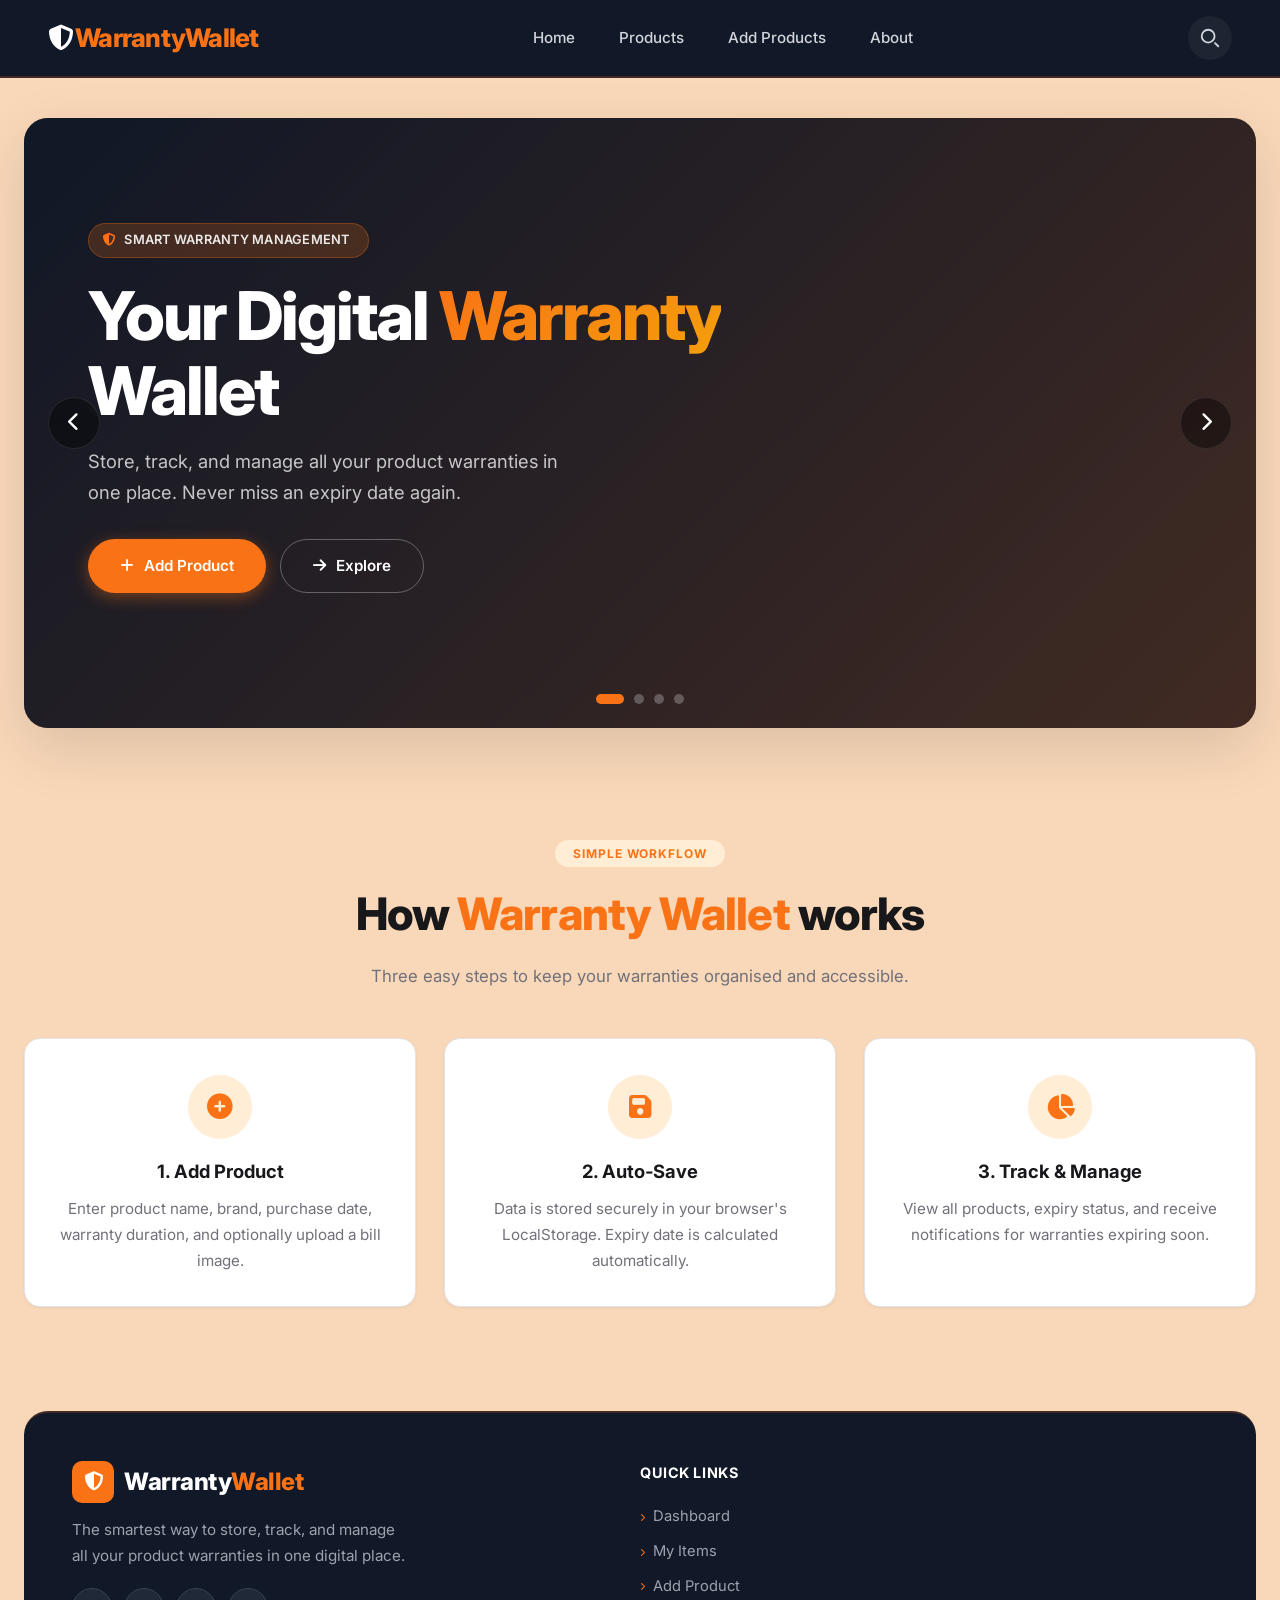
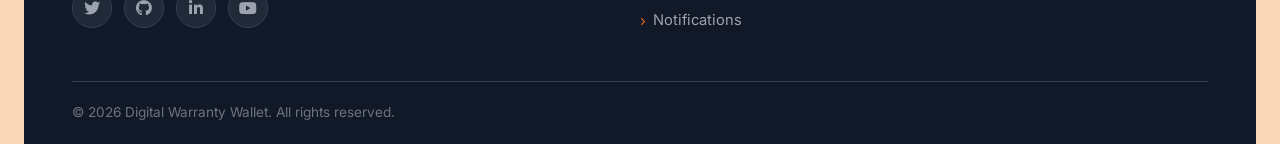
==== index.html @ 1e2ec0bd "Day1: Created Homepage UI and Finalized Workflow" ====
<!DOCTYPE html>
<html lang="en">
<head>
    <meta charset="UTF-8" />
    <meta name="viewport" content="width=device-width, initial-scale=1.0" />
    <title>WarrantyWallet — Digital Warranty Manager</title>

    <!-- ===== Google Fonts ===== -->
    <link rel="preconnect" href="https://fonts.googleapis.com" />
    <link rel="preconnect" href="https://fonts.gstatic.com" crossorigin />
    <link href="https://fonts.googleapis.com/css2?family=Inter:opsz,wght@14..32,400;14..32,500;14..32,600;14..32,700;14..32,800&display=swap" rel="stylesheet" />

    <!-- ===== Font Awesome Icons ===== -->
    <link rel="stylesheet" href="https://cdnjs.cloudflare.com/ajax/libs/font-awesome/6.5.0/css/all.min.css" />

    <link rel="stylesheet" href="styles.css" />
</head>
<body>

  
<header>
  
    <div class="logo-text">
        <div class="logo-icon"><i class="fas fa-shield-alt"></i></div>
        <span>Warranty<span>Wallet</span></span>
    </div>
    <ul class="menu">
        <li><a href="index.html">Home</a></li>
        <li><a href="products.html">Products</a></li>
        <li><a href="add.html">Add Products</a></li>
        <li><a href="about.html">About</a></li>
    </ul>
    <div class="search">
        <svg aria-hidden="true" xmlns="http://www.w3.org/2000/svg" width="24" height="24" fill="none" viewBox="0 0 24 24">
            <path stroke="currentColor" stroke-linecap="round" stroke-width="2" d="m21 21-3.5-3.5M17 10a7 7 0 1 1-14 0 7 7 0 0 1 14 0Z" />
        </svg>
    </div>
</header>


    <main class="main-content">

        <!-- ===== HERO / SLIDER ===== -->
        <section class="hero-section">

            <!-- Slides -->
            <div class="hero-slides">
                <div class="hero-slide hero-slide-1 active"></div>
                <div class="hero-slide hero-slide-2"></div>
                <div class="hero-slide hero-slide-3"></div>
                <div class="hero-slide hero-slide-4"></div>
            </div>

            <!-- Content overlay -->
            <div class="hero-content">
                <div class="hero-content-inner">
                    <span class="tag">
                        <i class="fas fa-shield-alt"></i> Smart Warranty Management
                    </span>
                    <h1>Your Digital <span>Warranty</span> Wallet</h1>
                    <p>Store, track, and manage all your product warranties in one place. Never miss an expiry date again.</p>
                    <div class="hero-buttons">
                        <a href="#" class="btn btn-primary"><i class="fas fa-plus"></i> Add Product</a>
                        <a href="#" class="btn btn-outline"><i class="fas fa-arrow-right"></i> Explore</a>
                    </div>
                </div>
            </div>

            <!-- Slider controls -->
            <div class="slider-arrows">
                <button id="prevSlide" aria-label="Previous slide"><i class="fas fa-chevron-left"></i></button>
                <button id="nextSlide" aria-label="Next slide"><i class="fas fa-chevron-right"></i></button>
            </div>
            <div class="slider-dots">
                <button class="dot active" data-index="0" aria-label="Slide 1"></button>
                <button class="dot" data-index="1" aria-label="Slide 2"></button>
                <button class="dot" data-index="2" aria-label="Slide 3"></button>
                <button class="dot" data-index="3" aria-label="Slide 4"></button>
            </div>
        </section>

        <!-- ===== HOW IT WORKS ===== -->
        <section class="section how-it-works">
            <div class="section-header">
                <span class="subtitle">Simple workflow</span>
                <h2>How <span>Warranty Wallet</span> works</h2>
                <p>Three easy steps to keep your warranties organised and accessible.</p>
            </div>
            <div class="steps-grid">
                <!-- Step 1 -->
                <div class="step-card">
                    <div class="step-icon"><i class="fas fa-plus-circle"></i></div>
                    <h3>1. Add Product</h3>
                    <p>Enter product name, brand, purchase date, warranty duration, and optionally upload a bill image.</p>
                </div>
                <!-- Step 2 -->
                <div class="step-card">
                    <div class="step-icon"><i class="fas fa-save"></i></div>
                    <h3>2. Auto‑Save</h3>
                    <p>Data is stored securely in your browser's LocalStorage. Expiry date is calculated automatically.</p>
                </div>
                <!-- Step 3 -->
                <div class="step-card">
                    <div class="step-icon"><i class="fas fa-chart-pie"></i></div>
                    <h3>3. Track &amp; Manage</h3>
                    <p>View all products, expiry status, and receive notifications for warranties expiring soon.</p>
                </div>
            </div>
        </section>

        <!-- ===== FOOTER ===== -->
        <footer class="main-footer">
            <div class="footer-container">

                <!-- Brand column -->
                <div class="footer-col brand-col">
                    <div class="footer-logo">
                        <div class="logo-icon"><i class="fas fa-shield-alt"></i></div>
                        <span>Warranty<span>Wallet</span></span>
                    </div>
                    <p class="footer-desc">The smartest way to store, track, and manage all your product warranties in one digital place.</p>
                    <div class="footer-social">
                        <a href="#" aria-label="Twitter"><i class="fab fa-twitter"></i></a>
                        <a href="https://github.com/kanishka-wani" aria-label="GitHub"><i class="fab fa-github"></i></a>
                        <a href="https://www.linkedin.com/in/kanishka-wani-2520a5288?utm_source=share&utm_campaign=share_via&utm_content=profile&utm_medium=android_app" aria-label="LinkedIn"><i class="fab fa-linkedin-in"></i></a>
                        <a href="#" aria-label="YouTube"><i class="fab fa-youtube"></i></a>
                    </div>
                </div>

                <!-- Quick links -->
                <div class="footer-col">
                    <h4>Quick Links</h4>
                    <ul class="footer-links">
                        <li><a href="#"><i class="fas fa-chevron-right"></i> Dashboard</a></li>
                        <li><a href="#"><i class="fas fa-chevron-right"></i> My Items</a></li>
                        <li><a href="#"><i class="fas fa-chevron-right"></i> Add Product</a></li>
                        <li><a href="#"><i class="fas fa-chevron-right"></i> Notifications</a></li>
                    </ul>
                </div>
            </div>

            <!-- Bottom bar -->
            <div class="footer-bottom">
                <div class="footer-bottom-container">
                    <p>&copy; 2026 Digital Warranty Wallet. All rights reserved.</p>
                </div>
            </div>
        </footer>

    </main>

  

</body>
</html>
---- styles.css ----
/* ----- 1. RESET & BASE ----- */
*,
*::before,
*::after {
    margin: 0;
    padding: 0;
    box-sizing: border-box;
}

:root {
    /* Primary: Vibrant Orange */
    --primary: #f97316;
    --primary-dark: #ea580c;
    --primary-light: #ffedd5;

    /* Secondary: Teal for balance */
    --secondary: #14b8a6;
    --secondary-light: #ccfbf1;

    /* Accent: Amber */
    --accent: #f59e0b;

    /* Neutrals */
    --text-dark: #18181b;
    --text-muted: #71717a;
    --text-light: #a1a1aa;
    --bg-white: #ffffff;
    --bg-gray: #f4f4f5;
    --bg-card: #ffffff;
    --border-light: #e4e4e7;
    --dark-bg: #111827;

    /* Shadows */
    --shadow-sm: 0 1px 3px rgba(0, 0, 0, 0.06);
    --shadow-md: 0 10px 40px rgba(0, 0, 0, 0.08);
    --shadow-lg: 0 20px 60px rgba(0, 0, 0, 0.12);
    --shadow-xl: 0 30px 80px rgba(0, 0, 0, 0.15);

    /* Borders & Radius */
    --radius: 16px;
    --radius-sm: 10px;
    --radius-full: 9999px;

    /* Transitions */
    --transition: 0.3s cubic-bezier(0.4, 0, 0.2, 1);

    /* Font */
    --font: 'Inter', -apple-system, BlinkMacSystemFont, 'Segoe UI', Roboto, sans-serif;
}

html {
    scroll-behavior: smooth;
}

body {
    font-family: var(--font);
    background: rgb(249, 216, 185);
    color: var(--text-dark);
    line-height: 1.6;
    -webkit-font-smoothing: antialiased;
    -moz-osx-font-smoothing: grayscale;
}

a {
    text-decoration: none;
    color: inherit;
}

ul {
    list-style: none;
}

img {
    max-width: 100%;
    display: block;
}

.main-content {
    max-width: 1280px;
    margin: 0 auto;
    padding: 0 24px;
}


/* ----- 2. HEADER ----- */
header {
    display: flex;
    align-items: center;
    justify-content: space-between;
    padding: 16px 48px;
    background: var(--dark-bg);
    border-bottom: 2px solid rgba(249, 115, 22, 0.2);
    margin-bottom: 40px;
    flex-wrap: wrap;
    gap: 12px 24px;
}

.logo-text {
    font-size: 1.6rem;
    font-weight: 800;
    letter-spacing: -0.03em;
    color: #ffffff;
    display: flex;
    align-items: center;
    gap: 2px;
}
.logo-text span {
    color: var(--primary);
}

.menu {
    display: flex;
    align-items: center;
    gap: 8px;
    flex-wrap: wrap;
}
.menu li a {
    padding: 8px 18px;
    font-weight: 500;
    font-size: 0.95rem;
    color: #d1d5db;
    border-radius: var(--radius-full);
    transition: var(--transition);
}
.menu li a:hover {
    color: var(--primary);
    background: rgba(249, 115, 22, 0.15);
}
.menu li a:active {
    transform: scale(0.96);
}

.search {
    display: flex;
    align-items: center;
    justify-content: center;
    width: 44px;
    height: 44px;
    border-radius: var(--radius-full);
    background: rgba(255, 255, 255, 0.05);
    color: #d1d5db;
    cursor: pointer;
    transition: var(--transition);
}
.search:hover {
    background: rgba(249, 115, 22, 0.15);
    color: var(--primary);
}
.search svg {
    width: 22px;
    height: 22px;
}


/* ----- 3. HERO / SLIDER  ----- */
.hero-section {
    position: relative;
    border-radius: 24px;
    overflow: hidden;
    margin-bottom: 64px;
    background: var(--dark-bg);
    min-height: 610px;
   
    box-shadow: var(--shadow-lg);
}

.hero-slides {
    position: absolute;
    inset: 0;
    z-index: 0;
}

.hero-slide {
    position: absolute;
    inset: 0;
    background-size: cover;
    background-position: center;
    opacity: 0;
    transition: opacity 1s ease-in-out;
    will-change: opacity;
    background-repeat: no-repeat;
}
.hero-slide.active {
    opacity: 0.7;
}
.hero-slide-1 {
    background:
        linear-gradient(135deg, rgba(17, 24, 39, 0.90) 0%, rgba(249, 115, 22, 0.30) 100%),
        url('https://images.unsplash.com/photo-1669060475309-33f02dc5404a?q=80&w=1332&auto=format&fit=crop&ixlib=rb-4.1.0&ixid=M3wxMjA3fDB8MHxwaG90by1wYWdlfHx8fGVufDB8fHx8fA%3D%3D') ;
}
.hero-slide-2 {
    background:
        linear-gradient(135deg, rgba(17, 24, 39, 0.90) 0%, rgba(20, 184, 166, 0.30) 100%),
        url('https://images.unsplash.com/photo-1556742111-a301076d9d18?q=80&w=1170&auto=format&fit=crop&ixlib=rb-4.1.0&ixid=M3wxMjA3fDB8MHxwaG90by1wYWdlfHx8fGVufDB8fHx8fA%3D%3D');
}
.hero-slide-3 {
    background:
        linear-gradient(135deg, rgba(17, 24, 39, 0.90) 0%, rgba(249, 115, 22, 0.40) 100%),
        url('https://images.unsplash.com/photo-1483478550801-ceba5fe50e8e?q=80&w=1170&auto=format&fit=crop&ixlib=rb-4.1.0&ixid=M3wxMjA3fDB8MHxwaG90by1wYWdlfHx8fGVufDB8fHx8fA%3D%3D');
}
.hero-slide-4 {
    background:
        linear-gradient(135deg, rgba(17, 24, 39, 0.90) 0%, rgba(20, 184, 166, 0.25) 100%),
        url('https://plus.unsplash.com/premium_photo-1661774914180-08cc5695c539?q=80&w=1170&auto=format&fit=crop&ixlib=rb-4.1.0&ixid=M3wxMjA3fDB8MHxwaG90by1wYWdlfHx8fGVufDB8fHx8fA%3D%3D');
}

.hero-content {
    position: relative;
    z-index: 2;
    display: flex;
    align-items: center;
    min-height: 580px;
    padding: 48px 64px;
}

.hero-content-inner {
    max-width: 640px;
    color: #fff;
}

.hero-content-inner .tag {
    display: inline-flex;
    align-items: center;
    gap: 8px;
    background: rgba(249, 115, 22, 0.20);
    backdrop-filter: blur(4px);
    padding: 6px 18px 6px 14px;
    border-radius: var(--radius-full);
    font-size: 0.8rem;
    font-weight: 600;
    letter-spacing: 0.02em;
    text-transform: uppercase;
    color: rgba(255, 255, 255, 0.9);
    border: 1px solid rgba(249, 115, 22, 0.30);
    margin-bottom: 20px;
}
.hero-content-inner .tag i {
    color: var(--primary);
}

.hero-content-inner h1 {
    font-size: clamp(2.6rem, 5.5vw, 4.2rem);
    font-weight: 800;
    letter-spacing: -0.03em;
    line-height: 1.12;
    margin-bottom: 18px;
}
.hero-content-inner h1 span {
    background: linear-gradient(135deg, var(--primary), var(--accent));
    -webkit-background-clip: text;
    -webkit-text-fill-color: transparent;
    background-clip: text;
}

.hero-content-inner p {
    font-size: 1.15rem;
    color: rgba(255, 255, 255, 0.75);
    max-width: 480px;
    margin-bottom: 30px;
    line-height: 1.7;
}

.hero-buttons {
    display: flex;
    flex-wrap: wrap;
    gap: 14px;
}

.btn {
    display: inline-flex;
    align-items: center;
    gap: 10px;
    padding: 14px 32px;
    border-radius: var(--radius-full);
    font-weight: 600;
    font-size: 0.95rem;
    transition: var(--transition);
    border: none;
    cursor: pointer;
}
.btn-primary {
    background: var(--primary);
    color: #fff;
    box-shadow: 0 4px 16px rgba(249, 115, 22, 0.40);
}
.btn-primary:hover {
    background: var(--primary-dark);
    transform: translateY(-2px);
    box-shadow: 0 8px 28px rgba(249, 115, 22, 0.50);
}
.btn-outline {
    background: transparent;
    color: #fff;
    border: 1.5px solid rgba(255, 255, 255, 0.30);
}
.btn-outline:hover {
    background: rgba(255, 255, 255, 0.08);
    border-color: rgba(255, 255, 255, 0.50);
    transform: translateY(-2px);
}

/* Slider Arrows - Modern Glass Effect */
.slider-arrows {
    position: absolute;
    z-index: 5;
    top: 50%;
    left: 0;
    right: 0;
    transform: translateY(-50%);
    display: flex;
    justify-content: space-between;
    padding: 0 24px;
    pointer-events: none;
}
.slider-arrows button {
    pointer-events: auto;
    width: 52px;
    height: 52px;
    border-radius: var(--radius-full);
    border: none;
    background: rgba(0, 0, 0, 0.40);
    backdrop-filter: blur(8px);
    color: #fff;
    font-size: 1.2rem;
    cursor: pointer;
    transition: var(--transition);
    display: flex;
    align-items: center;
    justify-content: center;
    border: 1px solid rgba(255, 255, 255, 0.10);
}
.slider-arrows button:hover {
    background: var(--primary);
    transform: scale(1.05);
}

/* Slider Dots */
.slider-dots {
    position: absolute;
    z-index: 5;
    bottom: 24px;
    left: 50%;
    transform: translateX(-50%);
    display: flex;
    gap: 10px;
}
.slider-dots .dot {
    width: 10px;
    height: 10px;
    border-radius: var(--radius-full);
    border: none;
    background: rgba(255, 255, 255, 0.25);
    cursor: pointer;
    transition: var(--transition);
    padding: 0;
}
.slider-dots .dot.active {
    background: var(--primary);
    width: 28px;
}
.slider-dots .dot:hover {
    background: rgba(255, 255, 255, 0.50);
}


/* ----- 4. HOW IT WORKS ----- */
.section {
    padding: 48px 0 64px;
}

.section-header {
    text-align: center;
    max-width: 640px;
    margin: 0 auto 48px;
}
.section-header .subtitle {
    display: inline-block;
    font-size: 0.75rem;
    font-weight: 700;
    text-transform: uppercase;
    letter-spacing: 0.08em;
    color: var(--primary);
    background: var(--primary-light);
    padding: 4px 18px;
    border-radius: var(--radius-full);
    margin-bottom: 12px;
}
.section-header h2 {
    font-size: clamp(2rem, 3.6vw, 2.8rem);
    font-weight: 800;
    letter-spacing: -0.02em;
    margin-bottom: 12px;
}
.section-header h2 span {
    color: var(--primary);
}
.section-header p {
    color: var(--text-muted);
    font-size: 1.05rem;
}

.steps-grid {
    display: grid;
    grid-template-columns: repeat(auto-fit, minmax(240px, 1fr));
    gap: 28px;
}

.step-card {
    background: var(--bg-card);
    padding: 36px 28px 32px;
    border-radius: var(--radius);
    border: 1px solid var(--border-light);
    box-shadow: var(--shadow-sm);
    transition: var(--transition);
    text-align: center;
}
.step-card:hover {
    transform: translateY(-6px);
    box-shadow: var(--shadow-md);
    border-color: var(--primary-light);
}

.step-icon {
    width: 64px;
    height: 64px;
    border-radius: var(--radius-full);
    background: var(--primary-light);
    color: var(--primary);
    font-size: 1.6rem;
    display: flex;
    align-items: center;
    justify-content: center;
    margin: 0 auto 18px;
    transition: var(--transition);
}
.step-card:hover .step-icon {
    background: var(--primary);
    color: #fff;
    transform: scale(1.05) rotate(-2deg);
}

.step-card h3 {
    font-size: 1.15rem;
    font-weight: 700;
    margin-bottom: 10px;
}
.step-card p {
    color: var(--text-muted);
    font-size: 0.95rem;
    line-height: 1.7;
}


/* ----- 5. FOOTER  ----- */
.main-footer {
    margin-top: 40px;
    background: var(--dark-bg);
    border-top: 2px solid rgba(249, 115, 22, 0.2);
    border-radius: 24px 24px 0 0;
    padding: 48px 48px 0;
    color: #d1d5db;
}

.footer-container {
    display: grid;
    grid-template-columns: 2fr 1fr 1fr;
    gap: 48px;
    padding: 0 0 40px;
    border-bottom: 1px solid #374151;
}

/* Brand Column */
.brand-col .footer-logo {
    display: flex;
    align-items: center;
    gap: 10px;
    margin-bottom: 14px;
}
.footer-logo .logo-icon {
    width: 42px;
    height: 42px;
    border-radius: var(--radius-sm);
    background: var(--primary);
    color: #fff;
    display: flex;
    align-items: center;
    justify-content: center;
    font-size: 1.2rem;
}
.footer-logo span {
    font-size: 1.5rem;
    font-weight: 800;
    letter-spacing: -0.02em;
    color: #fff;
}
.footer-logo span span {
    color: var(--primary);
}

.footer-desc {
    color: #9ca3af;
    font-size: 0.95rem;
    line-height: 1.7;
    max-width: 340px;
    margin-bottom: 20px;
}

.footer-social {
    display: flex;
    gap: 12px;
}
.footer-social a {
    width: 40px;
    height: 40px;
    border-radius: var(--radius-full);
    background: #1f2937;
    border: 1px solid #374151;
    color: #9ca3af;
    display: flex;
    align-items: center;
    justify-content: center;
    transition: var(--transition);
    font-size: 1rem;
}
.footer-social a:hover {
    background: var(--primary);
    color: #fff;
    border-color: var(--primary);
    transform: translateY(-3px);
    box-shadow: 0 6px 20px rgba(249, 115, 22, 0.30);
}

.footer-col h4 {
    font-size: 0.9rem;
    font-weight: 700;
    text-transform: uppercase;
    letter-spacing: 0.04em;
    color: #fff;
    margin-bottom: 18px;
}

.footer-links li {
    margin-bottom: 8px;
}
.footer-links a {
    color: #9ca3af;
    font-size: 0.92rem;
    display: inline-flex;
    align-items: center;
    gap: 8px;
    transition: var(--transition);
}
.footer-links a i {
    font-size: 0.5rem;
    color: var(--primary);
    transition: var(--transition);
}
.footer-links a:hover {
    color: var(--primary);
}
.footer-links a:hover i {
    transform: translateX(4px);
}

/* Newsletter Input (Added to fill the 3rd column nicely) */
.newsletter-form {
    display: flex;
    flex-direction: column;
    gap: 12px;
    margin-top: 4px;
}
.newsletter-form input {
    padding: 12px 16px;
    border-radius: var(--radius-full);
    border: 1px solid #374151;
    background: #1f2937;
    color: #fff;
    font-size: 0.9rem;
    transition: var(--transition);
}
.newsletter-form input:focus {
    outline: none;
    border-color: var(--primary);
    box-shadow: 0 0 0 3px rgba(249, 115, 22, 0.2);
}
.newsletter-form input::placeholder {
    color: #6b7280;
}
.newsletter-form .btn-subscribe {
    padding: 12px 24px;
    border-radius: var(--radius-full);
    border: none;
    background: var(--primary);
    color: #fff;
    font-weight: 600;
    cursor: pointer;
    transition: var(--transition);
}
.newsletter-form .btn-subscribe:hover {
    background: var(--primary-dark);
    transform: translateY(-2px);
    box-shadow: 0 4px 16px rgba(249, 115, 22, 0.40);
}

/* Footer Bottom */
.footer-bottom {
    padding: 20px 0;
}
.footer-bottom-container {
    display: flex;
    justify-content: space-between;
    align-items: center;
    flex-wrap: wrap;
    gap: 12px;
    font-size: 0.85rem;
    color: #6b7280;
}


/* ----- 6. RESPONSIVE ADJUSTMENTS ----- */
@media (max-width: 1024px) {
    .footer-container {
        grid-template-columns: 1fr 1fr;
        gap: 32px;
    }
    .footer-col:last-child {
        grid-column: span 2;
    }
}

@media (max-width: 820px) {
    header {
        padding: 16px 24px;
    }

    .hero-content {
        padding: 36px 32px;
        min-height: 460px;
    }
    .hero-section {
        min-height: 460px;
    }
    .hero-content-inner h1 {
        font-size: 2.4rem;
    }
    .hero-content-inner p {
        font-size: 1rem;
    }
    .slider-arrows {
        display: none;
    }
}

@media (max-width: 640px) {
    .main-content {
        padding: 0 16px;
    }

    header {
        flex-direction: column;
        align-items: stretch;
        gap: 12px;
        padding: 16px;
    }
    .logo-text {
        justify-content: center;
    }
    .menu {
        justify-content: center;
    }
    .menu li a {
        padding: 6px 14px;
        font-size: 0.85rem;
    }
    .search {
        align-self: center;
    }

    .hero-content {
        padding: 28px 20px;
        min-height: 400px;
    }
    .hero-section {
        min-height: 400px;
        border-radius: 16px;
    }
    .hero-content-inner h1 {
        font-size: 1.9rem;
    }
    .hero-content-inner p {
        font-size: 0.95rem;
    }
    .hero-buttons .btn {
        padding: 12px 22px;
        font-size: 0.85rem;
    }
    .slider-dots {
        bottom: 16px;
    }

    .section {
        padding: 32px 0 40px;
    }
    .section-header h2 {
        font-size: 1.8rem;
    }

    .steps-grid {
        grid-template-columns: 1fr;
        gap: 20px;
    }

    .main-footer {
        padding: 32px 20px 0;
        border-radius: 16px 16px 0 0;
    }
    .footer-container {
        grid-template-columns: 1fr;
        gap: 28px;
        padding-bottom: 28px;
    }
    .footer-col:last-child {
        grid-column: span 1;
    }
    .footer-bottom-container {
        flex-direction: column;
        text-align: center;
    }
    .footer-desc {
        max-width: 100%;
    }
}

@media (max-width: 420px) {
    .hero-content-inner h1 {
        font-size: 1.6rem;
    }
    .hero-content-inner .tag {
        font-size: 0.65rem;
        padding: 4px 14px;
    }
    .hero-buttons {
        flex-direction: column;
        width: 100%;
    }
    .hero-buttons .btn {
        justify-content: center;
    }
    .slider-dots .dot {
        width: 8px;
        height: 8px;
    }
    .slider-dots .dot.active {
        width: 22px;
    }
}
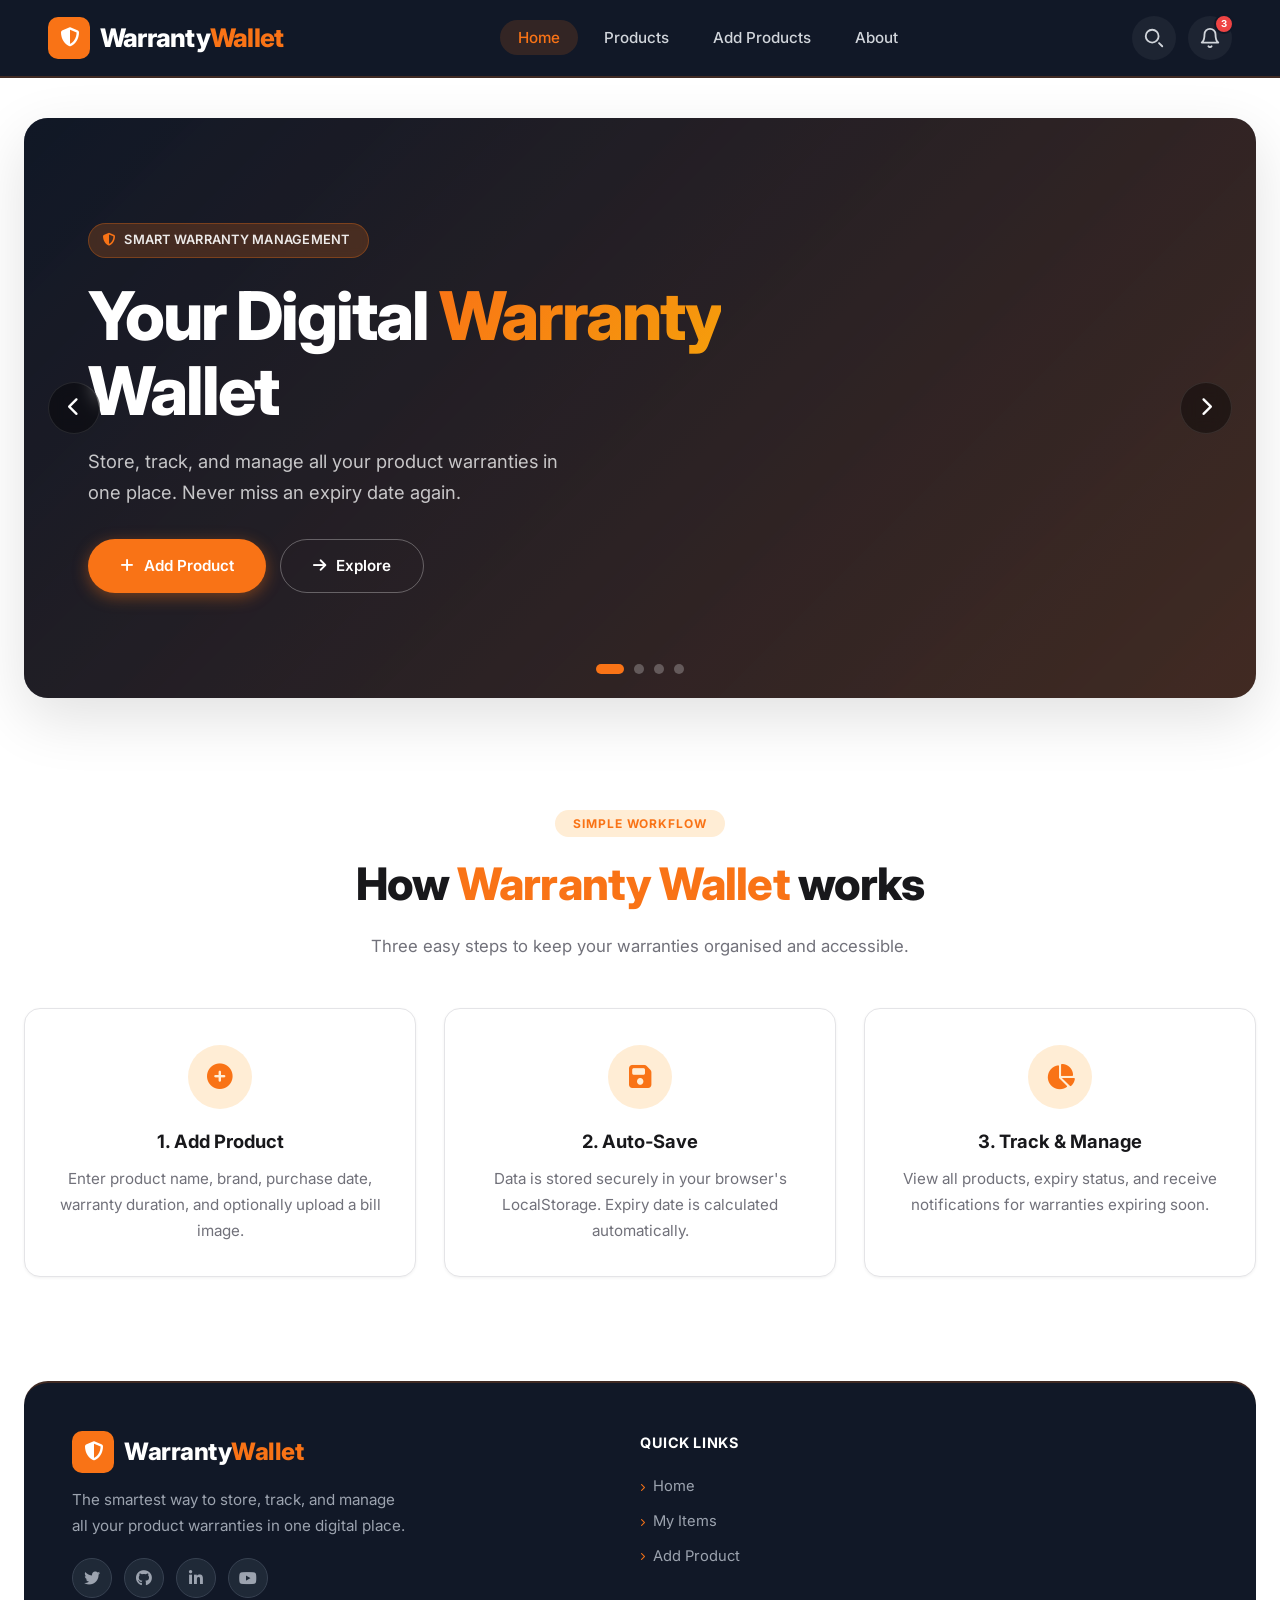
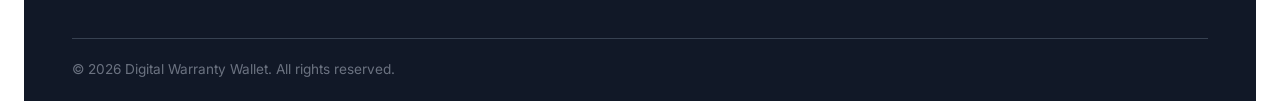
==== commit dfae1261: "Day-2: Created Add Product Form" ====
--- a/index.html
+++ b/index.html
@@ -5,151 +5,162 @@
     <meta name="viewport" content="width=device-width, initial-scale=1.0" />
     <title>WarrantyWallet — Digital Warranty Manager</title>
 
-    <!-- ===== Google Fonts ===== -->
     <link rel="preconnect" href="https://fonts.googleapis.com" />
     <link rel="preconnect" href="https://fonts.gstatic.com" crossorigin />
     <link href="https://fonts.googleapis.com/css2?family=Inter:opsz,wght@14..32,400;14..32,500;14..32,600;14..32,700;14..32,800&display=swap" rel="stylesheet" />
 
-    <!-- ===== Font Awesome Icons ===== -->
     <link rel="stylesheet" href="https://cdnjs.cloudflare.com/ajax/libs/font-awesome/6.5.0/css/all.min.css" />
 
     <link rel="stylesheet" href="styles.css" />
 </head>
 <body>
 
-  
 <header>
-  
     <div class="logo-text">
         <div class="logo-icon"><i class="fas fa-shield-alt"></i></div>
         <span>Warranty<span>Wallet</span></span>
     </div>
     <ul class="menu">
-        <li><a href="index.html">Home</a></li>
+        <li><a href="index.html" class="active">Home</a></li>
         <li><a href="products.html">Products</a></li>
-        <li><a href="add.html">Add Products</a></li>
+        <li><a href="add_product.html">Add Products</a></li>
         <li><a href="about.html">About</a></li>
     </ul>
-    <div class="search">
-        <svg aria-hidden="true" xmlns="http://www.w3.org/2000/svg" width="24" height="24" fill="none" viewBox="0 0 24 24">
-            <path stroke="currentColor" stroke-linecap="round" stroke-width="2" d="m21 21-3.5-3.5M17 10a7 7 0 1 1-14 0 7 7 0 0 1 14 0Z" />
-        </svg>
+    <div class="header-actions">
+        <div class="search" id="searchToggle">
+            <svg aria-hidden="true" xmlns="http://www.w3.org/2000/svg" width="24" height="24" fill="none" viewBox="0 0 24 24">
+                <path stroke="currentColor" stroke-linecap="round" stroke-width="2" d="m21 21-3.5-3.5M17 10a7 7 0 1 1-14 0 7 7 0 0 1 14 0Z" />
+            </svg>
+        </div>
+        <div class="search-overlay" id="searchOverlay">
+            <input type="text" placeholder="Search for products..." />
+        </div>
+        <div class="notification-wrapper" id="notificationToggle">
+            <svg xmlns="http://www.w3.org/2000/svg" width="24" height="24" viewBox="0 0 24 24" fill="none" stroke="currentColor" stroke-width="2" stroke-linecap="round" stroke-linejoin="round">
+                <path d="M18 8A6 6 0 0 0 6 8c0 7-3 9-3 9h18s-3-2-3-9" />
+                <path d="M13.73 21a2 2 0 0 1-3.46 0" />
+            </svg>
+            <span class="notification-badge" id="notifBadge">3</span>
+        </div>
+        <div class="notification-dropdown" id="notifDropdown">
+            <div class="notif-item" data-id="1">
+                <div class="notif-icon"><i class="fas fa-check-circle"></i></div>
+                <div class="notif-text">Your warranty for <strong>Smartphone X</strong> expires in 5 days.</div>
+                <div class="notif-time">2 min ago</div>
+            </div>
+            <div class="notif-item" data-id="2">
+                <div class="notif-icon"><i class="fas fa-exclamation-triangle"></i></div>
+                <div class="notif-text"><strong>Laptop Pro</strong> warranty is about to expire!</div>
+                <div class="notif-time">1 hour ago</div>
+            </div>
+            <div class="notif-item" data-id="3">
+                <div class="notif-icon"><i class="fas fa-clock"></i></div>
+                <div class="notif-text">Reminder: You have 3 products with expiring warranties.</div>
+                <div class="notif-time">Yesterday</div>
+            </div>
+        </div>
     </div>
 </header>
 
+<main class="main-content">
 
-    <main class="main-content">
+    <!-- ===== HERO / SLIDER ===== -->
+    <section class="hero-section">
+        <div class="hero-slides">
+            <div class="hero-slide hero-slide-1 active"></div>
+            <div class="hero-slide hero-slide-2"></div>
+            <div class="hero-slide hero-slide-3"></div>
+            <div class="hero-slide hero-slide-4"></div>
+        </div>
 
-        <!-- ===== HERO / SLIDER ===== -->
-        <section class="hero-section">
-
-            <!-- Slides -->
-            <div class="hero-slides">
-                <div class="hero-slide hero-slide-1 active"></div>
-                <div class="hero-slide hero-slide-2"></div>
-                <div class="hero-slide hero-slide-3"></div>
-                <div class="hero-slide hero-slide-4"></div>
-            </div>
-
-            <!-- Content overlay -->
-            <div class="hero-content">
-                <div class="hero-content-inner">
-                    <span class="tag">
-                        <i class="fas fa-shield-alt"></i> Smart Warranty Management
-                    </span>
-                    <h1>Your Digital <span>Warranty</span> Wallet</h1>
-                    <p>Store, track, and manage all your product warranties in one place. Never miss an expiry date again.</p>
-                    <div class="hero-buttons">
-                        <a href="#" class="btn btn-primary"><i class="fas fa-plus"></i> Add Product</a>
-                        <a href="#" class="btn btn-outline"><i class="fas fa-arrow-right"></i> Explore</a>
-                    </div>
+        <div class="hero-content">
+            <div class="hero-content-inner">
+                <span class="tag">
+                    <i class="fas fa-shield-alt"></i> Smart Warranty Management
+                </span>
+                <h1>Your Digital <span>Warranty</span> Wallet</h1>
+                <p>Store, track, and manage all your product warranties in one place. Never miss an expiry date again.</p>
+                <div class="hero-buttons">
+                    <a href="add_product.html" class="btn btn-primary"><i class="fas fa-plus"></i> Add Product</a>
+                    <a href="products.html" class="btn btn-outline"><i class="fas fa-arrow-right"></i> Explore</a>
                 </div>
             </div>
+        </div>
 
-            <!-- Slider controls -->
-            <div class="slider-arrows">
-                <button id="prevSlide" aria-label="Previous slide"><i class="fas fa-chevron-left"></i></button>
-                <button id="nextSlide" aria-label="Next slide"><i class="fas fa-chevron-right"></i></button>
+        <div class="slider-arrows">
+            <button id="prevSlide" aria-label="Previous slide"><i class="fas fa-chevron-left"></i></button>
+            <button id="nextSlide" aria-label="Next slide"><i class="fas fa-chevron-right"></i></button>
+        </div>
+        <div class="slider-dots">
+            <button class="dot active" data-index="0" aria-label="Slide 1"></button>
+            <button class="dot" data-index="1" aria-label="Slide 2"></button>
+            <button class="dot" data-index="2" aria-label="Slide 3"></button>
+            <button class="dot" data-index="3" aria-label="Slide 4"></button>
+        </div>
+    </section>
+
+    <!-- ===== HOW IT WORKS ===== -->
+    <section class="section how-it-works">
+        <div class="section-header">
+            <span class="subtitle">Simple workflow</span>
+            <h2>How <span>Warranty Wallet</span> works</h2>
+            <p>Three easy steps to keep your warranties organised and accessible.</p>
+        </div>
+        <div class="steps-grid">
+            <div class="step-card">
+                <div class="step-icon"><i class="fas fa-plus-circle"></i></div>
+                <h3>1. Add Product</h3>
+                <p>Enter product name, brand, purchase date, warranty duration, and optionally upload a bill image.</p>
             </div>
-            <div class="slider-dots">
-                <button class="dot active" data-index="0" aria-label="Slide 1"></button>
-                <button class="dot" data-index="1" aria-label="Slide 2"></button>
-                <button class="dot" data-index="2" aria-label="Slide 3"></button>
-                <button class="dot" data-index="3" aria-label="Slide 4"></button>
+            <div class="step-card">
+                <div class="step-icon"><i class="fas fa-save"></i></div>
+                <h3>2. Auto‑Save</h3>
+                <p>Data is stored securely in your browser's LocalStorage. Expiry date is calculated automatically.</p>
             </div>
-        </section>
+            <div class="step-card">
+                <div class="step-icon"><i class="fas fa-chart-pie"></i></div>
+                <h3>3. Track &amp; Manage</h3>
+                <p>View all products, expiry status, and receive notifications for warranties expiring soon.</p>
+            </div>
+        </div>
+    </section>
 
-        <!-- ===== HOW IT WORKS ===== -->
-        <section class="section how-it-works">
-            <div class="section-header">
-                <span class="subtitle">Simple workflow</span>
-                <h2>How <span>Warranty Wallet</span> works</h2>
-                <p>Three easy steps to keep your warranties organised and accessible.</p>
-            </div>
-            <div class="steps-grid">
-                <!-- Step 1 -->
-                <div class="step-card">
-                    <div class="step-icon"><i class="fas fa-plus-circle"></i></div>
-                    <h3>1. Add Product</h3>
-                    <p>Enter product name, brand, purchase date, warranty duration, and optionally upload a bill image.</p>
+    <!-- ===== FOOTER ===== -->
+    <footer class="main-footer">
+        <div class="footer-container">
+            <div class="footer-col brand-col">
+                <div class="footer-logo">
+                    <div class="logo-icon"><i class="fas fa-shield-alt"></i></div>
+                    <span>Warranty<span>Wallet</span></span>
                 </div>
-                <!-- Step 2 -->
-                <div class="step-card">
-                    <div class="step-icon"><i class="fas fa-save"></i></div>
-                    <h3>2. Auto‑Save</h3>
-                    <p>Data is stored securely in your browser's LocalStorage. Expiry date is calculated automatically.</p>
-                </div>
-                <!-- Step 3 -->
-                <div class="step-card">
-                    <div class="step-icon"><i class="fas fa-chart-pie"></i></div>
-                    <h3>3. Track &amp; Manage</h3>
-                    <p>View all products, expiry status, and receive notifications for warranties expiring soon.</p>
+                <p class="footer-desc">The smartest way to store, track, and manage all your product warranties in one digital place.</p>
+                <div class="footer-social">
+                    <a href="#" aria-label="Twitter"><i class="fab fa-twitter"></i></a>
+                    <a href="https://github.com/kanishka-wani" aria-label="GitHub"><i class="fab fa-github"></i></a>
+                    <a href="https://www.linkedin.com/in/kanishka-wani-2520a5288" aria-label="LinkedIn"><i class="fab fa-linkedin-in"></i></a>
+                    <a href="#" aria-label="YouTube"><i class="fab fa-youtube"></i></a>
                 </div>
             </div>
-        </section>
+            <div class="footer-col">
+                <h4>Quick Links</h4>
+                <ul class="footer-links">
+                    <li><a href="index.html"><i class="fas fa-chevron-right"></i> Home</a></li>
+                    <li><a href="products.html"><i class="fas fa-chevron-right"></i> My Items</a></li>
+                    <li><a href="add_product.html"><i class="fas fa-chevron-right"></i> Add Product</a></li>
+                </ul>
+            </div>
+        </div>
+        <div class="footer-bottom">
+            <div class="footer-bottom-container">
+                <p>&copy; 2026 Digital Warranty Wallet. All rights reserved.</p>
+            </div>
+        </div>
+    </footer>
 
-        <!-- ===== FOOTER ===== -->
-        <footer class="main-footer">
-            <div class="footer-container">
+</main>
 
-                <!-- Brand column -->
-                <div class="footer-col brand-col">
-                    <div class="footer-logo">
-                        <div class="logo-icon"><i class="fas fa-shield-alt"></i></div>
-                        <span>Warranty<span>Wallet</span></span>
-                    </div>
-                    <p class="footer-desc">The smartest way to store, track, and manage all your product warranties in one digital place.</p>
-                    <div class="footer-social">
-                        <a href="#" aria-label="Twitter"><i class="fab fa-twitter"></i></a>
-                        <a href="https://github.com/kanishka-wani" aria-label="GitHub"><i class="fab fa-github"></i></a>
-                        <a href="https://www.linkedin.com/in/kanishka-wani-2520a5288?utm_source=share&utm_campaign=share_via&utm_content=profile&utm_medium=android_app" aria-label="LinkedIn"><i class="fab fa-linkedin-in"></i></a>
-                        <a href="#" aria-label="YouTube"><i class="fab fa-youtube"></i></a>
-                    </div>
-                </div>
-
-                <!-- Quick links -->
-                <div class="footer-col">
-                    <h4>Quick Links</h4>
-                    <ul class="footer-links">
-                        <li><a href="#"><i class="fas fa-chevron-right"></i> Dashboard</a></li>
-                        <li><a href="#"><i class="fas fa-chevron-right"></i> My Items</a></li>
-                        <li><a href="#"><i class="fas fa-chevron-right"></i> Add Product</a></li>
-                        <li><a href="#"><i class="fas fa-chevron-right"></i> Notifications</a></li>
-                    </ul>
-                </div>
-            </div>
-
-            <!-- Bottom bar -->
-            <div class="footer-bottom">
-                <div class="footer-bottom-container">
-                    <p>&copy; 2026 Digital Warranty Wallet. All rights reserved.</p>
-                </div>
-            </div>
-        </footer>
-
-    </main>
-
-  
+<!-- ===== External Script ===== -->
+<script src="script.js"></script>
 
 </body>
 </html>
--- a/styles.css
+++ b/styles.css
@@ -1,4 +1,6 @@
-
+/* ============================================================
+   styles.css — WarrantyWallet | Full Brand Styles
+   ============================================================ */
 
 /* ----- 1. RESET & BASE ----- */
 *,
@@ -10,19 +12,12 @@
 }
 
 :root {
-    /* Primary: Vibrant Orange */
     --primary: #f97316;
     --primary-dark: #ea580c;
     --primary-light: #ffedd5;
-
-    /* Secondary: Teal for balance */
     --secondary: #14b8a6;
     --secondary-light: #ccfbf1;
-
-    /* Accent: Amber */
     --accent: #f59e0b;
-
-    /* Neutrals */
     --text-dark: #18181b;
     --text-muted: #71717a;
     --text-light: #a1a1aa;
@@ -31,22 +26,14 @@
     --bg-card: #ffffff;
     --border-light: #e4e4e7;
     --dark-bg: #111827;
-
-    /* Shadows */
     --shadow-sm: 0 1px 3px rgba(0, 0, 0, 0.06);
     --shadow-md: 0 10px 40px rgba(0, 0, 0, 0.08);
     --shadow-lg: 0 20px 60px rgba(0, 0, 0, 0.12);
     --shadow-xl: 0 30px 80px rgba(0, 0, 0, 0.15);
-
-    /* Borders & Radius */
     --radius: 16px;
     --radius-sm: 10px;
     --radius-full: 9999px;
-
-    /* Transitions */
     --transition: 0.3s cubic-bezier(0.4, 0, 0.2, 1);
-
-    /* Font */
     --font: 'Inter', -apple-system, BlinkMacSystemFont, 'Segoe UI', Roboto, sans-serif;
 }
 
@@ -56,7 +43,7 @@
 
 body {
     font-family: var(--font);
-    background: rgb(249, 216, 185);
+    background: var(--bg-white);
     color: var(--text-dark);
     line-height: 1.6;
     -webkit-font-smoothing: antialiased;
@@ -83,8 +70,7 @@
     padding: 0 24px;
 }
 
-
-/* ----- 2. HEADER ----- */
+/* ----- 2. HEADER (Dark Background with Icons) ----- */
 header {
     display: flex;
     align-items: center;
@@ -95,18 +81,30 @@
     margin-bottom: 40px;
     flex-wrap: wrap;
     gap: 12px 24px;
+    position: relative;
 }
 
 .logo-text {
+    display: flex;
+    align-items: center;
+    gap: 10px;
     font-size: 1.6rem;
     font-weight: 800;
     letter-spacing: -0.03em;
     color: #ffffff;
-    display: flex;
-    align-items: center;
-    gap: 2px;
-}
-.logo-text span {
+}
+.logo-text .logo-icon {
+    width: 42px;
+    height: 42px;
+    border-radius: var(--radius-sm);
+    background: var(--primary);
+    color: #fff;
+    display: flex;
+    align-items: center;
+    justify-content: center;
+    font-size: 1.2rem;
+}
+.logo-text span span {
     color: var(--primary);
 }
 
@@ -124,7 +122,8 @@
     border-radius: var(--radius-full);
     transition: var(--transition);
 }
-.menu li a:hover {
+.menu li a:hover,
+.menu li a.active {
     color: var(--primary);
     background: rgba(249, 115, 22, 0.15);
 }
@@ -132,7 +131,15 @@
     transform: scale(0.96);
 }
 
-.search {
+/* Header Actions (Search + Notification) */
+.header-actions {
+    display: flex;
+    align-items: center;
+    gap: 12px;
+}
+
+.search,
+.notification-wrapper {
     display: flex;
     align-items: center;
     justify-content: center;
@@ -143,26 +150,136 @@
     color: #d1d5db;
     cursor: pointer;
     transition: var(--transition);
-}
-.search:hover {
+    position: relative;
+}
+.search:hover,
+.notification-wrapper:hover {
     background: rgba(249, 115, 22, 0.15);
     color: var(--primary);
 }
-.search svg {
+.search svg,
+.notification-wrapper svg {
     width: 22px;
     height: 22px;
 }
 
-
-/* ----- 3. HERO / SLIDER  ----- */
+.notification-badge {
+    position: absolute;
+    top: -2px;
+    right: -2px;
+    background: #ef4444;
+    color: #fff;
+    font-size: 0.6rem;
+    font-weight: 700;
+    width: 20px;
+    height: 20px;
+    border-radius: 50%;
+    display: flex;
+    align-items: center;
+    justify-content: center;
+    border: 2px solid var(--dark-bg);
+    animation: pulse-badge 2s infinite;
+}
+
+@keyframes pulse-badge {
+    0% { transform: scale(1); }
+    50% { transform: scale(1.1); }
+    100% { transform: scale(1); }
+}
+
+/* Search Overlay */
+.search-overlay {
+    display: none;
+    position: absolute;
+    top: 100%;
+    right: 0;
+    margin-top: 8px;
+    background: #1f2937;
+    border-radius: var(--radius-sm);
+    padding: 8px 12px;
+    box-shadow: var(--shadow-lg);
+    border: 1px solid #374151;
+    z-index: 10;
+    width: 260px;
+}
+.search-overlay.active {
+    display: block;
+}
+.search-overlay input {
+    width: 100%;
+    padding: 10px 14px;
+    border-radius: var(--radius-full);
+    border: 1px solid #374151;
+    background: #111827;
+    color: #fff;
+    font-size: 0.9rem;
+    outline: none;
+}
+.search-overlay input:focus {
+    border-color: var(--primary);
+    box-shadow: 0 0 0 3px rgba(249, 115, 22, 0.2);
+}
+.search-overlay input::placeholder {
+    color: #6b7280;
+}
+
+/* Notification Dropdown */
+.notification-dropdown {
+    display: none;
+    position: absolute;
+    top: 100%;
+    right: 0;
+    margin-top: 8px;
+    background: #1f2937;
+    border-radius: var(--radius-sm);
+    box-shadow: var(--shadow-lg);
+    border: 1px solid #374151;
+    z-index: 10;
+    width: 320px;
+    max-height: 360px;
+    overflow-y: auto;
+    padding: 8px 0;
+}
+.notification-dropdown.active {
+    display: block;
+}
+.notification-dropdown .notif-item {
+    display: flex;
+    align-items: center;
+    gap: 12px;
+    padding: 12px 16px;
+    color: #d1d5db;
+    border-bottom: 1px solid #374151;
+    transition: var(--transition);
+    cursor: pointer;
+}
+.notification-dropdown .notif-item:hover {
+    background: #374151;
+}
+.notification-dropdown .notif-item:last-child {
+    border-bottom: none;
+}
+.notification-dropdown .notif-item .notif-icon {
+    color: var(--primary);
+    font-size: 1.1rem;
+}
+.notification-dropdown .notif-item .notif-text {
+    flex: 1;
+    font-size: 0.9rem;
+}
+.notification-dropdown .notif-item .notif-time {
+    font-size: 0.7rem;
+    color: #6b7280;
+}
+
+/* ----- 3. HERO / SLIDER ----- */
 .hero-section {
     position: relative;
     border-radius: 24px;
     overflow: hidden;
     margin-bottom: 64px;
     background: var(--dark-bg);
-    min-height: 610px;
-   
+    min-height: 580px;
     box-shadow: var(--shadow-lg);
 }
 
@@ -177,33 +294,34 @@
     inset: 0;
     background-size: cover;
     background-position: center;
+    background-repeat: no-repeat;
     opacity: 0;
     transition: opacity 1s ease-in-out;
     will-change: opacity;
-    background-repeat: no-repeat;
 }
 .hero-slide.active {
     opacity: 0.7;
 }
+
 .hero-slide-1 {
-    background:
+    background-image:
         linear-gradient(135deg, rgba(17, 24, 39, 0.90) 0%, rgba(249, 115, 22, 0.30) 100%),
-        url('https://images.unsplash.com/photo-1669060475309-33f02dc5404a?q=80&w=1332&auto=format&fit=crop&ixlib=rb-4.1.0&ixid=M3wxMjA3fDB8MHxwaG90by1wYWdlfHx8fGVufDB8fHx8fA%3D%3D') ;
+        url('https://images.unsplash.com/photo-1599050751795-6cdaafbc2319?w=1600&auto=format&fit=crop&q=80');
 }
 .hero-slide-2 {
-    background:
+    background-image:
         linear-gradient(135deg, rgba(17, 24, 39, 0.90) 0%, rgba(20, 184, 166, 0.30) 100%),
-        url('https://images.unsplash.com/photo-1556742111-a301076d9d18?q=80&w=1170&auto=format&fit=crop&ixlib=rb-4.1.0&ixid=M3wxMjA3fDB8MHxwaG90by1wYWdlfHx8fGVufDB8fHx8fA%3D%3D');
+        url('https://images.unsplash.com/photo-1556742049-0cfed4f6a45d?w=1600&auto=format&fit=crop&q=80');
 }
 .hero-slide-3 {
-    background:
+    background-image:
         linear-gradient(135deg, rgba(17, 24, 39, 0.90) 0%, rgba(249, 115, 22, 0.40) 100%),
-        url('https://images.unsplash.com/photo-1483478550801-ceba5fe50e8e?q=80&w=1170&auto=format&fit=crop&ixlib=rb-4.1.0&ixid=M3wxMjA3fDB8MHxwaG90by1wYWdlfHx8fGVufDB8fHx8fA%3D%3D');
+        url('https://images.unsplash.com/photo-1573152958734-1922c188f4d3?w=1600&auto=format&fit=crop&q=80');
 }
 .hero-slide-4 {
-    background:
+    background-image:
         linear-gradient(135deg, rgba(17, 24, 39, 0.90) 0%, rgba(20, 184, 166, 0.25) 100%),
-        url('https://plus.unsplash.com/premium_photo-1661774914180-08cc5695c539?q=80&w=1170&auto=format&fit=crop&ixlib=rb-4.1.0&ixid=M3wxMjA3fDB8MHxwaG90by1wYWdlfHx8fGVufDB8fHx8fA%3D%3D');
+        url('https://images.unsplash.com/photo-1556741533-6e6a62bd8b49?w=1600&auto=format&fit=crop&q=80');
 }
 
 .hero-content {
@@ -290,6 +408,14 @@
     transform: translateY(-2px);
     box-shadow: 0 8px 28px rgba(249, 115, 22, 0.50);
 }
+.btn-secondary {
+    background: #374151;
+    color: #fff;
+}
+.btn-secondary:hover {
+    background: #4b5563;
+    transform: translateY(-2px);
+}
 .btn-outline {
     background: transparent;
     color: #fff;
@@ -301,7 +427,6 @@
     transform: translateY(-2px);
 }
 
-/* Slider Arrows - Modern Glass Effect */
 .slider-arrows {
     position: absolute;
     z-index: 5;
@@ -336,7 +461,6 @@
     transform: scale(1.05);
 }
 
-/* Slider Dots */
 .slider-dots {
     position: absolute;
     z-index: 5;
@@ -364,8 +488,7 @@
     background: rgba(255, 255, 255, 0.50);
 }
 
-
-/* ----- 4. HOW IT WORKS ----- */
+/* ----- 4. HOW IT WORKS (Landing) ----- */
 .section {
     padding: 48px 0 64px;
 }
@@ -452,8 +575,236 @@
     line-height: 1.7;
 }
 
-
-/* ----- 5. FOOTER  ----- */
+/* ----- 5. ADD PRODUCT FORM ----- */
+.add-product-section {
+    padding: 16px 0 48px;
+}
+
+.add-product-form {
+    max-width: 820px;
+    margin: 0 auto;
+    background: var(--bg-card);
+    background-color: #fff4d5;
+    padding: 40px 48px;
+    border-radius: var(--radius);
+    border: 1px solid var(--border-light);
+    box-shadow: var(--shadow-sm);
+}
+
+.form-row {
+    display: grid;
+    grid-template-columns: 1fr 1fr;
+    gap: 24px;
+    margin-bottom: 20px;
+}
+
+.form-group {
+    display: flex;
+    flex-direction: column;
+    gap: 6px;
+    margin-bottom: 16px;
+}
+.form-group-full {
+    grid-column: 1 / -1;
+}
+
+.form-label {
+    font-weight: 600;
+    font-size: 0.9rem;
+    color: var(--text-dark);
+    display: flex;
+    align-items: center;
+    gap: 8px;
+}
+.form-label .required {
+    color: #ef4444;
+}
+.form-label .file-count {
+    margin-left: auto;
+    font-weight: 400;
+    font-size: 0.8rem;
+    color: var(--text-muted);
+}
+
+.form-input {
+    padding: 12px 16px;
+    border-radius: var(--radius-sm);
+    border: 1.5px solid var(--border-light);
+    background: var(--bg-white);
+    font-size: 0.95rem;
+    transition: var(--transition);
+    width: 100%;
+    color: var(--text-dark);
+}
+.form-input:focus {
+    outline: none;
+    border-color: var(--primary);
+    box-shadow: 0 0 0 3px rgba(249, 115, 22, 0.15);
+}
+.form-input.is-valid {
+    border-color: var(--secondary);
+    background-image: url("data:image/svg+xml,%3Csvg xmlns='http://www.w3.org/2000/svg' width='20' height='20' viewBox='0 0 24 24' fill='none' stroke='%2314b8a6' stroke-width='3' stroke-linecap='round' stroke-linejoin='round'%3E%3Cpath d='M20 6L9 17l-5-5'/%3E%3C/svg%3E");
+    background-repeat: no-repeat;
+    background-position: right 12px center;
+    background-size: 18px;
+    padding-right: 40px;
+}
+.form-input.is-invalid {
+    border-color: #ef4444;
+    background-image: url("data:image/svg+xml,%3Csvg xmlns='http://www.w3.org/2000/svg' width='20' height='20' viewBox='0 0 24 24' fill='none' stroke='%23ef4444' stroke-width='3' stroke-linecap='round' stroke-linejoin='round'%3E%3Ccircle cx='12' cy='12' r='10'/%3E%3Cline x1='15' y1='9' x2='9' y2='15'/%3E%3Cline x1='9' y1='9' x2='15' y2='15'/%3E%3C/svg%3E");
+    background-repeat: no-repeat;
+    background-position: right 12px center;
+    background-size: 18px;
+    padding-right: 40px;
+}
+
+.invalid-feedback {
+    font-size: 0.8rem;
+    color: #ef4444;
+    display: none;
+    margin-top: 2px;
+}
+.form-input.is-invalid ~ .invalid-feedback {
+    display: block;
+}
+
+.form-select {
+    appearance: none;
+    background-image: url("data:image/svg+xml,%3Csvg xmlns='http://www.w3.org/2000/svg' width='12' height='12' viewBox='0 0 12 12'%3E%3Cpath fill='%236b7280' d='M6 8L1 3h10z'/%3E%3C/svg%3E");
+    background-repeat: no-repeat;
+    background-position: right 16px center;
+    padding-right: 40px;
+    cursor: pointer;
+}
+
+.warranty-input-group {
+    display: flex;
+    gap: 12px;
+}
+.warranty-input-group .warranty-period-input {
+    flex: 1;
+    min-width: 80px;
+}
+.warranty-input-group .form-select {
+    width: 140px;
+    flex-shrink: 0;
+}
+
+/* ----- File Upload Areas ----- */
+.file-upload-area {
+    border: 2px dashed var(--border-light);
+    border-radius: var(--radius-sm);
+    padding: 32px 20px;
+    text-align: center;
+    cursor: pointer;
+    transition: var(--transition);
+    background: var(--bg-gray);
+    position: relative;
+}
+.file-upload-area:hover {
+    border-color: var(--primary);
+    background: var(--primary-light);
+}
+.file-upload-area.drag-over {
+    border-color: var(--primary);
+    background: var(--primary-light);
+    transform: scale(1.01);
+}
+
+.file-upload-content i {
+    font-size: 2.4rem;
+    color: var(--primary);
+    margin-bottom: 8px;
+}
+.file-upload-content p {
+    font-weight: 500;
+    color: var(--text-dark);
+}
+.file-upload-content p span {
+    color: var(--primary);
+    text-decoration: underline;
+}
+.file-upload-content small {
+    color: var(--text-muted);
+    font-size: 0.8rem;
+}
+
+.file-upload-single .file-upload-content i {
+    font-size: 2rem;
+}
+
+.image-preview-grid {
+    display: flex;
+    flex-wrap: wrap;
+    gap: 12px;
+    margin-top: 12px;
+}
+.preview-item {
+    position: relative;
+    width: 80px;
+    height: 80px;
+    border-radius: var(--radius-sm);
+    overflow: hidden;
+    border: 1px solid var(--border-light);
+    flex-shrink: 0;
+}
+.preview-item img {
+    width: 100%;
+    height: 100%;
+    object-fit: cover;
+}
+.preview-remove {
+    position: absolute;
+    top: 4px;
+    right: 4px;
+    width: 24px;
+    height: 24px;
+    border-radius: 50%;
+    border: none;
+    background: rgba(0, 0, 0, 0.6);
+    color: #fff;
+    display: flex;
+    align-items: center;
+    justify-content: center;
+    cursor: pointer;
+    transition: var(--transition);
+    font-size: 0.7rem;
+}
+.preview-remove:hover {
+    background: #ef4444;
+    transform: scale(1.1);
+}
+
+.btn-clear-images {
+    margin-top: 10px;
+    padding: 6px 16px;
+    border: none;
+    background: #fee2e2;
+    color: #dc2626;
+    border-radius: var(--radius-full);
+    font-size: 0.8rem;
+    font-weight: 600;
+    cursor: pointer;
+    transition: var(--transition);
+    display: none;
+    align-items: center;
+    gap: 6px;
+}
+.btn-clear-images:hover {
+    background: #fecaca;
+}
+
+/* Form Actions */
+.form-actions {
+    display: flex;
+    justify-content: flex-end;
+    gap: 16px;
+    margin-top: 12px;
+    padding-top: 20px;
+    border-top: 1px solid var(--border-light);
+}
+
+/* ----- 6. FOOTER ----- */
 .main-footer {
     margin-top: 40px;
     background: var(--dark-bg);
@@ -471,7 +822,6 @@
     border-bottom: 1px solid #374151;
 }
 
-/* Brand Column */
 .brand-col .footer-logo {
     display: flex;
     align-items: center;
@@ -564,47 +914,6 @@
     transform: translateX(4px);
 }
 
-/* Newsletter Input (Added to fill the 3rd column nicely) */
-.newsletter-form {
-    display: flex;
-    flex-direction: column;
-    gap: 12px;
-    margin-top: 4px;
-}
-.newsletter-form input {
-    padding: 12px 16px;
-    border-radius: var(--radius-full);
-    border: 1px solid #374151;
-    background: #1f2937;
-    color: #fff;
-    font-size: 0.9rem;
-    transition: var(--transition);
-}
-.newsletter-form input:focus {
-    outline: none;
-    border-color: var(--primary);
-    box-shadow: 0 0 0 3px rgba(249, 115, 22, 0.2);
-}
-.newsletter-form input::placeholder {
-    color: #6b7280;
-}
-.newsletter-form .btn-subscribe {
-    padding: 12px 24px;
-    border-radius: var(--radius-full);
-    border: none;
-    background: var(--primary);
-    color: #fff;
-    font-weight: 600;
-    cursor: pointer;
-    transition: var(--transition);
-}
-.newsletter-form .btn-subscribe:hover {
-    background: var(--primary-dark);
-    transform: translateY(-2px);
-    box-shadow: 0 4px 16px rgba(249, 115, 22, 0.40);
-}
-
-/* Footer Bottom */
 .footer-bottom {
     padding: 20px 0;
 }
@@ -618,8 +927,7 @@
     color: #6b7280;
 }
 
-
-/* ----- 6. RESPONSIVE ADJUSTMENTS ----- */
+/* ----- 7. RESPONSIVE ----- */
 @media (max-width: 1024px) {
     .footer-container {
         grid-template-columns: 1fr 1fr;
@@ -634,7 +942,6 @@
     header {
         padding: 16px 24px;
     }
-
     .hero-content {
         padding: 36px 32px;
         min-height: 460px;
@@ -650,6 +957,9 @@
     }
     .slider-arrows {
         display: none;
+    }
+    .add-product-form {
+        padding: 24px 20px;
     }
 }
 
@@ -674,8 +984,8 @@
         padding: 6px 14px;
         font-size: 0.85rem;
     }
-    .search {
-        align-self: center;
+    .header-actions {
+        justify-content: center;
     }
 
     .hero-content {
@@ -706,7 +1016,6 @@
     .section-header h2 {
         font-size: 1.8rem;
     }
-
     .steps-grid {
         grid-template-columns: 1fr;
         gap: 20px;
@@ -731,6 +1040,36 @@
     .footer-desc {
         max-width: 100%;
     }
+
+    .search-overlay,
+    .notification-dropdown {
+        width: 100%;
+        right: auto;
+        left: 0;
+    }
+
+    .add-product-form {
+        padding: 20px 16px;
+    }
+    .form-row {
+        grid-template-columns: 1fr;
+        gap: 0;
+    }
+    .warranty-input-group {
+        flex-direction: column;
+    }
+    .warranty-input-group .form-select {
+        width: 100%;
+    }
+    .form-actions {
+        flex-direction: column;
+    }
+    .form-actions .btn {
+        justify-content: center;
+    }
+    .image-preview-grid {
+        justify-content: center;
+    }
 }
 
 @media (max-width: 420px) {
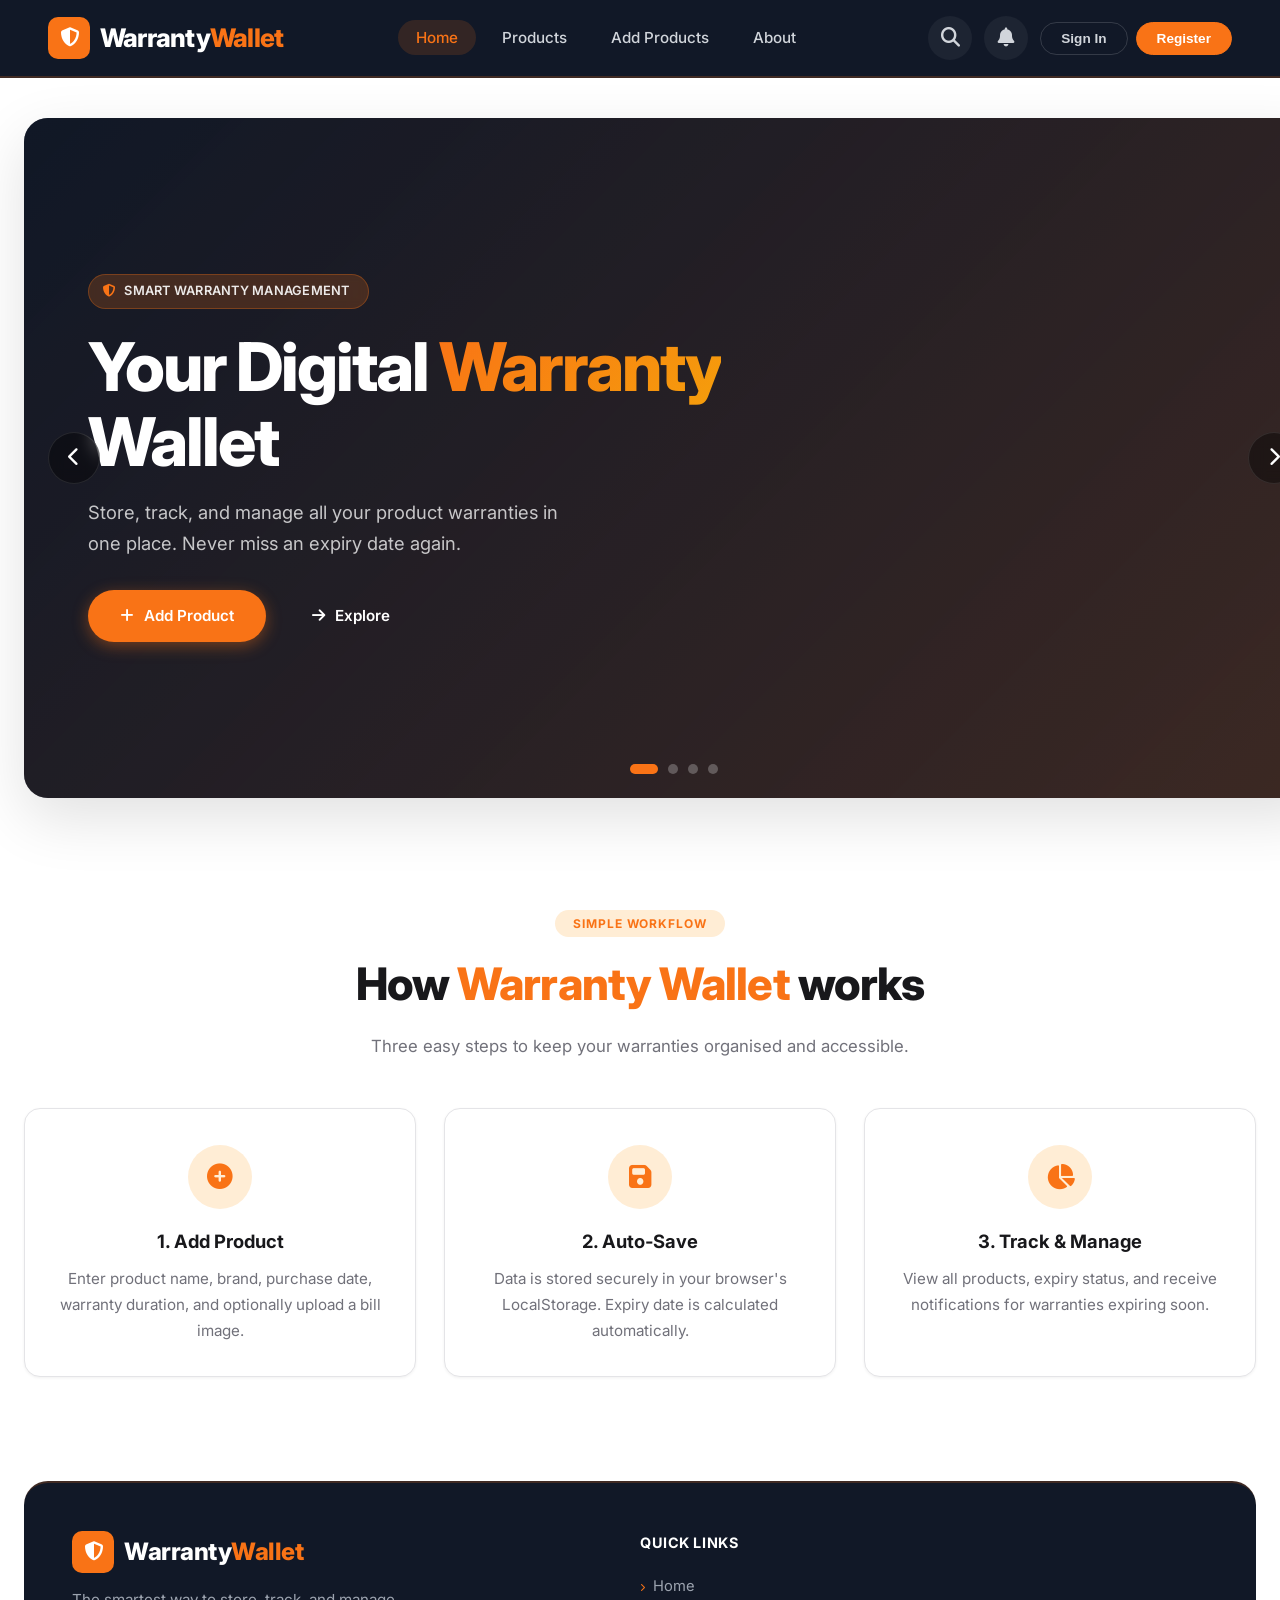
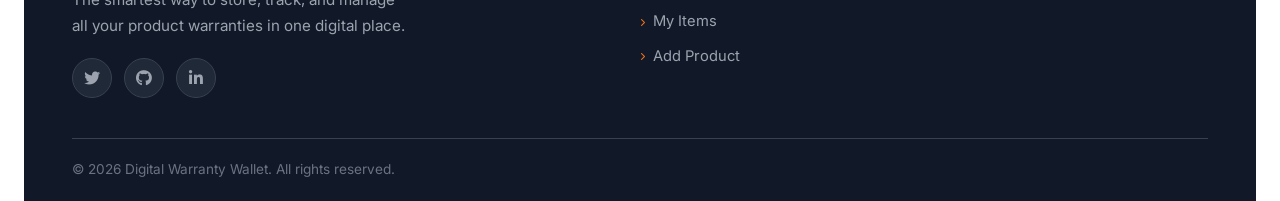
==== commit 9ece75fa: "added sign in and register functions" ====
--- a/index.html
+++ b/index.html
@@ -16,53 +16,70 @@
 <body>
 
 <header>
-    <div class="logo-text">
-        <div class="logo-icon"><i class="fas fa-shield-alt"></i></div>
+    <!-- Logo -->
+    <div class="brand-logo">
+        <div class="brand-icon-wrapper"><i class="fas fa-shield-alt"></i></div>
         <span>Warranty<span>Wallet</span></span>
     </div>
-    <ul class="menu">
-        <li><a href="index.html" class="active">Home</a></li>
-        <li><a href="products.html">Products</a></li>
-        <li><a href="add_product.html">Add Products</a></li>
-        <li><a href="about.html">About</a></li>
-    </ul>
-    <div class="header-actions">
-        <div class="search" id="searchToggle">
-            <svg aria-hidden="true" xmlns="http://www.w3.org/2000/svg" width="24" height="24" fill="none" viewBox="0 0 24 24">
-                <path stroke="currentColor" stroke-linecap="round" stroke-width="2" d="m21 21-3.5-3.5M17 10a7 7 0 1 1-14 0 7 7 0 0 1 14 0Z" />
-            </svg>
+
+    <!-- Navigation -->
+    <nav class="primary-nav">
+        <ul>
+            <li><a href="index.html" class="active">Home</a></li>
+            <li><a href="products.html">Products</a></li>
+            <li><a href="add.html">Add Products</a></li>
+            <li><a href="about.html">About</a></li>
+        </ul>
+    </nav>
+
+    <!-- Header Tools + Auth -->
+    <div class="header-tools">
+        <!-- Search -->
+        <div class="search-trigger" id="searchToggle">
+            <i class="fas fa-search"></i>
         </div>
         <div class="search-overlay" id="searchOverlay">
             <input type="text" placeholder="Search for products..." />
         </div>
-        <div class="notification-wrapper" id="notificationToggle">
-            <svg xmlns="http://www.w3.org/2000/svg" width="24" height="24" viewBox="0 0 24 24" fill="none" stroke="currentColor" stroke-width="2" stroke-linecap="round" stroke-linejoin="round">
-                <path d="M18 8A6 6 0 0 0 6 8c0 7-3 9-3 9h18s-3-2-3-9" />
-                <path d="M13.73 21a2 2 0 0 1-3.46 0" />
-            </svg>
-            <span class="notification-badge" id="notifBadge">3</span>
-        </div>
-        <div class="notification-dropdown" id="notifDropdown">
-            <div class="notif-item" data-id="1">
-                <div class="notif-icon"><i class="fas fa-check-circle"></i></div>
-                <div class="notif-text">Your warranty for <strong>Smartphone X</strong> expires in 5 days.</div>
-                <div class="notif-time">2 min ago</div>
-            </div>
-            <div class="notif-item" data-id="2">
-                <div class="notif-icon"><i class="fas fa-exclamation-triangle"></i></div>
-                <div class="notif-text"><strong>Laptop Pro</strong> warranty is about to expire!</div>
-                <div class="notif-time">1 hour ago</div>
-            </div>
-            <div class="notif-item" data-id="3">
-                <div class="notif-icon"><i class="fas fa-clock"></i></div>
-                <div class="notif-text">Reminder: You have 3 products with expiring warranties.</div>
-                <div class="notif-time">Yesterday</div>
+
+        <!-- Notifications -->
+        <div class="notification-trigger" id="notificationToggle">
+            <i class="fas fa-bell"></i>
+            <span class="notification-badge" id="notifBadge">0</span>
+        </div>
+        <div class="notification-panel" id="notifDropdown">
+            <div id="notificationList"></div>
+            <div class="notification-empty" id="notificationEmpty" style="display:none;">
+                <i class="fas fa-check-circle"></i>
+                <p>All caught up!</p>
+            </div>
+        </div>
+
+        <!-- ===== AUTH BUTTONS / PROFILE ===== -->
+        <div id="authContainer">
+            <div id="authButtons" style="display:flex; gap:8px; align-items:center;">
+                <button class="btn btn-auth" id="signinBtn">Sign In</button>
+                <button class="btn btn-auth btn-register" id="registerBtn">Register</button>
+            </div>
+            <div id="profileContainer" style="display:none; position:relative;">
+                <div class="profile-avatar" id="profileAvatar">
+                    <span id="profileInitials">KW</span>
+                </div>
+                <div class="profile-dropdown" id="profileDropdown">
+                    <div class="profile-info">
+                        <div class="profile-name" id="profileName">User Name</div>
+                        <div class="profile-email" id="profileEmail">user@email.com</div>
+                    </div>
+                    <hr />
+                    <button class="profile-logout" id="logoutBtn"><i class="fas fa-sign-out-alt"></i> Sign Out</button>
+                </div>
             </div>
         </div>
     </div>
 </header>
 
-<main class="main-content">
+<!-- ===== PAGE CONTENT WRAPPER ===== -->
+<main class="main-content" id="appContent">
 
     <!-- ===== HERO / SLIDER ===== -->
     <section class="hero-section">
@@ -81,7 +98,7 @@
                 <h1>Your Digital <span>Warranty</span> Wallet</h1>
                 <p>Store, track, and manage all your product warranties in one place. Never miss an expiry date again.</p>
                 <div class="hero-buttons">
-                    <a href="add_product.html" class="btn btn-primary"><i class="fas fa-plus"></i> Add Product</a>
+                    <a href="add.html" class="btn btn-primary"><i class="fas fa-plus"></i> Add Product</a>
                     <a href="products.html" class="btn btn-outline"><i class="fas fa-arrow-right"></i> Explore</a>
                 </div>
             </div>
@@ -138,7 +155,6 @@
                     <a href="#" aria-label="Twitter"><i class="fab fa-twitter"></i></a>
                     <a href="https://github.com/kanishka-wani" aria-label="GitHub"><i class="fab fa-github"></i></a>
                     <a href="https://www.linkedin.com/in/kanishka-wani-2520a5288" aria-label="LinkedIn"><i class="fab fa-linkedin-in"></i></a>
-                    <a href="#" aria-label="YouTube"><i class="fab fa-youtube"></i></a>
                 </div>
             </div>
             <div class="footer-col">
@@ -146,7 +162,7 @@
                 <ul class="footer-links">
                     <li><a href="index.html"><i class="fas fa-chevron-right"></i> Home</a></li>
                     <li><a href="products.html"><i class="fas fa-chevron-right"></i> My Items</a></li>
-                    <li><a href="add_product.html"><i class="fas fa-chevron-right"></i> Add Product</a></li>
+                    <li><a href="add.html"><i class="fas fa-chevron-right"></i> Add Product</a></li>
                 </ul>
             </div>
         </div>
@@ -159,7 +175,64 @@
 
 </main>
 
-<!-- ===== External Script ===== -->
+
+
+<!-- SIGN IN MODAL -->
+<div class="auth-modal" id="signinModal">
+    <div class="auth-modal-content">
+        <div class="auth-modal-header">
+            <h2><i class="fas fa-sign-in-alt"></i> Sign In</h2>
+            <button class="auth-modal-close" id="closeSignin">&times;</button>
+        </div>
+        <form id="signinForm" novalidate>
+            <div class="auth-form-group">
+                <label>Email Address</label>
+                <input type="email" id="signinEmail" placeholder="you@email.com" required />
+            </div>
+            <div class="auth-form-group">
+                <label>Password</label>
+                <input type="password" id="signinPassword" placeholder="••••••••" required />
+            </div>
+            <button type="submit" class="btn btn-primary btn-auth-submit">Sign In</button>
+            <p class="auth-switch">Don't have an account? <a href="#" id="switchToRegister">Register</a></p>
+        </form>
+    </div>
+</div>
+
+<!-- REGISTER MODAL -->
+<div class="auth-modal" id="registerModal">
+    <div class="auth-modal-content">
+        <div class="auth-modal-header">
+            <h2><i class="fas fa-user-plus"></i> Register</h2>
+            <button class="auth-modal-close" id="closeRegister">&times;</button>
+        </div>
+        <form id="registerForm" novalidate>
+            <div class="auth-form-group">
+                <label>Full Name</label>
+                <input type="text" id="registerName" placeholder="John Doe" required />
+            </div>
+            <div class="auth-form-group">
+                <label>Email Address</label>
+                <input type="email" id="registerEmail" placeholder="you@email.com" required />
+            </div>
+            <div class="auth-form-group">
+                <label>Password</label>
+                <input type="password" id="registerPassword" placeholder="Min 6 characters" minlength="6" required />
+            </div>
+            <div class="auth-form-group">
+                <label>Confirm Password</label>
+                <input type="password" id="registerConfirm" placeholder="Confirm password" required />
+            </div>
+            <button type="submit" class="btn btn-primary btn-auth-submit">Create Account</button>
+            <p class="auth-switch">Already have an account? <a href="#" id="switchToSignin">Sign In</a></p>
+        </form>
+    </div>
+</div>
+
+<!-- Overlay -->
+<div class="auth-overlay" id="authOverlay"></div>
+
+
 <script src="script.js"></script>
 
 </body>
--- a/styles.css
+++ b/styles.css
@@ -1,8 +1,4 @@
-/* ============================================================
-   styles.css — WarrantyWallet | Full Brand Styles
-   ============================================================ */
-
-/* ----- 1. RESET & BASE ----- */
+
 *,
 *::before,
 *::after {
@@ -70,7 +66,7 @@
     padding: 0 24px;
 }
 
-/* ----- 2. HEADER (Dark Background with Icons) ----- */
+/* ----- 2. HEADER  ----- */
 header {
     display: flex;
     align-items: center;
@@ -137,6 +133,8 @@
     align-items: center;
     gap: 12px;
 }
+
+
 
 .search,
 .notification-wrapper {
@@ -223,27 +221,83 @@
     color: #6b7280;
 }
 
-/* Notification Dropdown */
-.notification-dropdown {
-    display: none;
+/* ============================================================
+   NOTIFICATION SYSTEM — Modern Dark Theme
+   ============================================================ */
+
+/* ---- Bell Icon Trigger ---- */
+.notification-trigger {
+    display: flex;
+    align-items: center;
+    justify-content: center;
+    width: 44px;
+    height: 44px;
+    border-radius: var(--radius-full);
+    background: rgba(255, 255, 255, 0.05);
+    color: #d1d5db;
+    cursor: pointer;
+    transition: var(--transition);
+    position: relative;
+}
+.notification-trigger:hover {
+    background: rgba(249, 115, 22, 0.15);
+    color: var(--primary);
+}
+.notification-trigger i {
+    font-size: 1.2rem;
+}
+
+/* ---- Badge ---- */
+.notification-badge {
     position: absolute;
-    top: 100%;
+    top: -2px;
+    right: -2px;
+    background: #ef4444;
+    color: #fff;
+    font-size: 0.6rem;
+    font-weight: 700;
+    width: 20px;
+    height: 20px;
+    border-radius: 50%;
+    display: flex;
+    align-items: center;
+    justify-content: center;
+    border: 2px solid var(--dark-bg);
+    animation: pulse-badge 2s infinite;
+}
+
+@keyframes pulse-badge {
+    0% { transform: scale(1); }
+    50% { transform: scale(1.1); }
+    100% { transform: scale(1); }
+}
+
+/* ---- Notification Panel (Dropdown) ----
+     HIDDEN by default – shown via .active
+     ===================================== */
+.notification-panel {
+    display: none;                    /* 👈 Hidden initially */
+    position: absolute;
+    top: calc(100% + 8px);
     right: 0;
-    margin-top: 8px;
     background: #1f2937;
     border-radius: var(--radius-sm);
     box-shadow: var(--shadow-lg);
     border: 1px solid #374151;
     z-index: 10;
-    width: 320px;
-    max-height: 360px;
+    width: 340px;
+    max-height: 380px;
     overflow-y: auto;
     padding: 8px 0;
 }
-.notification-dropdown.active {
+
+/* Show when .active class is toggled by JavaScript */
+.notification-panel.active {
     display: block;
 }
-.notification-dropdown .notif-item {
+
+/* ---- Individual Notification Items ---- */
+.notification-item {
     display: flex;
     align-items: center;
     gap: 12px;
@@ -253,33 +307,63 @@
     transition: var(--transition);
     cursor: pointer;
 }
-.notification-dropdown .notif-item:hover {
+.notification-item:hover {
     background: #374151;
 }
-.notification-dropdown .notif-item:last-child {
+.notification-item:last-child {
     border-bottom: none;
 }
-.notification-dropdown .notif-item .notif-icon {
-    color: var(--primary);
+.notification-icon {
     font-size: 1.1rem;
-}
-.notification-dropdown .notif-item .notif-text {
+    flex-shrink: 0;
+}
+.notification-text {
     flex: 1;
     font-size: 0.9rem;
 }
-.notification-dropdown .notif-item .notif-time {
+.notification-text strong {
+    color: #fff;
+}
+.notification-time {
     font-size: 0.7rem;
     color: #6b7280;
+    white-space: nowrap;
+}
+
+/* ---- Empty State ---- */
+.notification-empty {
+    padding: 24px 16px;
+    text-align: center;
+    color: #6b7280;
+}
+.notification-empty i {
+    font-size: 2.4rem;
+    color: var(--primary);
+    opacity: 0.5;
+    margin-bottom: 8px;
+}
+.notification-empty p {
+    font-size: 0.9rem;
+}
+
+/* ---- Ensure header-actions has relative positioning ---- */
+.header-actions {
+    display: flex;
+    align-items: center;
+    gap: 12px;
+    position: relative;   /* Important for absolute positioning of dropdowns */
 }
 
 /* ----- 3. HERO / SLIDER ----- */
 .hero-section {
+    align-content:center;
     position: relative;
     border-radius: 24px;
     overflow: hidden;
     margin-bottom: 64px;
     background: var(--dark-bg);
-    min-height: 580px;
+    height: 680px;
+    width: 1300px;
     box-shadow: var(--shadow-lg);
 }
 
@@ -287,6 +371,7 @@
     position: absolute;
     inset: 0;
     z-index: 0;
+    height: 900px;
 }
 
 .hero-slide {
@@ -794,6 +879,8 @@
     background: #fecaca;
 }
 
+
+
 /* Form Actions */
 .form-actions {
     display: flex;
@@ -1094,4 +1181,1485 @@
     .slider-dots .dot.active {
         width: 22px;
     }
+}
+/* ============================================================
+   SEARCH RESULTS — Real-time search dropdown
+   ============================================================ */
+
+/* ---- Search Overlay Container ---- */
+.search-overlay {
+    display: none;
+    position: absolute;
+    top: calc(100% + 8px);
+    right: 0;
+    background: #1f2937;
+    border-radius: var(--radius-sm);
+    padding: 8px 12px;
+    box-shadow: var(--shadow-lg);
+    border: 1px solid #374151;
+    z-index: 10;
+    width: 360px;
+}
+.search-overlay.active {
+    display: block;
+}
+.search-overlay input {
+    width: 100%;
+    padding: 10px 14px;
+    border-radius: var(--radius-full);
+    border: 1px solid #374151;
+    background: #111827;
+    color: #fff;
+    font-size: 0.9rem;
+    outline: none;
+}
+.search-overlay input:focus {
+    border-color: var(--primary);
+    box-shadow: 0 0 0 3px rgba(249, 115, 22, 0.2);
+}
+.search-overlay input::placeholder {
+    color: #6b7280;
+}
+
+/* ---- Search Results Container ---- */
+.search-results {
+    margin-top: 8px;
+    max-height: 300px;
+    overflow-y: auto;
+    border-top: 1px solid #374151;
+    padding-top: 8px;
+}
+
+/* ---- Individual Search Result ---- */
+.search-result-item {
+    display: flex;
+    align-items: center;
+    gap: 12px;
+    padding: 10px 12px;
+    border-radius: var(--radius-sm);
+    transition: var(--transition);
+    cursor: pointer;
+    background: transparent;
+}
+.search-result-item:hover {
+    background: #374151;
+}
+.search-result-icon {
+    width: 36px;
+    height: 36px;
+    border-radius: var(--radius-full);
+    background: rgba(249, 115, 22, 0.15);
+    color: var(--primary);
+    display: flex;
+    align-items: center;
+    justify-content: center;
+    flex-shrink: 0;
+}
+.search-result-info {
+    flex: 1;
+}
+.search-result-name {
+    font-size: 0.9rem;
+    font-weight: 600;
+    color: #fff;
+}
+.search-result-brand {
+    font-size: 0.75rem;
+    color: #9ca3af;
+}
+.search-result-status {
+    font-size: 0.75rem;
+    font-weight: 600;
+    flex-shrink: 0;
+}
+
+/* ---- No Results ---- */
+.search-no-results {
+    text-align: center;
+    padding: 24px 12px;
+    color: #6b7280;
+}
+.search-no-results i {
+    font-size: 2rem;
+    color: #374151;
+    display: block;
+    margin-bottom: 8px;
+}
+.search-no-results p {
+    font-size: 0.9rem;
+}
+.search-no-results strong {
+    color: #d1d5db;
+}
+
+/* ---- Scrollbar styling ---- */
+.search-results::-webkit-scrollbar {
+    width: 4px;
+}
+.search-results::-webkit-scrollbar-track {
+    background: transparent;
+}
+.search-results::-webkit-scrollbar-thumb {
+    background: #4b5563;
+    border-radius: var(--radius-full);
+}
+
+/* ============================================================
+   PRODUCTS DASHBOARD
+   ============================================================ */
+
+/* ---- Dashboard Header ---- */
+.dashboard-header {
+    display: flex;
+    justify-content: space-between;
+    align-items: center;
+    padding: 24px 0 32px;
+    flex-wrap: wrap;
+    gap: 16px;
+}
+.dashboard-title h1 {
+    font-size: clamp(1.8rem, 3vw, 2.6rem);
+    font-weight: 800;
+    letter-spacing: -0.02em;
+}
+.dashboard-title h1 span {
+    color: var(--primary);
+}
+.dashboard-title p {
+    color: var(--text-muted);
+    font-size: 1rem;
+    margin-top: 4px;
+}
+.dashboard-actions .btn {
+    padding: 12px 24px;
+}
+
+/* ---- Stats Cards ---- */
+.dashboard-stats {
+    display: grid;
+    grid-template-columns: repeat(auto-fit, minmax(200px, 1fr));
+    gap: 20px;
+    margin-bottom: 36px;
+}
+.stat-card {
+    background: rgb(245, 247, 188);
+    border-radius: var(--radius);
+    padding: 20px 24px;
+    border: 1px solid var(--border-light);
+    display: flex;
+    align-items: center;
+    gap: 16px;
+    box-shadow: var(--shadow-sm);
+    transition: var(--transition);
+    color: #111827;
+}
+.stat-card:hover {
+    transform: translateY(-2px);
+    box-shadow: var(--shadow-md);
+}
+.stat-icon {
+    width: 48px;
+    height: 48px;
+    border-radius: var(--radius-full);
+    display: flex;
+    align-items: center;
+    justify-content: center;
+    font-size: 1.2rem;
+    flex-shrink: 0;
+}
+.stat-total .stat-icon {
+    background: var(--primary-light);
+    color: var(--primary);
+}
+.stat-active .stat-icon {
+    background: #ccfbf1;
+    color: #14b8a6;
+}
+.stat-expiring .stat-icon {
+    background: #fef3c7;
+    color: #f59e0b;
+}
+.stat-expired .stat-icon {
+    background: #fee2e2;
+    color: #dc2626;
+}
+.stat-info {
+    display: flex;
+    flex-direction: column;
+}
+.stat-number {
+    font-size: 1.8rem;
+    font-weight: 800;
+    color: var(--text-dark);
+    line-height: 1.2;
+}
+.stat-label {
+    font-size: 0.8rem;
+    color: var(--text-muted);
+    font-weight: 500;
+}
+
+/* ---- Products Toolbar ---- */
+.products-toolbar {
+    display: flex;
+    justify-content: space-between;
+    align-items: center;
+    flex-wrap: wrap;
+    gap: 16px;
+    margin-bottom: 24px;
+}
+.products-filter {
+    display: flex;
+    gap: 8px;
+    flex-wrap: wrap;
+}
+.filter-btn {
+    padding: 6px 18px;
+    border-radius: var(--radius-full);
+    border: 1px solid var(--border-light);
+    background: transparent;
+    font-size: 0.85rem;
+    font-weight: 500;
+    color: var(--text-muted);
+    cursor: pointer;
+    transition: var(--transition);
+}
+.filter-btn:hover {
+    border-color: var(--primary);
+    color: var(--primary);
+}
+.filter-btn.active {
+    background: var(--primary);
+    color: #fff;
+    border-color: var(--primary);
+}
+.products-sort .form-select {
+    width: 180px;
+    padding: 8px 16px;
+    font-size: 0.85rem;
+}
+
+/* ---- Products Grid ---- */
+.products-grid {
+    display: grid;
+    grid-template-columns: repeat(auto-fill, minmax(280px, 1fr));
+    gap: 24px;
+    margin-bottom: 32px;
+}
+
+/* ---- Product Card ---- */
+.product-card {
+    background: rgb(251, 230, 219);
+    border-radius: var(--radius);
+    border: 2px zigzag rgb(238, 184, 168);
+    padding: 20px 24px 24px;
+    box-shadow: var(--shadow-sm);
+    box-shadow: #6b7280;
+    transition: var(--transition);
+    display: flex;
+    flex-direction: column;
+}
+.product-card:hover {
+    transform: translateY(-4px);
+    box-shadow: var(--shadow-md);
+    border-color: var(--primary-light);
+}
+.product-card-header {
+    display: flex;
+    justify-content: space-between;
+    align-items: flex-start;
+    margin-bottom: 12px;
+}
+.product-card-icon {
+    width: 44px;
+    height: 44px;
+    border-radius: var(--radius-full);
+    background: var(--primary-light);
+    color: var(--primary);
+    display: flex;
+    align-items: center;
+    justify-content: center;
+    font-size: 1.1rem;
+    flex-shrink: 0;
+}
+.product-status-badge {
+    font-size: 0.7rem;
+    font-weight: 600;
+    padding: 3px 12px;
+    border-radius: var(--radius-full);
+    text-transform: uppercase;
+    letter-spacing: 0.03em;
+}
+.product-status-badge.active {
+    background: #ccfbf1;
+    color: #0d9488;
+}
+.product-status-badge.expiring {
+    background: #fef3c7;
+    color: #d97706;
+}
+.product-status-badge.expired {
+    background: #fee2e2;
+    color: #dc2626;
+}
+.product-card-name {
+    font-size: 1.1rem;
+    font-weight: 700;
+    margin-bottom: 2px;
+}
+.product-card-brand {
+    font-size: 0.85rem;
+    color: var(--text-muted);
+    margin-bottom: 12px;
+}
+.product-card-details {
+    display: grid;
+    grid-template-columns: 1fr 1fr;
+    gap: 8px 16px;
+    margin-bottom: 16px;
+    flex: 1;
+}
+.product-card-details .detail-item {
+    font-size: 0.8rem;
+}
+.product-card-details .detail-item .detail-label {
+    color: var(--text-muted);
+    font-weight: 500;
+}
+.product-card-details .detail-item .detail-value {
+    color: var(--text-dark);
+    font-weight: 600;
+}
+.product-card-actions {
+    display: flex;
+    gap: 8px;
+    margin-top: 4px;
+}
+.product-card-actions .btn-small {
+    padding: 6px 14px;
+    font-size: 0.8rem;
+    border-radius: var(--radius-full);
+    border: none;
+    cursor: pointer;
+    transition: var(--transition);
+    font-weight: 600;
+}
+.product-card-actions .btn-view {
+    background: var(--primary-light);
+    color: var(--primary);
+}
+.product-card-actions .btn-view:hover {
+    background: var(--primary);
+    color: #fff;
+}
+.product-card-actions .btn-delete {
+    background: #fee2e2;
+    color: #dc2626;
+}
+.product-card-actions .btn-delete:hover {
+    background: #dc2626;
+    color: #fff;
+}
+
+/* ---- Empty State ---- */
+.products-empty {
+    text-align: center;
+    padding: 60px 20px;
+    background: var(--bg-gray);
+    border-radius: var(--radius);
+    border: 2px dashed var(--border-light);
+}
+.products-empty i {
+    font-size: 3.6rem;
+    color: var(--text-light);
+    margin-bottom: 16px;
+}
+.products-empty h3 {
+    font-size: 1.4rem;
+    font-weight: 700;
+    margin-bottom: 8px;
+}
+.products-empty p {
+    color: var(--text-muted);
+    margin-bottom: 20px;
+}
+
+/* ---- Responsive ---- */
+@media (max-width: 640px) {
+    .dashboard-header {
+        flex-direction: column;
+        align-items: flex-start;
+    }
+    .dashboard-stats {
+        grid-template-columns: 1fr 1fr;
+    }
+    .stat-card {
+        padding: 16px;
+    }
+    .stat-number {
+        font-size: 1.4rem;
+    }
+    .products-toolbar {
+        flex-direction: column;
+        align-items: stretch;
+    }
+    .products-filter {
+        justify-content: center;
+    }
+    .products-sort .form-select {
+        width: 100%;
+    }
+    .products-grid {
+        grid-template-columns: 1fr;
+    }
+    .product-card-details {
+        grid-template-columns: 1fr 1fr;
+    }
+}
+
+@media (max-width: 420px) {
+    .dashboard-stats {
+        grid-template-columns: 1fr;
+    }
+}
+
+/* ============================================================
+   styles.css — WarrantyWallet | Full Brand Styles
+   ============================================================ */
+
+/* ----- 1. RESET & BASE ----- */
+*,
+*::before,
+*::after {
+    margin: 0;
+    padding: 0;
+    box-sizing: border-box;
+}
+
+:root {
+    --primary: #f97316;
+    --primary-dark: #ea580c;
+    --primary-light: #ffedd5;
+    --secondary: #14b8a6;
+    --secondary-light: #ccfbf1;
+    --accent: #f59e0b;
+    --text-dark: #18181b;
+    --text-muted: #71717a;
+    --text-light: #a1a1aa;
+    --bg-white: #ffffff;
+    --bg-gray: #f4f4f5;
+    --bg-card: #ffffff;
+    --border-light: #e4e4e7;
+    --dark-bg: #111827;
+    --shadow-sm: 0 1px 3px rgba(0, 0, 0, 0.06);
+    --shadow-md: 0 10px 40px rgba(0, 0, 0, 0.08);
+    --shadow-lg: 0 20px 60px rgba(0, 0, 0, 0.12);
+    --radius: 16px;
+    --radius-sm: 10px;
+    --radius-full: 9999px;
+    --transition: 0.3s cubic-bezier(0.4, 0, 0.2, 1);
+    --font: 'Inter', -apple-system, BlinkMacSystemFont, 'Segoe UI', Roboto, sans-serif;
+}
+
+html {
+    scroll-behavior: smooth;
+}
+
+body {
+    font-family: var(--font);
+    background: var(--bg-white);
+    color: var(--text-dark);
+    line-height: 1.6;
+    -webkit-font-smoothing: antialiased;
+    -moz-osx-font-smoothing: grayscale;
+}
+
+a {
+    text-decoration: none;
+    color: inherit;
+}
+
+ul {
+    list-style: none;
+}
+
+img {
+    max-width: 100%;
+    display: block;
+}
+
+.main-content {
+    max-width: 1280px;
+    margin: 0 auto;
+    padding: 0 24px;
+}
+
+/* ----- 2. HEADER (Dark Background) ----- */
+header {
+    display: flex;
+    align-items: center;
+    justify-content: space-between;
+    padding: 16px 48px;
+    background: var(--dark-bg);
+    border-bottom: 2px solid rgba(249, 115, 22, 0.2);
+    margin-bottom: 40px;
+    flex-wrap: wrap;
+    gap: 12px 24px;
+    position: relative;
+}
+
+/* Logo */
+.brand-logo {
+    display: flex;
+    align-items: center;
+    gap: 10px;
+    font-size: 1.6rem;
+    font-weight: 800;
+    letter-spacing: -0.03em;
+    color: #ffffff;
+}
+.brand-logo .brand-icon-wrapper {
+    width: 42px;
+    height: 42px;
+    border-radius: var(--radius-sm);
+    background: var(--primary);
+    color: #fff;
+    display: flex;
+    align-items: center;
+    justify-content: center;
+    font-size: 1.2rem;
+}
+.brand-logo span span {
+    color: var(--primary);
+}
+
+/* Navigation */
+.primary-nav ul {
+    display: flex;
+    align-items: center;
+    gap: 8px;
+    flex-wrap: wrap;
+}
+.primary-nav ul li a {
+    padding: 8px 18px;
+    font-weight: 500;
+    font-size: 0.95rem;
+    color: #d1d5db;
+    border-radius: var(--radius-full);
+    transition: var(--transition);
+}
+.primary-nav ul li a:hover,
+.primary-nav ul li a.active {
+    color: var(--primary);
+    background: rgba(249, 115, 22, 0.15);
+}
+.primary-nav ul li a:active {
+    transform: scale(0.96);
+}
+
+/* Header Tools (Search + Notifications) */
+.header-tools {
+    display: flex;
+    align-items: center;
+    gap: 12px;
+    position: relative;
+}
+
+.search-trigger,
+.notification-trigger {
+    display: flex;
+    align-items: center;
+    justify-content: center;
+    width: 44px;
+    height: 44px;
+    border-radius: var(--radius-full);
+    background: rgba(255, 255, 255, 0.05);
+    color: #d1d5db;
+    cursor: pointer;
+    transition: var(--transition);
+    position: relative;
+}
+.search-trigger:hover,
+.notification-trigger:hover {
+    background: rgba(249, 115, 22, 0.15);
+    color: var(--primary);
+}
+.search-trigger i,
+.notification-trigger i {
+    font-size: 1.2rem;
+}
+
+/* Notification Badge */
+.notification-badge {
+    position: absolute;
+    top: -2px;
+    right: -2px;
+    background: #ef4444;
+    color: #fff;
+    font-size: 0.6rem;
+    font-weight: 700;
+    width: 20px;
+    height: 20px;
+    border-radius: 50%;
+    display: flex;
+    align-items: center;
+    justify-content: center;
+    border: 2px solid var(--dark-bg);
+    animation: pulse-badge 2s infinite;
+}
+@keyframes pulse-badge {
+    0% { transform: scale(1); }
+    50% { transform: scale(1.1); }
+    100% { transform: scale(1); }
+}
+
+/* Search Overlay */
+.search-overlay {
+    display: none;
+    position: absolute;
+    top: calc(100% + 8px);
+    right: 0;
+    background: #1f2937;
+    border-radius: var(--radius-sm);
+    padding: 8px 12px;
+    box-shadow: var(--shadow-lg);
+    border: 1px solid #374151;
+    z-index: 10;
+    width: 320px;
+}
+.search-overlay.active {
+    display: block;
+}
+.search-overlay input {
+    width: 100%;
+    padding: 10px 14px;
+    border-radius: var(--radius-full);
+    border: 1px solid #374151;
+    background: #111827;
+    color: #fff;
+    font-size: 0.9rem;
+    outline: none;
+}
+.search-overlay input:focus {
+    border-color: var(--primary);
+    box-shadow: 0 0 0 3px rgba(249, 115, 22, 0.2);
+}
+.search-overlay input::placeholder {
+    color: #6b7280;
+}
+
+/* Notification Panel */
+.notification-panel {
+    display: none;
+    position: absolute;
+    top: calc(100% + 8px);
+    right: 0;
+    background: #1f2937;
+    border-radius: var(--radius-sm);
+    box-shadow: var(--shadow-lg);
+    border: 1px solid #374151;
+    z-index: 10;
+    width: 340px;
+    max-height: 380px;
+    overflow-y: auto;
+    padding: 8px 0;
+}
+.notification-panel.active {
+    display: block;
+}
+
+.notification-item {
+    display: flex;
+    align-items: center;
+    gap: 12px;
+    padding: 12px 16px;
+    color: #d1d5db;
+    border-bottom: 1px solid #374151;
+    transition: var(--transition);
+    cursor: pointer;
+}
+.notification-item:hover {
+    background: #374151;
+}
+.notification-item:last-child {
+    border-bottom: none;
+}
+.notification-icon {
+    font-size: 1.1rem;
+    flex-shrink: 0;
+}
+.notification-text {
+    flex: 1;
+    font-size: 0.9rem;
+}
+.notification-text strong {
+    color: #fff;
+}
+.notification-time {
+    font-size: 0.7rem;
+    color: #6b7280;
+    white-space: nowrap;
+}
+
+.notification-empty {
+    padding: 24px 16px;
+    text-align: center;
+    color: #6b7280;
+}
+.notification-empty i {
+    font-size: 2.4rem;
+    color: var(--primary);
+    opacity: 0.5;
+    margin-bottom: 8px;
+}
+.notification-empty p {
+    font-size: 0.9rem;
+}
+
+/* ----- 3. ABOUT PAGE ----- */
+
+/* About Hero */
+.about-hero {
+    background: linear-gradient(135deg, var(--dark-bg) 0%, #1e293b 100%);
+    border-radius: 24px;
+    padding: 64px 48px;
+    margin-bottom: 48px;
+    text-align: center;
+    border: 1px solid rgba(249, 115, 22, 0.15);
+}
+.about-hero-content {
+    max-width: 720px;
+    margin: 0 auto;
+    color: #fff;
+}
+.section-badge {
+    display: inline-block;
+    font-size: 0.75rem;
+    font-weight: 700;
+    text-transform: uppercase;
+    letter-spacing: 0.08em;
+    color: var(--primary);
+    background: rgba(249, 115, 22, 0.15);
+    padding: 4px 18px;
+    border-radius: var(--radius-full);
+    margin-bottom: 16px;
+}
+.about-hero-content h1 {
+    font-size: clamp(2.2rem, 4vw, 3.4rem);
+    font-weight: 800;
+    letter-spacing: -0.02em;
+    margin-bottom: 16px;
+}
+.about-hero-content h1 span {
+    color: var(--primary);
+}
+.about-hero-content p {
+    font-size: 1.1rem;
+    color: rgba(255, 255, 255, 0.7);
+    max-width: 560px;
+    margin: 0 auto;
+    line-height: 1.7;
+}
+
+/* ---- Story Full Width ---- */
+.story-text-full {
+    max-width: 720px;
+    margin: 0 auto;
+    text-align: center;
+}
+.story-text-full h2 {
+    font-size: clamp(1.8rem, 3vw, 2.6rem);
+    font-weight: 800;
+    letter-spacing: -0.02em;
+    margin-bottom: 16px;
+}
+.story-text-full h2 span {
+    color: var(--primary);
+}
+.story-text-full p {
+    color: var(--text-muted);
+    font-size: 1rem;
+    line-height: 1.8;
+    margin-bottom: 16px;
+}
+/* Story */
+.about-story {
+    padding: 16px 0 32px;
+}
+.story-grid {
+    display: grid;
+    grid-template-columns: 1fr 1fr;
+    gap: 48px;
+    align-items: center;
+}
+.story-text h2 {
+    font-size: clamp(1.8rem, 3vw, 2.6rem);
+    font-weight: 800;
+    letter-spacing: -0.02em;
+    margin-bottom: 16px;
+}
+.story-text h2 span {
+    color: var(--primary);
+}
+.story-text p {
+    color: var(--text-muted);
+    font-size: 1rem;
+    line-height: 1.8;
+    margin-bottom: 16px;
+}
+.story-visual .illustration-box {
+    background: linear-gradient(135deg, var(--primary-light), #fff);
+    border-radius: var(--radius);
+    padding: 48px;
+    text-align: center;
+    min-height: 300px;
+    display: flex;
+    align-items: center;
+    justify-content: center;
+    position: relative;
+    border: 2px dashed var(--border-light);
+}
+.illustration-main-icon {
+    font-size: 5rem;
+    color: var(--primary);
+    opacity: 0.3;
+}
+.floating-icons {
+    position: absolute;
+    width: 100%;
+    height: 100%;
+    top: 0;
+    left: 0;
+    pointer-events: none;
+}
+.floating-icons i {
+    position: absolute;
+    font-size: 1.8rem;
+    color: var(--primary);
+    opacity: 0.15;
+}
+.floating-icons i:nth-child(1) { top: 10%; left: 10%; }
+.floating-icons i:nth-child(2) { top: 15%; right: 15%; }
+.floating-icons i:nth-child(3) { bottom: 20%; left: 20%; }
+.floating-icons i:nth-child(4) { bottom: 25%; right: 25%; }
+
+/* Features */
+.about-features {
+    padding: 16px 0 32px;
+}
+.section-header {
+    text-align: center;
+    max-width: 640px;
+    margin: 0 auto 48px;
+}
+.section-header h2 {
+    font-size: clamp(2rem, 3.6vw, 2.8rem);
+    font-weight: 800;
+    letter-spacing: -0.02em;
+    margin-bottom: 12px;
+}
+.section-header h2 span {
+    color: var(--primary);
+}
+.section-header p {
+    color: var(--text-muted);
+    font-size: 1.05rem;
+}
+.features-grid {
+    display: grid;
+    grid-template-columns: repeat(auto-fit, minmax(220px, 1fr));
+    gap: 28px;
+}
+.feature-card {
+    background: var(--bg-card);
+    padding: 32px 24px;
+    border-radius: var(--radius);
+    border: 1px solid var(--border-light);
+    text-align: center;
+    transition: var(--transition);
+    box-shadow: var(--shadow-sm);
+}
+.feature-card:hover {
+    transform: translateY(-4px);
+    box-shadow: var(--shadow-md);
+    border-color: var(--primary-light);
+}
+.feature-icon-wrapper {
+    width: 56px;
+    height: 56px;
+    border-radius: var(--radius-full);
+    background: var(--primary-light);
+    color: var(--primary);
+    font-size: 1.4rem;
+    display: flex;
+    align-items: center;
+    justify-content: center;
+    margin: 0 auto 16px;
+    transition: var(--transition);
+}
+.feature-card:hover .feature-icon-wrapper {
+    background: var(--primary);
+    color: #fff;
+    transform: scale(1.05);
+}
+.feature-card h3 {
+    font-size: 1.05rem;
+    font-weight: 700;
+    margin-bottom: 8px;
+}
+.feature-card p {
+    color: var(--text-muted);
+    font-size: 0.9rem;
+    line-height: 1.6;
+}
+
+/* Team */
+.about-team {
+    padding: 16px 0 32px;
+}
+.team-grid {
+    display: flex;
+    justify-content: center;
+    gap: 32px;
+    flex-wrap: wrap;
+}
+.team-member {
+    background: var(--bg-card);
+    padding: 32px 28px;
+    border-radius: var(--radius);
+    border: 1px solid var(--border-light);
+    text-align: center;
+    min-width: 220px;
+    max-width: 280px;
+    box-shadow: var(--shadow-sm);
+    transition: var(--transition);
+}
+.team-member:hover {
+    transform: translateY(-4px);
+    box-shadow: var(--shadow-md);
+}
+.team-avatar {
+    font-size: 4rem;
+    color: var(--primary);
+    margin-bottom: 12px;
+}
+.team-member h3 {
+    font-size: 1.1rem;
+    font-weight: 700;
+}
+.team-role {
+    font-size: 0.85rem;
+    color: var(--primary);
+    font-weight: 600;
+    margin-bottom: 8px;
+}
+.team-bio {
+    font-size: 0.9rem;
+    color: var(--text-muted);
+    line-height: 1.6;
+    margin-bottom: 12px;
+}
+.team-social-links {
+    display: flex;
+    justify-content: center;
+    gap: 10px;
+}
+.team-social-links a {
+    width: 36px;
+    height: 36px;
+    border-radius: var(--radius-full);
+    border: 1px solid var(--border-light);
+    color: var(--text-muted);
+    display: flex;
+    align-items: center;
+    justify-content: center;
+    transition: var(--transition);
+}
+.team-social-links a:hover {
+    background: var(--primary);
+    color: #fff;
+    border-color: var(--primary);
+}
+
+/* Call to Action */
+.about-cta-section {
+    padding: 16px 0 32px;
+}
+.cta-box {
+    max-width: 600px;
+    margin: 0 auto;
+    background: linear-gradient(135deg, var(--dark-bg) 0%, #1e293b 100%);
+    border-radius: 24px;
+    padding: 56px 40px;
+    text-align: center;
+    border: 1px solid rgba(249, 115, 22, 0.15);
+    color: #fff;
+}
+.cta-box h2 {
+    font-size: clamp(1.8rem, 3vw, 2.6rem);
+    font-weight: 800;
+    letter-spacing: -0.02em;
+    margin-bottom: 12px;
+}
+.cta-box h2 span {
+    color: var(--primary);
+}
+.cta-box p {
+    color: rgba(255, 255, 255, 0.7);
+    font-size: 1.05rem;
+    margin-bottom: 24px;
+}
+.btn {
+    display: inline-flex;
+    align-items: center;
+    gap: 10px;
+    padding: 14px 32px;
+    border-radius: var(--radius-full);
+    font-weight: 600;
+    font-size: 0.95rem;
+    transition: var(--transition);
+    border: none;
+    cursor: pointer;
+}
+.btn-primary {
+    background: var(--primary);
+    color: #fff;
+    box-shadow: 0 4px 16px rgba(249, 115, 22, 0.40);
+}
+
+
+/* ----- 4. FOOTER ----- */
+.main-footer {
+    margin-top: 40px;
+    background: var(--dark-bg);
+    border-top: 2px solid rgba(249, 115, 22, 0.2);
+    border-radius: 24px 24px 0 0;
+    padding: 48px 48px 0;
+    color: #d1d5db;
+}
+.footer-grid {
+    display: grid;
+    grid-template-columns: 2fr 1fr 1fr;
+    gap: 48px;
+    padding: 0 0 40px;
+    border-bottom: 1px solid #374151;
+}
+.footer-brand-column .footer-brand-logo {
+    display: flex;
+    align-items: center;
+    gap: 10px;
+    margin-bottom: 14px;
+}
+.footer-brand-logo .brand-icon-wrapper {
+    width: 42px;
+    height: 42px;
+    border-radius: var(--radius-sm);
+    background: var(--primary);
+    color: #fff;
+    display: flex;
+    align-items: center;
+    justify-content: center;
+    font-size: 1.2rem;
+}
+.footer-brand-logo span {
+    font-size: 1.5rem;
+    font-weight: 800;
+    letter-spacing: -0.02em;
+    color: #fff;
+}
+.footer-brand-logo span span {
+    color: var(--primary);
+}
+.footer-description {
+    color: #9ca3af;
+    font-size: 0.95rem;
+    line-height: 1.7;
+    max-width: 340px;
+    margin-bottom: 20px;
+}
+.footer-social-icons {
+    display: flex;
+    gap: 12px;
+}
+.footer-social-icons a {
+    width: 40px;
+    height: 40px;
+    border-radius: var(--radius-full);
+    background: #1f2937;
+    border: 1px solid #374151;
+    color: #9ca3af;
+    display: flex;
+    align-items: center;
+    justify-content: center;
+    transition: var(--transition);
+    font-size: 1rem;
+}
+.footer-social-icons a:hover {
+    background: var(--primary);
+    color: #fff;
+    border-color: var(--primary);
+    transform: translateY(-3px);
+    box-shadow: 0 6px 20px rgba(249, 115, 22, 0.30);
+}
+.footer-links-column h4 {
+    font-size: 0.9rem;
+    font-weight: 700;
+    text-transform: uppercase;
+    letter-spacing: 0.04em;
+    color: #fff;
+    margin-bottom: 18px;
+}
+.footer-links li {
+    margin-bottom: 8px;
+}
+.footer-links a {
+    color: #9ca3af;
+    font-size: 0.92rem;
+    display: inline-flex;
+    align-items: center;
+    gap: 8px;
+    transition: var(--transition);
+}
+.footer-links a i {
+    font-size: 0.5rem;
+    color: var(--primary);
+    transition: var(--transition);
+}
+.footer-links a:hover {
+    color: var(--primary);
+}
+.footer-links a:hover i {
+    transform: translateX(4px);
+}
+.footer-bottom-bar {
+    padding: 20px 0;
+    font-size: 0.85rem;
+    color: #6b7280;
+    text-align: center;
+}
+/* ============================================================
+   AUTH SYSTEM — Sign In / Register / Profile
+   ============================================================ */
+
+/* ---- Auth Buttons ---- */
+.btn-auth {
+    padding: 8px 20px;
+    border-radius: var(--radius-full);
+    border: 1.5px solid rgba(255, 255, 255, 0.15);
+    background: transparent;
+    color: #d1d5db;
+    font-weight: 600;
+    font-size: 0.85rem;
+    cursor: pointer;
+    transition: var(--transition);
+}
+.btn-auth:hover {
+    background: rgba(249, 115, 22, 0.15);
+    border-color: var(--primary);
+    color: var(--primary);
+}
+.btn-register {
+    background: var(--primary);
+    border-color: var(--primary);
+    color: #fff;
+}
+.btn-register:hover {
+    background: var(--primary-dark);
+    border-color: var(--primary-dark);
+    color: #fff;
+}
+
+/* ---- Profile Avatar ---- */
+.profile-avatar {
+    width: 40px;
+    height: 40px;
+    border-radius: 50%;
+    background: var(--primary);
+    color: #fff;
+    display: flex;
+    align-items: center;
+    justify-content: center;
+    font-weight: 700;
+    font-size: 0.9rem;
+    cursor: pointer;
+    transition: var(--transition);
+    text-transform: uppercase;
+    border: 2px solid transparent;
+    user-select: none;
+}
+.profile-avatar:hover {
+    transform: scale(1.05);
+    border-color: rgba(255, 255, 255, 0.3);
+}
+
+/* ---- Profile Dropdown ---- */
+.profile-dropdown {
+    display: none;
+    position: absolute;
+    top: calc(100% + 10px);
+    right: 0;
+    background: #1f2937;
+    border-radius: var(--radius-sm);
+    box-shadow: var(--shadow-lg);
+    border: 1px solid #374151;
+    z-index: 10;
+    min-width: 200px;
+    padding: 8px 0;
+}
+.profile-dropdown.active {
+    display: block;
+}
+.profile-info {
+    padding: 12px 16px;
+}
+.profile-name {
+    font-weight: 600;
+    color: #fff;
+    font-size: 0.95rem;
+}
+.profile-email {
+    font-size: 0.8rem;
+    color: #9ca3af;
+    margin-top: 2px;
+}
+.profile-dropdown hr {
+    border: none;
+    border-top: 1px solid #374151;
+    margin: 4px 0;
+}
+.profile-logout {
+    display: flex;
+    align-items: center;
+    gap: 10px;
+    padding: 10px 16px;
+    background: transparent;
+    border: none;
+    color: #d1d5db;
+    font-size: 0.9rem;
+    cursor: pointer;
+    transition: var(--transition);
+    width: 100%;
+    text-align: left;
+}
+.profile-logout:hover {
+    background: #374151;
+    color: #ef4444;
+}
+.profile-logout i {
+    font-size: 0.9rem;
+}
+
+/* ---- Auth Modals ---- */
+.auth-overlay {
+    display: none;
+    position: fixed;
+    inset: 0;
+    background: rgba(0, 0, 0, 0.6);
+    backdrop-filter: blur(4px);
+    z-index: 100;
+}
+.auth-overlay.active {
+    display: block;
+}
+
+.auth-modal {
+    display: none;
+    position: fixed;
+    top: 50%;
+    left: 50%;
+    transform: translate(-50%, -50%);
+    z-index: 101;
+    width: 100%;
+    max-width: 400px;
+    padding: 0 16px;
+}
+.auth-modal.active {
+    display: block;
+}
+
+.auth-modal-content {
+    background: #1f2937;
+    border-radius: var(--radius);
+    padding: 32px 28px;
+    box-shadow: var(--shadow-xl);
+    border: 1px solid #374151;
+}
+
+.auth-modal-header {
+    display: flex;
+    justify-content: space-between;
+    align-items: center;
+    margin-bottom: 24px;
+}
+.auth-modal-header h2 {
+    font-size: 1.3rem;
+    font-weight: 700;
+    color: #fff;
+    display: flex;
+    align-items: center;
+    gap: 10px;
+}
+.auth-modal-header h2 i {
+    color: var(--primary);
+}
+
+.auth-modal-close {
+    background: transparent;
+    border: none;
+    color: #6b7280;
+    font-size: 1.8rem;
+    cursor: pointer;
+    transition: var(--transition);
+    line-height: 1;
+    padding: 0 4px;
+}
+.auth-modal-close:hover {
+    color: #fff;
+}
+
+.auth-form-group {
+    margin-bottom: 16px;
+}
+.auth-form-group label {
+    display: block;
+    font-size: 0.85rem;
+    font-weight: 600;
+    color: #d1d5db;
+    margin-bottom: 4px;
+}
+.auth-form-group input {
+    width: 100%;
+    padding: 10px 14px;
+    border-radius: var(--radius-sm);
+    border: 1px solid #374151;
+    background: #111827;
+    color: #fff;
+    font-size: 0.9rem;
+    transition: var(--transition);
+    outline: none;
+}
+.auth-form-group input:focus {
+    border-color: var(--primary);
+    box-shadow: 0 0 0 3px rgba(249, 115, 22, 0.15);
+}
+.auth-form-group input::placeholder {
+    color: #6b7280;
+}
+
+.btn-auth-submit {
+    width: 100%;
+    justify-content: center;
+    padding: 12px;
+    margin-top: 4px;
+}
+
+.auth-switch {
+    text-align: center;
+    margin-top: 16px;
+    font-size: 0.85rem;
+    color: #9ca3af;
+}
+.auth-switch a {
+    color: var(--primary);
+    font-weight: 600;
+    cursor: pointer;
+}
+.auth-switch a:hover {
+    text-decoration: underline;
+}
+
+/* ---- Responsive Auth ---- */
+@media (max-width: 640px) {
+    .auth-modal {
+        padding: 0 12px;
+    }
+    .auth-modal-content {
+        padding: 24px 20px;
+    }
+    .btn-auth {
+        padding: 6px 14px;
+        font-size: 0.75rem;
+    }
+    .profile-avatar {
+        width: 34px;
+        height: 34px;
+        font-size: 0.75rem;
+    }
+    .profile-dropdown {
+        right: -10px;
+        min-width: 180px;
+    }
+}
+@media (max-width: 1024px) {
+    .footer-grid {
+        grid-template-columns: 1fr 1fr;
+        gap: 32px;
+    }
+}
+@media (max-width: 820px) {
+    header {
+        padding: 16px 24px;
+    }
+    .story-grid {
+        grid-template-columns: 1fr;
+        gap: 32px;
+    }
+    .floating-icons {
+        display: none;
+    }
+    .about-hero {
+        padding: 40px 24px;
+    }
+    .cta-box {
+        padding: 40px 24px;
+    }
+}
+@media (max-width: 640px) {
+    .main-content {
+        padding: 0 16px;
+    }
+    header {
+        flex-direction: column;
+        align-items: stretch;
+        gap: 12px;
+        padding: 16px;
+    }
+    .brand-logo {
+        justify-content: center;
+    }
+    .primary-nav ul {
+        justify-content: center;
+    }
+    .header-tools {
+        justify-content: center;
+    }
+    .search-overlay,
+    .notification-panel {
+        width: 100%;
+        right: auto;
+        left: 0;
+    }
+    .about-hero {
+        padding: 32px 20px;
+        border-radius: 16px;
+    }
+    .about-hero-content h1 {
+        font-size: 1.8rem;
+    }
+    .cta-box {
+        padding: 32px 20px;
+        border-radius: 16px;
+    }
+    .footer-grid {
+        grid-template-columns: 1fr;
+        gap: 28px;
+        padding-bottom: 28px;
+    }
+    .main-footer {
+        padding: 32px 20px 0;
+        border-radius: 16px 16px 0 0;
+    }
+    .footer-description {
+        max-width: 100%;
+    }
 }
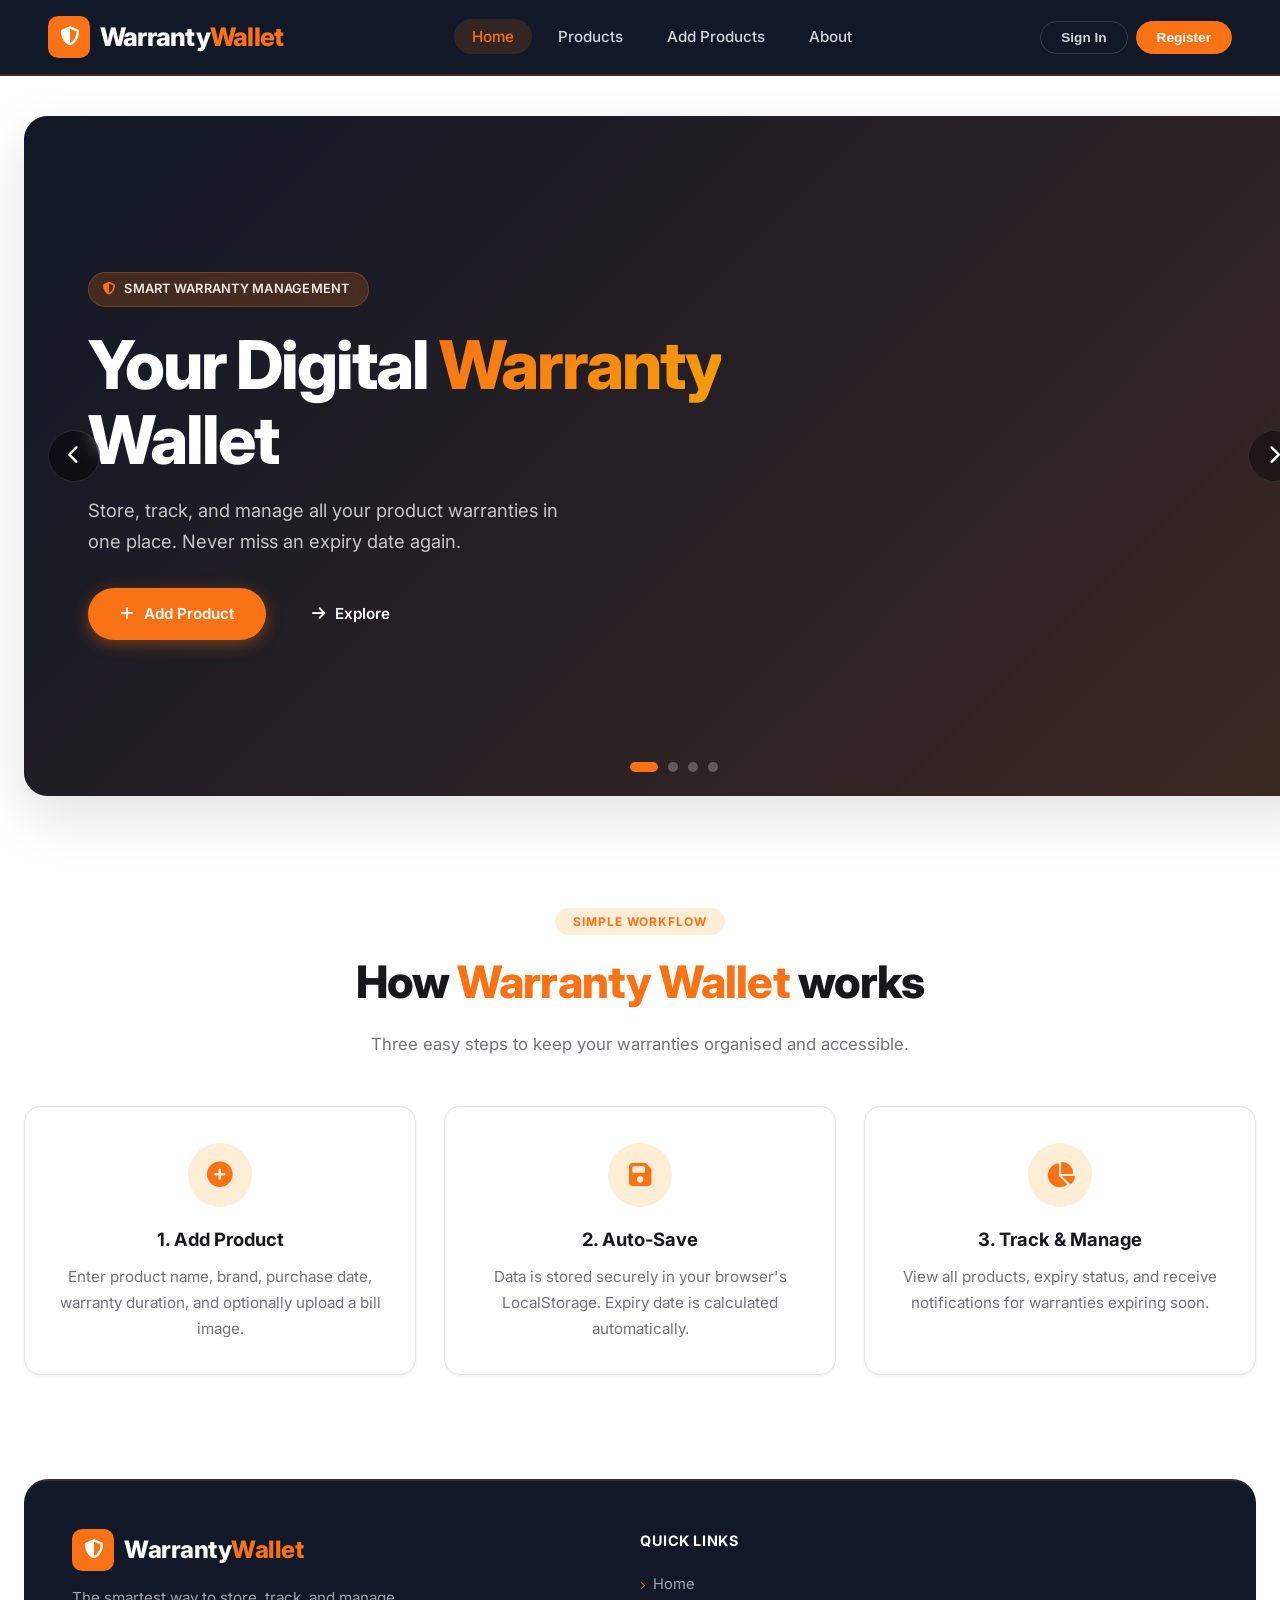
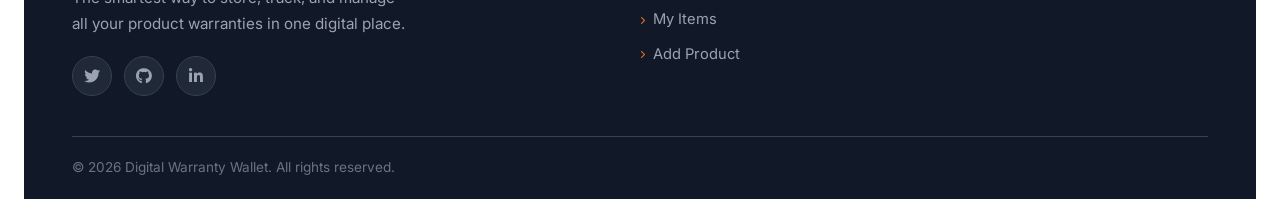
==== commit 5e996062: "Update register form" ====
--- a/index.html
+++ b/index.html
@@ -209,7 +209,7 @@
         <form id="registerForm" novalidate>
             <div class="auth-form-group">
                 <label>Full Name</label>
-                <input type="text" id="registerName" placeholder="John Doe" required />
+                <input type="text" id="registerName" placeholder="Your Name" required />
             </div>
             <div class="auth-form-group">
                 <label>Email Address</label>
@@ -236,4 +236,4 @@
 <script src="script.js"></script>
 
 </body>
-</html>+</html>
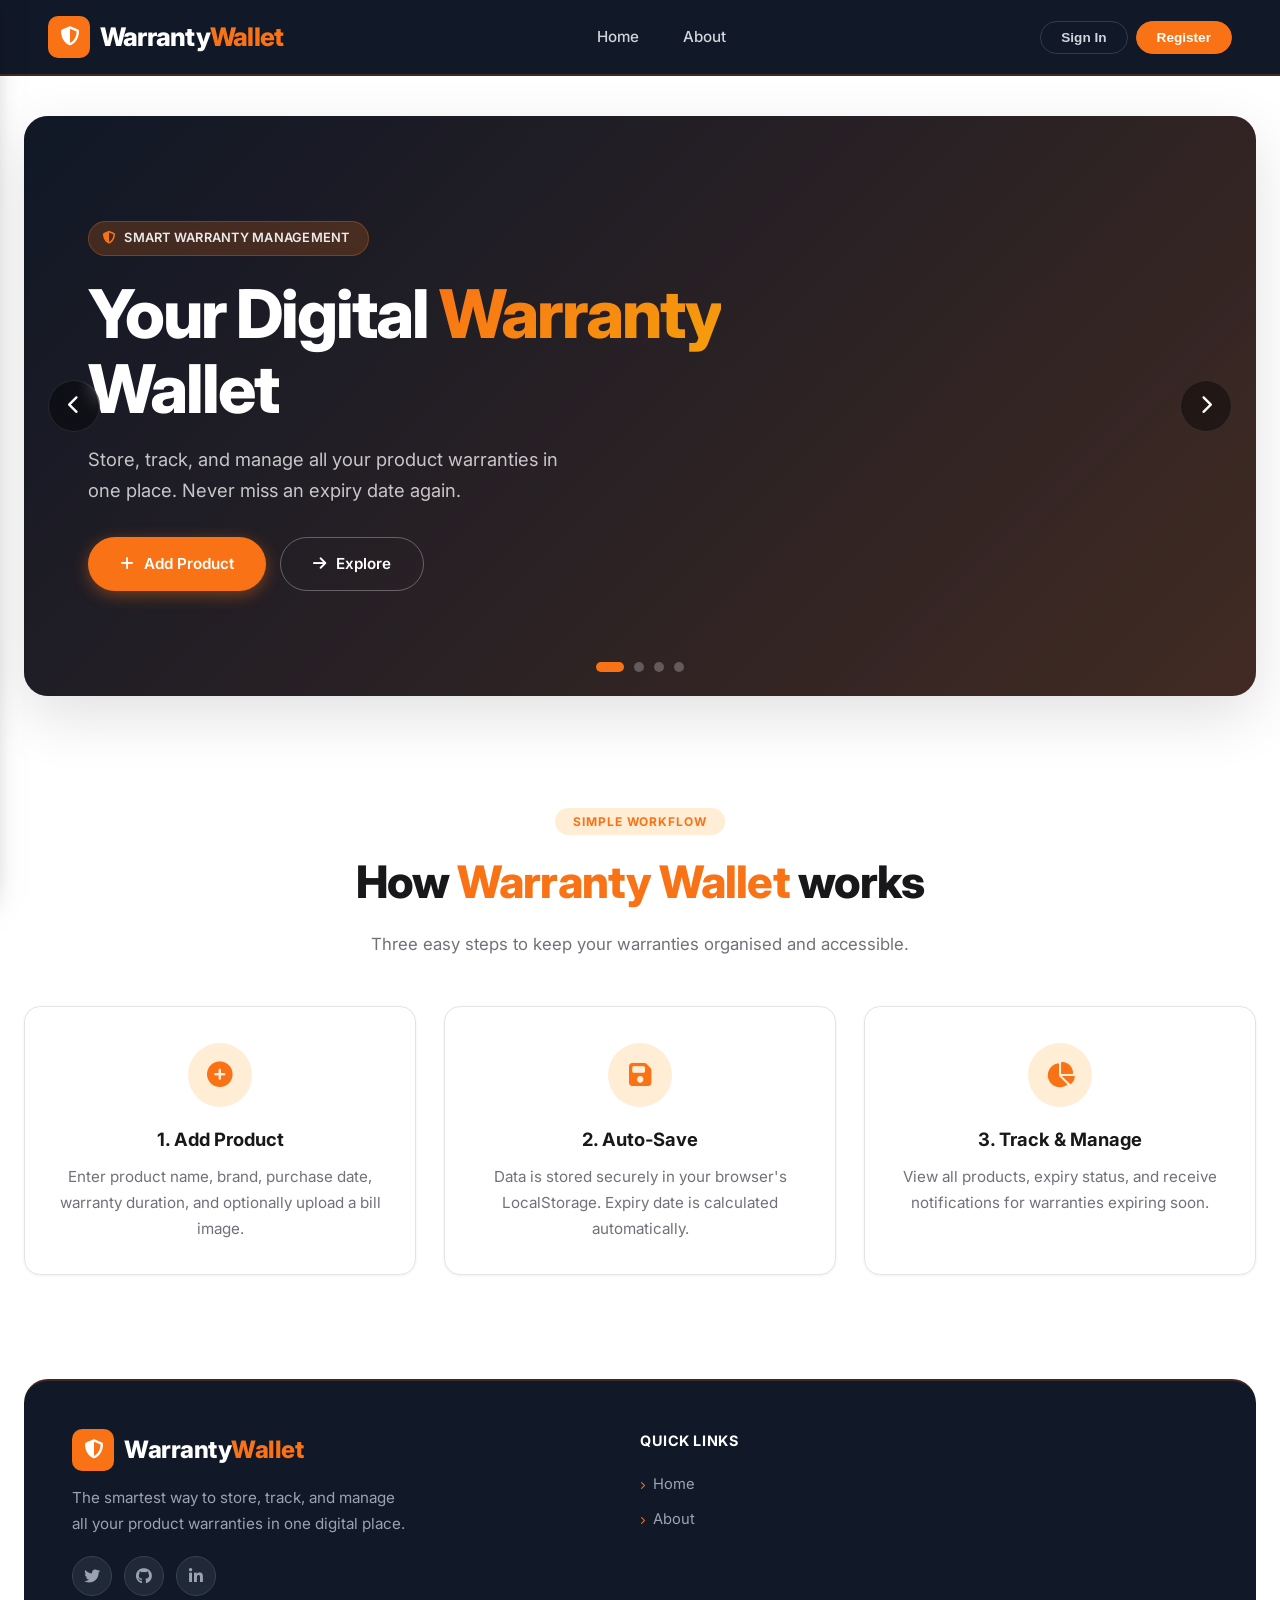
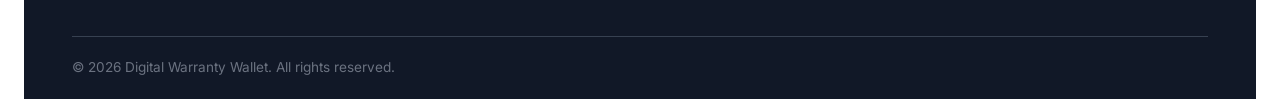
==== commit 5907a220: "Fixed Issues with resposiveness and sign in" ====
--- a/index.html
+++ b/index.html
@@ -16,46 +16,57 @@
 <body>
 
 <header>
-    <!-- Logo -->
-    <div class="brand-logo">
-        <div class="brand-icon-wrapper"><i class="fas fa-shield-alt"></i></div>
-        <span>Warranty<span>Wallet</span></span>
-    </div>
-
-    <!-- Navigation -->
-    <nav class="primary-nav">
-        <ul>
-            <li><a href="index.html" class="active">Home</a></li>
-            <li><a href="products.html">Products</a></li>
-            <li><a href="add.html">Add Products</a></li>
-            <li><a href="about.html">About</a></li>
-        </ul>
-    </nav>
-
-    <!-- Header Tools + Auth -->
-    <div class="header-tools">
+    <div class="header-left">
+        <!-- Hamburger (mobile) -->
+        <button class="hamburger" id="hamburgerBtn" aria-label="Toggle menu">
+            <span></span><span></span><span></span>
+        </button>
+
+        <!-- Logo -->
+        <div class="logo-text">
+            <div class="logo-icon"><i class="fas fa-shield-alt"></i></div>
+            <span>Warranty<span>Wallet</span></span>
+        </div>
+    </div>
+
+    <!-- Desktop navigation -->
+    <ul class="menu" id="desktopMenu">
+        <li><a href="index.html">Home</a></li>
+        <li><a href="products.html">Products</a></li>
+        <li><a href="add.html">Add Products</a></li>
+        <li><a href="about.html">About</a></li>
+    </ul>
+
+    <!-- Header actions (search, notification, auth) -->
+    <div class="header-actions">
         <!-- Search -->
-        <div class="search-trigger" id="searchToggle">
-            <i class="fas fa-search"></i>
+        <div class="search" id="searchToggle">
+            <svg aria-hidden="true" xmlns="http://www.w3.org/2000/svg" width="24" height="24" fill="none" viewBox="0 0 24 24">
+                <path stroke="currentColor" stroke-linecap="round" stroke-width="2" d="m21 21-3.5-3.5M17 10a7 7 0 1 1-14 0 7 7 0 0 1 14 0Z" />
+            </svg>
         </div>
         <div class="search-overlay" id="searchOverlay">
             <input type="text" placeholder="Search for products..." />
         </div>
 
-        <!-- Notifications -->
-        <div class="notification-trigger" id="notificationToggle">
-            <i class="fas fa-bell"></i>
+        <!-- Notification -->
+        <div class="notification-wrapper" id="notificationToggle">
+            <svg xmlns="http://www.w3.org/2000/svg" width="24" height="24" viewBox="0 0 24 24" fill="none" stroke="currentColor" stroke-width="2" stroke-linecap="round" stroke-linejoin="round">
+                <path d="M18 8A6 6 0 0 0 6 8c0 7-3 9-3 9h18s-3-2-3-9" />
+                <path d="M13.73 21a2 2 0 0 1-3.46 0" />
+            </svg>
             <span class="notification-badge" id="notifBadge">0</span>
         </div>
-        <div class="notification-panel" id="notifDropdown">
+        <div class="notification-dropdown" id="notifDropdown">
             <div id="notificationList"></div>
             <div class="notification-empty" id="notificationEmpty" style="display:none;">
                 <i class="fas fa-check-circle"></i>
                 <p>All caught up!</p>
             </div>
         </div>
-
-        <!-- ===== AUTH BUTTONS / PROFILE ===== -->
+        
+
+        <!-- Auth -->
         <div id="authContainer">
             <div id="authButtons" style="display:flex; gap:8px; align-items:center;">
                 <button class="btn btn-auth" id="signinBtn">Sign In</button>
@@ -77,6 +88,28 @@
         </div>
     </div>
 </header>
+
+<!-- ===== MOBILE SIDEBAR ===== -->
+ <div class="sidebar-overlay" id="sidebarOverlay"></div>
+<div class="sidebar" id="mobileSidebar">
+    <div class="sidebar-header">
+        <div class="logo-text">
+            <div class="logo-icon"><i class="fas fa-shield-alt"></i></div>
+            <span>Warranty<span>Wallet</span></span>
+        </div>
+        <button class="sidebar-close" id="sidebarClose">&times;</button>
+    </div>
+    <ul class="sidebar-nav">
+        <li><a href="index.html"><i class="fas fa-home"></i> Home</a></li>
+        <li><a href="products.html"><i class="fas fa-boxes"></i> Products</a></li>
+        <li><a href="add.html"><i class="fas fa-plus-circle"></i> Add Products</a></li>
+        <li><a href="about.html"><i class="fas fa-info-circle"></i> About</a></li>
+    </ul>
+    <div class="sidebar-auth">
+        <button class="btn btn-primary sidebar-signin" id="sidebarSigninBtn">Sign In</button>
+        <button class="btn btn-outline sidebar-register" id="sidebarRegisterBtn">Register</button>
+    </div>
+</div>
 
 <!-- ===== PAGE CONTENT WRAPPER ===== -->
 <main class="main-content" id="appContent">
@@ -157,14 +190,15 @@
                     <a href="https://www.linkedin.com/in/kanishka-wani-2520a5288" aria-label="LinkedIn"><i class="fab fa-linkedin-in"></i></a>
                 </div>
             </div>
-            <div class="footer-col">
-                <h4>Quick Links</h4>
-                <ul class="footer-links">
-                    <li><a href="index.html"><i class="fas fa-chevron-right"></i> Home</a></li>
-                    <li><a href="products.html"><i class="fas fa-chevron-right"></i> My Items</a></li>
-                    <li><a href="add.html"><i class="fas fa-chevron-right"></i> Add Product</a></li>
-                </ul>
-            </div>
+ <div class="footer-col">
+    <h4>Quick Links</h4>
+    <ul class="footer-links">
+        <li><a href="index.html"><i class="fas fa-chevron-right"></i> Home</a></li>
+        <li><a href="products.html"><i class="fas fa-chevron-right"></i> My Items</a></li>
+        <li><a href="add.html"><i class="fas fa-chevron-right"></i> Add Product</a></li>
+        <li><a href="about.html"><i class="fas fa-chevron-right"></i> About</a></li>
+    </ul>
+</div>
         </div>
         <div class="footer-bottom">
             <div class="footer-bottom-container">
--- a/styles.css
+++ b/styles.css
@@ -1,4 +1,3 @@
-
 *,
 *::before,
 *::after {
@@ -66,7 +65,7 @@
     padding: 0 24px;
 }
 
-/* ----- 2. HEADER  ----- */
+/* ----- HEADER ----- */
 header {
     display: flex;
     align-items: center;
@@ -89,6 +88,7 @@
     letter-spacing: -0.03em;
     color: #ffffff;
 }
+
 .logo-text .logo-icon {
     width: 42px;
     height: 42px;
@@ -100,6 +100,7 @@
     justify-content: center;
     font-size: 1.2rem;
 }
+
 .logo-text span span {
     color: var(--primary);
 }
@@ -110,6 +111,7 @@
     gap: 8px;
     flex-wrap: wrap;
 }
+
 .menu li a {
     padding: 8px 18px;
     font-weight: 500;
@@ -118,11 +120,13 @@
     border-radius: var(--radius-full);
     transition: var(--transition);
 }
+
 .menu li a:hover,
 .menu li a.active {
     color: var(--primary);
     background: rgba(249, 115, 22, 0.15);
 }
+
 .menu li a:active {
     transform: scale(0.96);
 }
@@ -133,9 +137,164 @@
     align-items: center;
     gap: 12px;
 }
-
-
-
+/* ---- Hamburger Button ---- */
+.hamburger {
+    display: none;
+    flex-direction: column;
+    justify-content: space-around;
+    width: 28px;
+    height: 22px;
+    background: transparent;
+    border: none;
+    cursor: pointer;
+    padding: 0;
+    margin-right: 8px;
+}
+.hamburger span {
+    display: block;
+    width: 100%;
+    height: 2.5px;
+    background: #d1d5db;
+    border-radius: 2px;
+    transition: all 0.3s ease;
+}
+.hamburger:hover span {
+    background: var(--primary);
+}
+.hamburger.active span:nth-child(1) {
+    transform: rotate(45deg) translate(5px, 5px);
+}
+.hamburger.active span:nth-child(2) {
+    opacity: 0;
+}
+.hamburger.active span:nth-child(3) {
+    transform: rotate(-45deg) translate(5px, -5px);
+}
+
+/* ---- Sidebar ---- */
+.sidebar {
+    position: fixed;
+    top: 0;
+    left: -320px;
+    width: 300px;
+    max-width: 85%;
+    height: 100%;
+    background: var(--dark-bg);
+    z-index: 1000000;
+    transition: left 0.3s ease;
+    padding: 24px 20px;
+    overflow-y: auto;
+    box-shadow: 4px 0 30px rgba(0,0,0,0.5);
+}
+.sidebar.open {
+    left: 0;
+}
+.sidebar-overlay {
+    display: none;
+    position: fixed;
+    inset: 0;
+    background: rgba(0,0,0,0.5);
+    z-index: 999999;
+}
+.sidebar-overlay.active {
+    display: block;
+}
+.sidebar-header {
+    display: flex;
+    justify-content: space-between;
+    align-items: center;
+    margin-bottom: 30px;
+}
+.sidebar-close {
+    background: transparent;
+    border: none;
+    color: #6b7280;
+    font-size: 2rem;
+    cursor: pointer;
+}
+.sidebar-close:hover {
+    color: #fff;
+}
+.sidebar-nav {
+    list-style: none;
+    padding: 0;
+    margin: 0;
+}
+.sidebar-nav li {
+    margin-bottom: 8px;
+}
+.sidebar-nav li a {
+    display: flex;
+    align-items: center;
+    gap: 14px;
+    padding: 12px 16px;
+    border-radius: var(--radius-sm);
+    color: #d1d5db;
+    font-weight: 500;
+    transition: var(--transition);
+    font-size: 1rem;
+}
+.sidebar-nav li a:hover,
+.sidebar-nav li a.active {
+    background: rgba(249, 115, 22, 0.15);
+    color: var(--primary);
+}
+.sidebar-nav li a i {
+    width: 20px;
+    text-align: center;
+    color: var(--primary);
+}
+.sidebar-auth {
+    margin-top: 30px;
+    padding-top: 20px;
+    border-top: 1px solid #374151;
+    display: flex;
+    flex-direction: column;
+    gap: 10px;
+}
+.sidebar-auth .btn {
+    width: 100%;
+    justify-content: center;
+}
+
+/* ---- Mobile header actions ---- */
+@media (max-width: 768px) {
+    .header-actions {
+        gap: 4px;
+        flex-wrap: nowrap; /* keep icons in one row */
+    }
+    .search,
+    .notification-wrapper {
+        width: 36px;
+        height: 36px;
+    }
+    .search svg,
+    .notification-wrapper svg {
+        width: 18px;
+        height: 18px;
+    }
+    .notification-badge {
+        width: 16px;
+        height: 16px;
+        font-size: 0.5rem;
+        top: -4px;
+        right: -4px;
+    }
+    /* Make overlays full-width on mobile */
+    .search-overlay {
+        width: 100%;
+        left: 0;
+        right: auto;
+        top: calc(100% + 4px);
+    }
+    .notification-dropdown {
+        width: 100%;
+        left: 0;
+        right: auto;
+        top: calc(100% + 4px);
+        max-height: 300px;
+    }
+}
 .search,
 .notification-wrapper {
     display: flex;
@@ -150,11 +309,13 @@
     transition: var(--transition);
     position: relative;
 }
+
 .search:hover,
 .notification-wrapper:hover {
     background: rgba(249, 115, 22, 0.15);
     color: var(--primary);
 }
+
 .search svg,
 .notification-wrapper svg {
     width: 22px;
@@ -180,1637 +341,15 @@
 }
 
 @keyframes pulse-badge {
-    0% { transform: scale(1); }
-    50% { transform: scale(1.1); }
-    100% { transform: scale(1); }
-}
-
-/* Search Overlay */
-.search-overlay {
-    display: none;
-    position: absolute;
-    top: 100%;
-    right: 0;
-    margin-top: 8px;
-    background: #1f2937;
-    border-radius: var(--radius-sm);
-    padding: 8px 12px;
-    box-shadow: var(--shadow-lg);
-    border: 1px solid #374151;
-    z-index: 10;
-    width: 260px;
-}
-.search-overlay.active {
-    display: block;
-}
-.search-overlay input {
-    width: 100%;
-    padding: 10px 14px;
-    border-radius: var(--radius-full);
-    border: 1px solid #374151;
-    background: #111827;
-    color: #fff;
-    font-size: 0.9rem;
-    outline: none;
-}
-.search-overlay input:focus {
-    border-color: var(--primary);
-    box-shadow: 0 0 0 3px rgba(249, 115, 22, 0.2);
-}
-.search-overlay input::placeholder {
-    color: #6b7280;
-}
-
-/* ============================================================
-   NOTIFICATION SYSTEM — Modern Dark Theme
-   ============================================================ */
-
-/* ---- Bell Icon Trigger ---- */
-.notification-trigger {
-    display: flex;
-    align-items: center;
-    justify-content: center;
-    width: 44px;
-    height: 44px;
-    border-radius: var(--radius-full);
-    background: rgba(255, 255, 255, 0.05);
-    color: #d1d5db;
-    cursor: pointer;
-    transition: var(--transition);
-    position: relative;
-}
-.notification-trigger:hover {
-    background: rgba(249, 115, 22, 0.15);
-    color: var(--primary);
-}
-.notification-trigger i {
-    font-size: 1.2rem;
-}
-
-/* ---- Badge ---- */
-.notification-badge {
-    position: absolute;
-    top: -2px;
-    right: -2px;
-    background: #ef4444;
-    color: #fff;
-    font-size: 0.6rem;
-    font-weight: 700;
-    width: 20px;
-    height: 20px;
-    border-radius: 50%;
-    display: flex;
-    align-items: center;
-    justify-content: center;
-    border: 2px solid var(--dark-bg);
-    animation: pulse-badge 2s infinite;
-}
-
-@keyframes pulse-badge {
-    0% { transform: scale(1); }
-    50% { transform: scale(1.1); }
-    100% { transform: scale(1); }
-}
-
-/* ---- Notification Panel (Dropdown) ----
-     HIDDEN by default – shown via .active
-     ===================================== */
-.notification-panel {
-    display: none;                    /* 👈 Hidden initially */
-    position: absolute;
-    top: calc(100% + 8px);
-    right: 0;
-    background: #1f2937;
-    border-radius: var(--radius-sm);
-    box-shadow: var(--shadow-lg);
-    border: 1px solid #374151;
-    z-index: 10;
-    width: 340px;
-    max-height: 380px;
-    overflow-y: auto;
-    padding: 8px 0;
-}
-
-/* Show when .active class is toggled by JavaScript */
-.notification-panel.active {
-    display: block;
-}
-
-/* ---- Individual Notification Items ---- */
-.notification-item {
-    display: flex;
-    align-items: center;
-    gap: 12px;
-    padding: 12px 16px;
-    color: #d1d5db;
-    border-bottom: 1px solid #374151;
-    transition: var(--transition);
-    cursor: pointer;
-}
-.notification-item:hover {
-    background: #374151;
-}
-.notification-item:last-child {
-    border-bottom: none;
-}
-.notification-icon {
-    font-size: 1.1rem;
-    flex-shrink: 0;
-}
-.notification-text {
-    flex: 1;
-    font-size: 0.9rem;
-}
-.notification-text strong {
-    color: #fff;
-}
-.notification-time {
-    font-size: 0.7rem;
-    color: #6b7280;
-    white-space: nowrap;
-}
-
-/* ---- Empty State ---- */
-.notification-empty {
-    padding: 24px 16px;
-    text-align: center;
-    color: #6b7280;
-}
-.notification-empty i {
-    font-size: 2.4rem;
-    color: var(--primary);
-    opacity: 0.5;
-    margin-bottom: 8px;
-}
-.notification-empty p {
-    font-size: 0.9rem;
-}
-
-/* ---- Ensure header-actions has relative positioning ---- */
-.header-actions {
-    display: flex;
-    align-items: center;
-    gap: 12px;
-    position: relative;   /* Important for absolute positioning of dropdowns */
-}
-
-/* ----- 3. HERO / SLIDER ----- */
-.hero-section {
-    align-content:center;
-    position: relative;
-    border-radius: 24px;
-    overflow: hidden;
-    margin-bottom: 64px;
-    background: var(--dark-bg);
-    height: 680px;
-    width: 1300px;
-    box-shadow: var(--shadow-lg);
-}
-
-.hero-slides {
-    position: absolute;
-    inset: 0;
-    z-index: 0;
-    height: 900px;
-}
-
-.hero-slide {
-    position: absolute;
-    inset: 0;
-    background-size: cover;
-    background-position: center;
-    background-repeat: no-repeat;
-    opacity: 0;
-    transition: opacity 1s ease-in-out;
-    will-change: opacity;
-}
-.hero-slide.active {
-    opacity: 0.7;
-}
-
-.hero-slide-1 {
-    background-image:
-        linear-gradient(135deg, rgba(17, 24, 39, 0.90) 0%, rgba(249, 115, 22, 0.30) 100%),
-        url('https://images.unsplash.com/photo-1599050751795-6cdaafbc2319?w=1600&auto=format&fit=crop&q=80');
-}
-.hero-slide-2 {
-    background-image:
-        linear-gradient(135deg, rgba(17, 24, 39, 0.90) 0%, rgba(20, 184, 166, 0.30) 100%),
-        url('https://images.unsplash.com/photo-1556742049-0cfed4f6a45d?w=1600&auto=format&fit=crop&q=80');
-}
-.hero-slide-3 {
-    background-image:
-        linear-gradient(135deg, rgba(17, 24, 39, 0.90) 0%, rgba(249, 115, 22, 0.40) 100%),
-        url('https://images.unsplash.com/photo-1573152958734-1922c188f4d3?w=1600&auto=format&fit=crop&q=80');
-}
-.hero-slide-4 {
-    background-image:
-        linear-gradient(135deg, rgba(17, 24, 39, 0.90) 0%, rgba(20, 184, 166, 0.25) 100%),
-        url('https://images.unsplash.com/photo-1556741533-6e6a62bd8b49?w=1600&auto=format&fit=crop&q=80');
-}
-
-.hero-content {
-    position: relative;
-    z-index: 2;
-    display: flex;
-    align-items: center;
-    min-height: 580px;
-    padding: 48px 64px;
-}
-
-.hero-content-inner {
-    max-width: 640px;
-    color: #fff;
-}
-
-.hero-content-inner .tag {
-    display: inline-flex;
-    align-items: center;
-    gap: 8px;
-    background: rgba(249, 115, 22, 0.20);
-    backdrop-filter: blur(4px);
-    padding: 6px 18px 6px 14px;
-    border-radius: var(--radius-full);
-    font-size: 0.8rem;
-    font-weight: 600;
-    letter-spacing: 0.02em;
-    text-transform: uppercase;
-    color: rgba(255, 255, 255, 0.9);
-    border: 1px solid rgba(249, 115, 22, 0.30);
-    margin-bottom: 20px;
-}
-.hero-content-inner .tag i {
-    color: var(--primary);
-}
-
-.hero-content-inner h1 {
-    font-size: clamp(2.6rem, 5.5vw, 4.2rem);
-    font-weight: 800;
-    letter-spacing: -0.03em;
-    line-height: 1.12;
-    margin-bottom: 18px;
-}
-.hero-content-inner h1 span {
-    background: linear-gradient(135deg, var(--primary), var(--accent));
-    -webkit-background-clip: text;
-    -webkit-text-fill-color: transparent;
-    background-clip: text;
-}
-
-.hero-content-inner p {
-    font-size: 1.15rem;
-    color: rgba(255, 255, 255, 0.75);
-    max-width: 480px;
-    margin-bottom: 30px;
-    line-height: 1.7;
-}
-
-.hero-buttons {
-    display: flex;
-    flex-wrap: wrap;
-    gap: 14px;
-}
-
-.btn {
-    display: inline-flex;
-    align-items: center;
-    gap: 10px;
-    padding: 14px 32px;
-    border-radius: var(--radius-full);
-    font-weight: 600;
-    font-size: 0.95rem;
-    transition: var(--transition);
-    border: none;
-    cursor: pointer;
-}
-.btn-primary {
-    background: var(--primary);
-    color: #fff;
-    box-shadow: 0 4px 16px rgba(249, 115, 22, 0.40);
-}
-.btn-primary:hover {
-    background: var(--primary-dark);
-    transform: translateY(-2px);
-    box-shadow: 0 8px 28px rgba(249, 115, 22, 0.50);
-}
-.btn-secondary {
-    background: #374151;
-    color: #fff;
-}
-.btn-secondary:hover {
-    background: #4b5563;
-    transform: translateY(-2px);
-}
-.btn-outline {
-    background: transparent;
-    color: #fff;
-    border: 1.5px solid rgba(255, 255, 255, 0.30);
-}
-.btn-outline:hover {
-    background: rgba(255, 255, 255, 0.08);
-    border-color: rgba(255, 255, 255, 0.50);
-    transform: translateY(-2px);
-}
-
-.slider-arrows {
-    position: absolute;
-    z-index: 5;
-    top: 50%;
-    left: 0;
-    right: 0;
-    transform: translateY(-50%);
-    display: flex;
-    justify-content: space-between;
-    padding: 0 24px;
-    pointer-events: none;
-}
-.slider-arrows button {
-    pointer-events: auto;
-    width: 52px;
-    height: 52px;
-    border-radius: var(--radius-full);
-    border: none;
-    background: rgba(0, 0, 0, 0.40);
-    backdrop-filter: blur(8px);
-    color: #fff;
-    font-size: 1.2rem;
-    cursor: pointer;
-    transition: var(--transition);
-    display: flex;
-    align-items: center;
-    justify-content: center;
-    border: 1px solid rgba(255, 255, 255, 0.10);
-}
-.slider-arrows button:hover {
-    background: var(--primary);
-    transform: scale(1.05);
-}
-
-.slider-dots {
-    position: absolute;
-    z-index: 5;
-    bottom: 24px;
-    left: 50%;
-    transform: translateX(-50%);
-    display: flex;
-    gap: 10px;
-}
-.slider-dots .dot {
-    width: 10px;
-    height: 10px;
-    border-radius: var(--radius-full);
-    border: none;
-    background: rgba(255, 255, 255, 0.25);
-    cursor: pointer;
-    transition: var(--transition);
-    padding: 0;
-}
-.slider-dots .dot.active {
-    background: var(--primary);
-    width: 28px;
-}
-.slider-dots .dot:hover {
-    background: rgba(255, 255, 255, 0.50);
-}
-
-/* ----- 4. HOW IT WORKS (Landing) ----- */
-.section {
-    padding: 48px 0 64px;
-}
-
-.section-header {
-    text-align: center;
-    max-width: 640px;
-    margin: 0 auto 48px;
-}
-.section-header .subtitle {
-    display: inline-block;
-    font-size: 0.75rem;
-    font-weight: 700;
-    text-transform: uppercase;
-    letter-spacing: 0.08em;
-    color: var(--primary);
-    background: var(--primary-light);
-    padding: 4px 18px;
-    border-radius: var(--radius-full);
-    margin-bottom: 12px;
-}
-.section-header h2 {
-    font-size: clamp(2rem, 3.6vw, 2.8rem);
-    font-weight: 800;
-    letter-spacing: -0.02em;
-    margin-bottom: 12px;
-}
-.section-header h2 span {
-    color: var(--primary);
-}
-.section-header p {
-    color: var(--text-muted);
-    font-size: 1.05rem;
-}
-
-.steps-grid {
-    display: grid;
-    grid-template-columns: repeat(auto-fit, minmax(240px, 1fr));
-    gap: 28px;
-}
-
-.step-card {
-    background: var(--bg-card);
-    padding: 36px 28px 32px;
-    border-radius: var(--radius);
-    border: 1px solid var(--border-light);
-    box-shadow: var(--shadow-sm);
-    transition: var(--transition);
-    text-align: center;
-}
-.step-card:hover {
-    transform: translateY(-6px);
-    box-shadow: var(--shadow-md);
-    border-color: var(--primary-light);
-}
-
-.step-icon {
-    width: 64px;
-    height: 64px;
-    border-radius: var(--radius-full);
-    background: var(--primary-light);
-    color: var(--primary);
-    font-size: 1.6rem;
-    display: flex;
-    align-items: center;
-    justify-content: center;
-    margin: 0 auto 18px;
-    transition: var(--transition);
-}
-.step-card:hover .step-icon {
-    background: var(--primary);
-    color: #fff;
-    transform: scale(1.05) rotate(-2deg);
-}
-
-.step-card h3 {
-    font-size: 1.15rem;
-    font-weight: 700;
-    margin-bottom: 10px;
-}
-.step-card p {
-    color: var(--text-muted);
-    font-size: 0.95rem;
-    line-height: 1.7;
-}
-
-/* ----- 5. ADD PRODUCT FORM ----- */
-.add-product-section {
-    padding: 16px 0 48px;
-}
-
-.add-product-form {
-    max-width: 820px;
-    margin: 0 auto;
-    background: var(--bg-card);
-    background-color: #fff4d5;
-    padding: 40px 48px;
-    border-radius: var(--radius);
-    border: 1px solid var(--border-light);
-    box-shadow: var(--shadow-sm);
-}
-
-.form-row {
-    display: grid;
-    grid-template-columns: 1fr 1fr;
-    gap: 24px;
-    margin-bottom: 20px;
-}
-
-.form-group {
-    display: flex;
-    flex-direction: column;
-    gap: 6px;
-    margin-bottom: 16px;
-}
-.form-group-full {
-    grid-column: 1 / -1;
-}
-
-.form-label {
-    font-weight: 600;
-    font-size: 0.9rem;
-    color: var(--text-dark);
-    display: flex;
-    align-items: center;
-    gap: 8px;
-}
-.form-label .required {
-    color: #ef4444;
-}
-.form-label .file-count {
-    margin-left: auto;
-    font-weight: 400;
-    font-size: 0.8rem;
-    color: var(--text-muted);
-}
-
-.form-input {
-    padding: 12px 16px;
-    border-radius: var(--radius-sm);
-    border: 1.5px solid var(--border-light);
-    background: var(--bg-white);
-    font-size: 0.95rem;
-    transition: var(--transition);
-    width: 100%;
-    color: var(--text-dark);
-}
-.form-input:focus {
-    outline: none;
-    border-color: var(--primary);
-    box-shadow: 0 0 0 3px rgba(249, 115, 22, 0.15);
-}
-.form-input.is-valid {
-    border-color: var(--secondary);
-    background-image: url("data:image/svg+xml,%3Csvg xmlns='http://www.w3.org/2000/svg' width='20' height='20' viewBox='0 0 24 24' fill='none' stroke='%2314b8a6' stroke-width='3' stroke-linecap='round' stroke-linejoin='round'%3E%3Cpath d='M20 6L9 17l-5-5'/%3E%3C/svg%3E");
-    background-repeat: no-repeat;
-    background-position: right 12px center;
-    background-size: 18px;
-    padding-right: 40px;
-}
-.form-input.is-invalid {
-    border-color: #ef4444;
-    background-image: url("data:image/svg+xml,%3Csvg xmlns='http://www.w3.org/2000/svg' width='20' height='20' viewBox='0 0 24 24' fill='none' stroke='%23ef4444' stroke-width='3' stroke-linecap='round' stroke-linejoin='round'%3E%3Ccircle cx='12' cy='12' r='10'/%3E%3Cline x1='15' y1='9' x2='9' y2='15'/%3E%3Cline x1='9' y1='9' x2='15' y2='15'/%3E%3C/svg%3E");
-    background-repeat: no-repeat;
-    background-position: right 12px center;
-    background-size: 18px;
-    padding-right: 40px;
-}
-
-.invalid-feedback {
-    font-size: 0.8rem;
-    color: #ef4444;
-    display: none;
-    margin-top: 2px;
-}
-.form-input.is-invalid ~ .invalid-feedback {
-    display: block;
-}
-
-.form-select {
-    appearance: none;
-    background-image: url("data:image/svg+xml,%3Csvg xmlns='http://www.w3.org/2000/svg' width='12' height='12' viewBox='0 0 12 12'%3E%3Cpath fill='%236b7280' d='M6 8L1 3h10z'/%3E%3C/svg%3E");
-    background-repeat: no-repeat;
-    background-position: right 16px center;
-    padding-right: 40px;
-    cursor: pointer;
-}
-
-.warranty-input-group {
-    display: flex;
-    gap: 12px;
-}
-.warranty-input-group .warranty-period-input {
-    flex: 1;
-    min-width: 80px;
-}
-.warranty-input-group .form-select {
-    width: 140px;
-    flex-shrink: 0;
-}
-
-/* ----- File Upload Areas ----- */
-.file-upload-area {
-    border: 2px dashed var(--border-light);
-    border-radius: var(--radius-sm);
-    padding: 32px 20px;
-    text-align: center;
-    cursor: pointer;
-    transition: var(--transition);
-    background: var(--bg-gray);
-    position: relative;
-}
-.file-upload-area:hover {
-    border-color: var(--primary);
-    background: var(--primary-light);
-}
-.file-upload-area.drag-over {
-    border-color: var(--primary);
-    background: var(--primary-light);
-    transform: scale(1.01);
-}
-
-.file-upload-content i {
-    font-size: 2.4rem;
-    color: var(--primary);
-    margin-bottom: 8px;
-}
-.file-upload-content p {
-    font-weight: 500;
-    color: var(--text-dark);
-}
-.file-upload-content p span {
-    color: var(--primary);
-    text-decoration: underline;
-}
-.file-upload-content small {
-    color: var(--text-muted);
-    font-size: 0.8rem;
-}
-
-.file-upload-single .file-upload-content i {
-    font-size: 2rem;
-}
-
-.image-preview-grid {
-    display: flex;
-    flex-wrap: wrap;
-    gap: 12px;
-    margin-top: 12px;
-}
-.preview-item {
-    position: relative;
-    width: 80px;
-    height: 80px;
-    border-radius: var(--radius-sm);
-    overflow: hidden;
-    border: 1px solid var(--border-light);
-    flex-shrink: 0;
-}
-.preview-item img {
-    width: 100%;
-    height: 100%;
-    object-fit: cover;
-}
-.preview-remove {
-    position: absolute;
-    top: 4px;
-    right: 4px;
-    width: 24px;
-    height: 24px;
-    border-radius: 50%;
-    border: none;
-    background: rgba(0, 0, 0, 0.6);
-    color: #fff;
-    display: flex;
-    align-items: center;
-    justify-content: center;
-    cursor: pointer;
-    transition: var(--transition);
-    font-size: 0.7rem;
-}
-.preview-remove:hover {
-    background: #ef4444;
-    transform: scale(1.1);
-}
-
-.btn-clear-images {
-    margin-top: 10px;
-    padding: 6px 16px;
-    border: none;
-    background: #fee2e2;
-    color: #dc2626;
-    border-radius: var(--radius-full);
-    font-size: 0.8rem;
-    font-weight: 600;
-    cursor: pointer;
-    transition: var(--transition);
-    display: none;
-    align-items: center;
-    gap: 6px;
-}
-.btn-clear-images:hover {
-    background: #fecaca;
-}
-
-
-
-/* Form Actions */
-.form-actions {
-    display: flex;
-    justify-content: flex-end;
-    gap: 16px;
-    margin-top: 12px;
-    padding-top: 20px;
-    border-top: 1px solid var(--border-light);
-}
-
-/* ----- 6. FOOTER ----- */
-.main-footer {
-    margin-top: 40px;
-    background: var(--dark-bg);
-    border-top: 2px solid rgba(249, 115, 22, 0.2);
-    border-radius: 24px 24px 0 0;
-    padding: 48px 48px 0;
-    color: #d1d5db;
-}
-
-.footer-container {
-    display: grid;
-    grid-template-columns: 2fr 1fr 1fr;
-    gap: 48px;
-    padding: 0 0 40px;
-    border-bottom: 1px solid #374151;
-}
-
-.brand-col .footer-logo {
-    display: flex;
-    align-items: center;
-    gap: 10px;
-    margin-bottom: 14px;
-}
-.footer-logo .logo-icon {
-    width: 42px;
-    height: 42px;
-    border-radius: var(--radius-sm);
-    background: var(--primary);
-    color: #fff;
-    display: flex;
-    align-items: center;
-    justify-content: center;
-    font-size: 1.2rem;
-}
-.footer-logo span {
-    font-size: 1.5rem;
-    font-weight: 800;
-    letter-spacing: -0.02em;
-    color: #fff;
-}
-.footer-logo span span {
-    color: var(--primary);
-}
-
-.footer-desc {
-    color: #9ca3af;
-    font-size: 0.95rem;
-    line-height: 1.7;
-    max-width: 340px;
-    margin-bottom: 20px;
-}
-
-.footer-social {
-    display: flex;
-    gap: 12px;
-}
-.footer-social a {
-    width: 40px;
-    height: 40px;
-    border-radius: var(--radius-full);
-    background: #1f2937;
-    border: 1px solid #374151;
-    color: #9ca3af;
-    display: flex;
-    align-items: center;
-    justify-content: center;
-    transition: var(--transition);
-    font-size: 1rem;
-}
-.footer-social a:hover {
-    background: var(--primary);
-    color: #fff;
-    border-color: var(--primary);
-    transform: translateY(-3px);
-    box-shadow: 0 6px 20px rgba(249, 115, 22, 0.30);
-}
-
-.footer-col h4 {
-    font-size: 0.9rem;
-    font-weight: 700;
-    text-transform: uppercase;
-    letter-spacing: 0.04em;
-    color: #fff;
-    margin-bottom: 18px;
-}
-
-.footer-links li {
-    margin-bottom: 8px;
-}
-.footer-links a {
-    color: #9ca3af;
-    font-size: 0.92rem;
-    display: inline-flex;
-    align-items: center;
-    gap: 8px;
-    transition: var(--transition);
-}
-.footer-links a i {
-    font-size: 0.5rem;
-    color: var(--primary);
-    transition: var(--transition);
-}
-.footer-links a:hover {
-    color: var(--primary);
-}
-.footer-links a:hover i {
-    transform: translateX(4px);
-}
-
-.footer-bottom {
-    padding: 20px 0;
-}
-.footer-bottom-container {
-    display: flex;
-    justify-content: space-between;
-    align-items: center;
-    flex-wrap: wrap;
-    gap: 12px;
-    font-size: 0.85rem;
-    color: #6b7280;
-}
-
-/* ----- 7. RESPONSIVE ----- */
-@media (max-width: 1024px) {
-    .footer-container {
-        grid-template-columns: 1fr 1fr;
-        gap: 32px;
-    }
-    .footer-col:last-child {
-        grid-column: span 2;
-    }
-}
-
-@media (max-width: 820px) {
-    header {
-        padding: 16px 24px;
-    }
-    .hero-content {
-        padding: 36px 32px;
-        min-height: 460px;
-    }
-    .hero-section {
-        min-height: 460px;
-    }
-    .hero-content-inner h1 {
-        font-size: 2.4rem;
-    }
-    .hero-content-inner p {
-        font-size: 1rem;
-    }
-    .slider-arrows {
-        display: none;
-    }
-    .add-product-form {
-        padding: 24px 20px;
-    }
-}
-
-@media (max-width: 640px) {
-    .main-content {
-        padding: 0 16px;
-    }
-
-    header {
-        flex-direction: column;
-        align-items: stretch;
-        gap: 12px;
-        padding: 16px;
-    }
-    .logo-text {
-        justify-content: center;
-    }
-    .menu {
-        justify-content: center;
-    }
-    .menu li a {
-        padding: 6px 14px;
-        font-size: 0.85rem;
-    }
-    .header-actions {
-        justify-content: center;
-    }
-
-    .hero-content {
-        padding: 28px 20px;
-        min-height: 400px;
-    }
-    .hero-section {
-        min-height: 400px;
-        border-radius: 16px;
-    }
-    .hero-content-inner h1 {
-        font-size: 1.9rem;
-    }
-    .hero-content-inner p {
-        font-size: 0.95rem;
-    }
-    .hero-buttons .btn {
-        padding: 12px 22px;
-        font-size: 0.85rem;
-    }
-    .slider-dots {
-        bottom: 16px;
-    }
-
-    .section {
-        padding: 32px 0 40px;
-    }
-    .section-header h2 {
-        font-size: 1.8rem;
-    }
-    .steps-grid {
-        grid-template-columns: 1fr;
-        gap: 20px;
-    }
-
-    .main-footer {
-        padding: 32px 20px 0;
-        border-radius: 16px 16px 0 0;
-    }
-    .footer-container {
-        grid-template-columns: 1fr;
-        gap: 28px;
-        padding-bottom: 28px;
-    }
-    .footer-col:last-child {
-        grid-column: span 1;
-    }
-    .footer-bottom-container {
-        flex-direction: column;
-        text-align: center;
-    }
-    .footer-desc {
-        max-width: 100%;
-    }
-
-    .search-overlay,
-    .notification-dropdown {
-        width: 100%;
-        right: auto;
-        left: 0;
-    }
-
-    .add-product-form {
-        padding: 20px 16px;
-    }
-    .form-row {
-        grid-template-columns: 1fr;
-        gap: 0;
-    }
-    .warranty-input-group {
-        flex-direction: column;
-    }
-    .warranty-input-group .form-select {
-        width: 100%;
-    }
-    .form-actions {
-        flex-direction: column;
-    }
-    .form-actions .btn {
-        justify-content: center;
-    }
-    .image-preview-grid {
-        justify-content: center;
-    }
-}
-
-@media (max-width: 420px) {
-    .hero-content-inner h1 {
-        font-size: 1.6rem;
-    }
-    .hero-content-inner .tag {
-        font-size: 0.65rem;
-        padding: 4px 14px;
-    }
-    .hero-buttons {
-        flex-direction: column;
-        width: 100%;
-    }
-    .hero-buttons .btn {
-        justify-content: center;
-    }
-    .slider-dots .dot {
-        width: 8px;
-        height: 8px;
-    }
-    .slider-dots .dot.active {
-        width: 22px;
-    }
-}
-/* ============================================================
-   SEARCH RESULTS — Real-time search dropdown
-   ============================================================ */
-
-/* ---- Search Overlay Container ---- */
-.search-overlay {
-    display: none;
-    position: absolute;
-    top: calc(100% + 8px);
-    right: 0;
-    background: #1f2937;
-    border-radius: var(--radius-sm);
-    padding: 8px 12px;
-    box-shadow: var(--shadow-lg);
-    border: 1px solid #374151;
-    z-index: 10;
-    width: 360px;
-}
-.search-overlay.active {
-    display: block;
-}
-.search-overlay input {
-    width: 100%;
-    padding: 10px 14px;
-    border-radius: var(--radius-full);
-    border: 1px solid #374151;
-    background: #111827;
-    color: #fff;
-    font-size: 0.9rem;
-    outline: none;
-}
-.search-overlay input:focus {
-    border-color: var(--primary);
-    box-shadow: 0 0 0 3px rgba(249, 115, 22, 0.2);
-}
-.search-overlay input::placeholder {
-    color: #6b7280;
-}
-
-/* ---- Search Results Container ---- */
-.search-results {
-    margin-top: 8px;
-    max-height: 300px;
-    overflow-y: auto;
-    border-top: 1px solid #374151;
-    padding-top: 8px;
-}
-
-/* ---- Individual Search Result ---- */
-.search-result-item {
-    display: flex;
-    align-items: center;
-    gap: 12px;
-    padding: 10px 12px;
-    border-radius: var(--radius-sm);
-    transition: var(--transition);
-    cursor: pointer;
-    background: transparent;
-}
-.search-result-item:hover {
-    background: #374151;
-}
-.search-result-icon {
-    width: 36px;
-    height: 36px;
-    border-radius: var(--radius-full);
-    background: rgba(249, 115, 22, 0.15);
-    color: var(--primary);
-    display: flex;
-    align-items: center;
-    justify-content: center;
-    flex-shrink: 0;
-}
-.search-result-info {
-    flex: 1;
-}
-.search-result-name {
-    font-size: 0.9rem;
-    font-weight: 600;
-    color: #fff;
-}
-.search-result-brand {
-    font-size: 0.75rem;
-    color: #9ca3af;
-}
-.search-result-status {
-    font-size: 0.75rem;
-    font-weight: 600;
-    flex-shrink: 0;
-}
-
-/* ---- No Results ---- */
-.search-no-results {
-    text-align: center;
-    padding: 24px 12px;
-    color: #6b7280;
-}
-.search-no-results i {
-    font-size: 2rem;
-    color: #374151;
-    display: block;
-    margin-bottom: 8px;
-}
-.search-no-results p {
-    font-size: 0.9rem;
-}
-.search-no-results strong {
-    color: #d1d5db;
-}
-
-/* ---- Scrollbar styling ---- */
-.search-results::-webkit-scrollbar {
-    width: 4px;
-}
-.search-results::-webkit-scrollbar-track {
-    background: transparent;
-}
-.search-results::-webkit-scrollbar-thumb {
-    background: #4b5563;
-    border-radius: var(--radius-full);
-}
-
-/* ============================================================
-   PRODUCTS DASHBOARD
-   ============================================================ */
-
-/* ---- Dashboard Header ---- */
-.dashboard-header {
-    display: flex;
-    justify-content: space-between;
-    align-items: center;
-    padding: 24px 0 32px;
-    flex-wrap: wrap;
-    gap: 16px;
-}
-.dashboard-title h1 {
-    font-size: clamp(1.8rem, 3vw, 2.6rem);
-    font-weight: 800;
-    letter-spacing: -0.02em;
-}
-.dashboard-title h1 span {
-    color: var(--primary);
-}
-.dashboard-title p {
-    color: var(--text-muted);
-    font-size: 1rem;
-    margin-top: 4px;
-}
-.dashboard-actions .btn {
-    padding: 12px 24px;
-}
-
-/* ---- Stats Cards ---- */
-.dashboard-stats {
-    display: grid;
-    grid-template-columns: repeat(auto-fit, minmax(200px, 1fr));
-    gap: 20px;
-    margin-bottom: 36px;
-}
-.stat-card {
-    background: rgb(245, 247, 188);
-    border-radius: var(--radius);
-    padding: 20px 24px;
-    border: 1px solid var(--border-light);
-    display: flex;
-    align-items: center;
-    gap: 16px;
-    box-shadow: var(--shadow-sm);
-    transition: var(--transition);
-    color: #111827;
-}
-.stat-card:hover {
-    transform: translateY(-2px);
-    box-shadow: var(--shadow-md);
-}
-.stat-icon {
-    width: 48px;
-    height: 48px;
-    border-radius: var(--radius-full);
-    display: flex;
-    align-items: center;
-    justify-content: center;
-    font-size: 1.2rem;
-    flex-shrink: 0;
-}
-.stat-total .stat-icon {
-    background: var(--primary-light);
-    color: var(--primary);
-}
-.stat-active .stat-icon {
-    background: #ccfbf1;
-    color: #14b8a6;
-}
-.stat-expiring .stat-icon {
-    background: #fef3c7;
-    color: #f59e0b;
-}
-.stat-expired .stat-icon {
-    background: #fee2e2;
-    color: #dc2626;
-}
-.stat-info {
-    display: flex;
-    flex-direction: column;
-}
-.stat-number {
-    font-size: 1.8rem;
-    font-weight: 800;
-    color: var(--text-dark);
-    line-height: 1.2;
-}
-.stat-label {
-    font-size: 0.8rem;
-    color: var(--text-muted);
-    font-weight: 500;
-}
-
-/* ---- Products Toolbar ---- */
-.products-toolbar {
-    display: flex;
-    justify-content: space-between;
-    align-items: center;
-    flex-wrap: wrap;
-    gap: 16px;
-    margin-bottom: 24px;
-}
-.products-filter {
-    display: flex;
-    gap: 8px;
-    flex-wrap: wrap;
-}
-.filter-btn {
-    padding: 6px 18px;
-    border-radius: var(--radius-full);
-    border: 1px solid var(--border-light);
-    background: transparent;
-    font-size: 0.85rem;
-    font-weight: 500;
-    color: var(--text-muted);
-    cursor: pointer;
-    transition: var(--transition);
-}
-.filter-btn:hover {
-    border-color: var(--primary);
-    color: var(--primary);
-}
-.filter-btn.active {
-    background: var(--primary);
-    color: #fff;
-    border-color: var(--primary);
-}
-.products-sort .form-select {
-    width: 180px;
-    padding: 8px 16px;
-    font-size: 0.85rem;
-}
-
-/* ---- Products Grid ---- */
-.products-grid {
-    display: grid;
-    grid-template-columns: repeat(auto-fill, minmax(280px, 1fr));
-    gap: 24px;
-    margin-bottom: 32px;
-}
-
-/* ---- Product Card ---- */
-.product-card {
-    background: rgb(251, 230, 219);
-    border-radius: var(--radius);
-    border: 2px zigzag rgb(238, 184, 168);
-    padding: 20px 24px 24px;
-    box-shadow: var(--shadow-sm);
-    box-shadow: #6b7280;
-    transition: var(--transition);
-    display: flex;
-    flex-direction: column;
-}
-.product-card:hover {
-    transform: translateY(-4px);
-    box-shadow: var(--shadow-md);
-    border-color: var(--primary-light);
-}
-.product-card-header {
-    display: flex;
-    justify-content: space-between;
-    align-items: flex-start;
-    margin-bottom: 12px;
-}
-.product-card-icon {
-    width: 44px;
-    height: 44px;
-    border-radius: var(--radius-full);
-    background: var(--primary-light);
-    color: var(--primary);
-    display: flex;
-    align-items: center;
-    justify-content: center;
-    font-size: 1.1rem;
-    flex-shrink: 0;
-}
-.product-status-badge {
-    font-size: 0.7rem;
-    font-weight: 600;
-    padding: 3px 12px;
-    border-radius: var(--radius-full);
-    text-transform: uppercase;
-    letter-spacing: 0.03em;
-}
-.product-status-badge.active {
-    background: #ccfbf1;
-    color: #0d9488;
-}
-.product-status-badge.expiring {
-    background: #fef3c7;
-    color: #d97706;
-}
-.product-status-badge.expired {
-    background: #fee2e2;
-    color: #dc2626;
-}
-.product-card-name {
-    font-size: 1.1rem;
-    font-weight: 700;
-    margin-bottom: 2px;
-}
-.product-card-brand {
-    font-size: 0.85rem;
-    color: var(--text-muted);
-    margin-bottom: 12px;
-}
-.product-card-details {
-    display: grid;
-    grid-template-columns: 1fr 1fr;
-    gap: 8px 16px;
-    margin-bottom: 16px;
-    flex: 1;
-}
-.product-card-details .detail-item {
-    font-size: 0.8rem;
-}
-.product-card-details .detail-item .detail-label {
-    color: var(--text-muted);
-    font-weight: 500;
-}
-.product-card-details .detail-item .detail-value {
-    color: var(--text-dark);
-    font-weight: 600;
-}
-.product-card-actions {
-    display: flex;
-    gap: 8px;
-    margin-top: 4px;
-}
-.product-card-actions .btn-small {
-    padding: 6px 14px;
-    font-size: 0.8rem;
-    border-radius: var(--radius-full);
-    border: none;
-    cursor: pointer;
-    transition: var(--transition);
-    font-weight: 600;
-}
-.product-card-actions .btn-view {
-    background: var(--primary-light);
-    color: var(--primary);
-}
-.product-card-actions .btn-view:hover {
-    background: var(--primary);
-    color: #fff;
-}
-.product-card-actions .btn-delete {
-    background: #fee2e2;
-    color: #dc2626;
-}
-.product-card-actions .btn-delete:hover {
-    background: #dc2626;
-    color: #fff;
-}
-
-/* ---- Empty State ---- */
-.products-empty {
-    text-align: center;
-    padding: 60px 20px;
-    background: var(--bg-gray);
-    border-radius: var(--radius);
-    border: 2px dashed var(--border-light);
-}
-.products-empty i {
-    font-size: 3.6rem;
-    color: var(--text-light);
-    margin-bottom: 16px;
-}
-.products-empty h3 {
-    font-size: 1.4rem;
-    font-weight: 700;
-    margin-bottom: 8px;
-}
-.products-empty p {
-    color: var(--text-muted);
-    margin-bottom: 20px;
-}
-
-/* ---- Responsive ---- */
-@media (max-width: 640px) {
-    .dashboard-header {
-        flex-direction: column;
-        align-items: flex-start;
-    }
-    .dashboard-stats {
-        grid-template-columns: 1fr 1fr;
-    }
-    .stat-card {
-        padding: 16px;
-    }
-    .stat-number {
-        font-size: 1.4rem;
-    }
-    .products-toolbar {
-        flex-direction: column;
-        align-items: stretch;
-    }
-    .products-filter {
-        justify-content: center;
-    }
-    .products-sort .form-select {
-        width: 100%;
-    }
-    .products-grid {
-        grid-template-columns: 1fr;
-    }
-    .product-card-details {
-        grid-template-columns: 1fr 1fr;
-    }
-}
-
-@media (max-width: 420px) {
-    .dashboard-stats {
-        grid-template-columns: 1fr;
-    }
-}
-
-/* ============================================================
-   styles.css — WarrantyWallet | Full Brand Styles
-   ============================================================ */
-
-/* ----- 1. RESET & BASE ----- */
-*,
-*::before,
-*::after {
-    margin: 0;
-    padding: 0;
-    box-sizing: border-box;
-}
-
-:root {
-    --primary: #f97316;
-    --primary-dark: #ea580c;
-    --primary-light: #ffedd5;
-    --secondary: #14b8a6;
-    --secondary-light: #ccfbf1;
-    --accent: #f59e0b;
-    --text-dark: #18181b;
-    --text-muted: #71717a;
-    --text-light: #a1a1aa;
-    --bg-white: #ffffff;
-    --bg-gray: #f4f4f5;
-    --bg-card: #ffffff;
-    --border-light: #e4e4e7;
-    --dark-bg: #111827;
-    --shadow-sm: 0 1px 3px rgba(0, 0, 0, 0.06);
-    --shadow-md: 0 10px 40px rgba(0, 0, 0, 0.08);
-    --shadow-lg: 0 20px 60px rgba(0, 0, 0, 0.12);
-    --radius: 16px;
-    --radius-sm: 10px;
-    --radius-full: 9999px;
-    --transition: 0.3s cubic-bezier(0.4, 0, 0.2, 1);
-    --font: 'Inter', -apple-system, BlinkMacSystemFont, 'Segoe UI', Roboto, sans-serif;
-}
-
-html {
-    scroll-behavior: smooth;
-}
-
-body {
-    font-family: var(--font);
-    background: var(--bg-white);
-    color: var(--text-dark);
-    line-height: 1.6;
-    -webkit-font-smoothing: antialiased;
-    -moz-osx-font-smoothing: grayscale;
-}
-
-a {
-    text-decoration: none;
-    color: inherit;
-}
-
-ul {
-    list-style: none;
-}
-
-img {
-    max-width: 100%;
-    display: block;
-}
-
-.main-content {
-    max-width: 1280px;
-    margin: 0 auto;
-    padding: 0 24px;
-}
-
-/* ----- 2. HEADER (Dark Background) ----- */
-header {
-    display: flex;
-    align-items: center;
-    justify-content: space-between;
-    padding: 16px 48px;
-    background: var(--dark-bg);
-    border-bottom: 2px solid rgba(249, 115, 22, 0.2);
-    margin-bottom: 40px;
-    flex-wrap: wrap;
-    gap: 12px 24px;
-    position: relative;
-}
-
-/* Logo */
-.brand-logo {
-    display: flex;
-    align-items: center;
-    gap: 10px;
-    font-size: 1.6rem;
-    font-weight: 800;
-    letter-spacing: -0.03em;
-    color: #ffffff;
-}
-.brand-logo .brand-icon-wrapper {
-    width: 42px;
-    height: 42px;
-    border-radius: var(--radius-sm);
-    background: var(--primary);
-    color: #fff;
-    display: flex;
-    align-items: center;
-    justify-content: center;
-    font-size: 1.2rem;
-}
-.brand-logo span span {
-    color: var(--primary);
-}
-
-/* Navigation */
-.primary-nav ul {
-    display: flex;
-    align-items: center;
-    gap: 8px;
-    flex-wrap: wrap;
-}
-.primary-nav ul li a {
-    padding: 8px 18px;
-    font-weight: 500;
-    font-size: 0.95rem;
-    color: #d1d5db;
-    border-radius: var(--radius-full);
-    transition: var(--transition);
-}
-.primary-nav ul li a:hover,
-.primary-nav ul li a.active {
-    color: var(--primary);
-    background: rgba(249, 115, 22, 0.15);
-}
-.primary-nav ul li a:active {
-    transform: scale(0.96);
-}
-
-/* Header Tools (Search + Notifications) */
-.header-tools {
-    display: flex;
-    align-items: center;
-    gap: 12px;
-    position: relative;
-}
-
-.search-trigger,
-.notification-trigger {
-    display: flex;
-    align-items: center;
-    justify-content: center;
-    width: 44px;
-    height: 44px;
-    border-radius: var(--radius-full);
-    background: rgba(255, 255, 255, 0.05);
-    color: #d1d5db;
-    cursor: pointer;
-    transition: var(--transition);
-    position: relative;
-}
-.search-trigger:hover,
-.notification-trigger:hover {
-    background: rgba(249, 115, 22, 0.15);
-    color: var(--primary);
-}
-.search-trigger i,
-.notification-trigger i {
-    font-size: 1.2rem;
-}
-
-/* Notification Badge */
-.notification-badge {
-    position: absolute;
-    top: -2px;
-    right: -2px;
-    background: #ef4444;
-    color: #fff;
-    font-size: 0.6rem;
-    font-weight: 700;
-    width: 20px;
-    height: 20px;
-    border-radius: 50%;
-    display: flex;
-    align-items: center;
-    justify-content: center;
-    border: 2px solid var(--dark-bg);
-    animation: pulse-badge 2s infinite;
-}
-@keyframes pulse-badge {
-    0% { transform: scale(1); }
-    50% { transform: scale(1.1); }
-    100% { transform: scale(1); }
+    0% {
+        transform: scale(1);
+    }
+    50% {
+        transform: scale(1.1);
+    }
+    100% {
+        transform: scale(1);
+    }
 }
 
 /* Search Overlay */
@@ -1827,9 +366,11 @@
     z-index: 10;
     width: 320px;
 }
+
 .search-overlay.active {
     display: block;
 }
+
 .search-overlay input {
     width: 100%;
     padding: 10px 14px;
@@ -1840,16 +381,18 @@
     font-size: 0.9rem;
     outline: none;
 }
+
 .search-overlay input:focus {
     border-color: var(--primary);
     box-shadow: 0 0 0 3px rgba(249, 115, 22, 0.2);
 }
+
 .search-overlay input::placeholder {
     color: #6b7280;
 }
 
-/* Notification Panel */
-.notification-panel {
+/* Notification Dropdown */
+.notification-dropdown {
     display: none;
     position: absolute;
     top: calc(100% + 8px);
@@ -1864,7 +407,8 @@
     overflow-y: auto;
     padding: 8px 0;
 }
-.notification-panel.active {
+
+.notification-dropdown.active {
     display: block;
 }
 
@@ -1878,23 +422,29 @@
     transition: var(--transition);
     cursor: pointer;
 }
+
 .notification-item:hover {
     background: #374151;
 }
+
 .notification-item:last-child {
     border-bottom: none;
 }
+
 .notification-icon {
     font-size: 1.1rem;
     flex-shrink: 0;
 }
+
 .notification-text {
     flex: 1;
     font-size: 0.9rem;
 }
+
 .notification-text strong {
     color: #fff;
 }
+
 .notification-time {
     font-size: 0.7rem;
     color: #6b7280;
@@ -1906,309 +456,138 @@
     text-align: center;
     color: #6b7280;
 }
+
 .notification-empty i {
     font-size: 2.4rem;
     color: var(--primary);
     opacity: 0.5;
     margin-bottom: 8px;
 }
+
 .notification-empty p {
     font-size: 0.9rem;
 }
 
-/* ----- 3. ABOUT PAGE ----- */
-
-/* About Hero */
-.about-hero {
-    background: linear-gradient(135deg, var(--dark-bg) 0%, #1e293b 100%);
+/* ----- HERO / SLIDER ----- */
+.hero-section {
+    position: relative;
     border-radius: 24px;
-    padding: 64px 48px;
-    margin-bottom: 48px;
-    text-align: center;
-    border: 1px solid rgba(249, 115, 22, 0.15);
-}
-.about-hero-content {
-    max-width: 720px;
-    margin: 0 auto;
-    color: #fff;
-}
-.section-badge {
-    display: inline-block;
-    font-size: 0.75rem;
-    font-weight: 700;
+    overflow: hidden;
+    margin-bottom: 64px;
+    background: var(--dark-bg);
+    min-height: 580px;
+    box-shadow: var(--shadow-lg);
+}
+
+.hero-slides {
+    position: absolute;
+    inset: 0;
+    z-index: 0;
+}
+
+.hero-slide {
+    position: absolute;
+    inset: 0;
+    background-size: cover;
+    background-position: center;
+    background-repeat: no-repeat;
+    opacity: 0;
+    transition: opacity 1s ease-in-out;
+    will-change: opacity;
+}
+
+.hero-slide.active {
+    opacity: 0.7;
+}
+
+.hero-slide-1 {
+    background-image:
+        linear-gradient(135deg, rgba(17, 24, 39, 0.90) 0%, rgba(249, 115, 22, 0.30) 100%),
+        url('https://images.unsplash.com/photo-1599050751795-6cdaafbc2319?w=1600&auto=format&fit=crop&q=80');
+}
+
+.hero-slide-2 {
+    background-image:
+        linear-gradient(135deg, rgba(17, 24, 39, 0.90) 0%, rgba(20, 184, 166, 0.30) 100%),
+        url('https://images.unsplash.com/photo-1556742049-0cfed4f6a45d?w=1600&auto=format&fit=crop&q=80');
+}
+
+.hero-slide-3 {
+    background-image:
+        linear-gradient(135deg, rgba(17, 24, 39, 0.90) 0%, rgba(249, 115, 22, 0.40) 100%),
+        url('https://images.unsplash.com/photo-1573152958734-1922c188f4d3?w=1600&auto=format&fit=crop&q=80');
+}
+
+.hero-slide-4 {
+    background-image:
+        linear-gradient(135deg, rgba(17, 24, 39, 0.90) 0%, rgba(20, 184, 166, 0.25) 100%),
+        url('https://images.unsplash.com/photo-1556741533-6e6a62bd8b49?w=1600&auto=format&fit=crop&q=80');
+}
+
+.hero-content {
+    position: relative;
+    z-index: 2;
+    display: flex;
+    align-items: center;
+    min-height: 580px;
+    padding: 48px 64px;
+}
+
+.hero-content-inner {
+    max-width: 640px;
+    color: #fff;
+}
+
+.hero-content-inner .tag {
+    display: inline-flex;
+    align-items: center;
+    gap: 8px;
+    background: rgba(249, 115, 22, 0.20);
+    backdrop-filter: blur(4px);
+    padding: 6px 18px 6px 14px;
+    border-radius: var(--radius-full);
+    font-size: 0.8rem;
+    font-weight: 600;
+    letter-spacing: 0.02em;
     text-transform: uppercase;
-    letter-spacing: 0.08em;
-    color: var(--primary);
-    background: rgba(249, 115, 22, 0.15);
-    padding: 4px 18px;
-    border-radius: var(--radius-full);
-    margin-bottom: 16px;
-}
-.about-hero-content h1 {
-    font-size: clamp(2.2rem, 4vw, 3.4rem);
+    color: rgba(255, 255, 255, 0.9);
+    border: 1px solid rgba(249, 115, 22, 0.30);
+    margin-bottom: 20px;
+}
+
+.hero-content-inner .tag i {
+    color: var(--primary);
+}
+
+.hero-content-inner h1 {
+    font-size: clamp(2.6rem, 5.5vw, 4.2rem);
     font-weight: 800;
-    letter-spacing: -0.02em;
-    margin-bottom: 16px;
-}
-.about-hero-content h1 span {
-    color: var(--primary);
-}
-.about-hero-content p {
-    font-size: 1.1rem;
-    color: rgba(255, 255, 255, 0.7);
-    max-width: 560px;
-    margin: 0 auto;
+    letter-spacing: -0.03em;
+    line-height: 1.12;
+    margin-bottom: 18px;
+}
+
+.hero-content-inner h1 span {
+    background: linear-gradient(135deg, var(--primary), var(--accent));
+    -webkit-background-clip: text;
+    -webkit-text-fill-color: transparent;
+    background-clip: text;
+}
+
+.hero-content-inner p {
+    font-size: 1.15rem;
+    color: rgba(255, 255, 255, 0.75);
+    max-width: 480px;
+    margin-bottom: 30px;
     line-height: 1.7;
 }
 
-/* ---- Story Full Width ---- */
-.story-text-full {
-    max-width: 720px;
-    margin: 0 auto;
-    text-align: center;
-}
-.story-text-full h2 {
-    font-size: clamp(1.8rem, 3vw, 2.6rem);
-    font-weight: 800;
-    letter-spacing: -0.02em;
-    margin-bottom: 16px;
-}
-.story-text-full h2 span {
-    color: var(--primary);
-}
-.story-text-full p {
-    color: var(--text-muted);
-    font-size: 1rem;
-    line-height: 1.8;
-    margin-bottom: 16px;
-}
-/* Story */
-.about-story {
-    padding: 16px 0 32px;
-}
-.story-grid {
-    display: grid;
-    grid-template-columns: 1fr 1fr;
-    gap: 48px;
-    align-items: center;
-}
-.story-text h2 {
-    font-size: clamp(1.8rem, 3vw, 2.6rem);
-    font-weight: 800;
-    letter-spacing: -0.02em;
-    margin-bottom: 16px;
-}
-.story-text h2 span {
-    color: var(--primary);
-}
-.story-text p {
-    color: var(--text-muted);
-    font-size: 1rem;
-    line-height: 1.8;
-    margin-bottom: 16px;
-}
-.story-visual .illustration-box {
-    background: linear-gradient(135deg, var(--primary-light), #fff);
-    border-radius: var(--radius);
-    padding: 48px;
-    text-align: center;
-    min-height: 300px;
-    display: flex;
-    align-items: center;
-    justify-content: center;
-    position: relative;
-    border: 2px dashed var(--border-light);
-}
-.illustration-main-icon {
-    font-size: 5rem;
-    color: var(--primary);
-    opacity: 0.3;
-}
-.floating-icons {
-    position: absolute;
-    width: 100%;
-    height: 100%;
-    top: 0;
-    left: 0;
-    pointer-events: none;
-}
-.floating-icons i {
-    position: absolute;
-    font-size: 1.8rem;
-    color: var(--primary);
-    opacity: 0.15;
-}
-.floating-icons i:nth-child(1) { top: 10%; left: 10%; }
-.floating-icons i:nth-child(2) { top: 15%; right: 15%; }
-.floating-icons i:nth-child(3) { bottom: 20%; left: 20%; }
-.floating-icons i:nth-child(4) { bottom: 25%; right: 25%; }
-
-/* Features */
-.about-features {
-    padding: 16px 0 32px;
-}
-.section-header {
-    text-align: center;
-    max-width: 640px;
-    margin: 0 auto 48px;
-}
-.section-header h2 {
-    font-size: clamp(2rem, 3.6vw, 2.8rem);
-    font-weight: 800;
-    letter-spacing: -0.02em;
-    margin-bottom: 12px;
-}
-.section-header h2 span {
-    color: var(--primary);
-}
-.section-header p {
-    color: var(--text-muted);
-    font-size: 1.05rem;
-}
-.features-grid {
-    display: grid;
-    grid-template-columns: repeat(auto-fit, minmax(220px, 1fr));
-    gap: 28px;
-}
-.feature-card {
-    background: var(--bg-card);
-    padding: 32px 24px;
-    border-radius: var(--radius);
-    border: 1px solid var(--border-light);
-    text-align: center;
-    transition: var(--transition);
-    box-shadow: var(--shadow-sm);
-}
-.feature-card:hover {
-    transform: translateY(-4px);
-    box-shadow: var(--shadow-md);
-    border-color: var(--primary-light);
-}
-.feature-icon-wrapper {
-    width: 56px;
-    height: 56px;
-    border-radius: var(--radius-full);
-    background: var(--primary-light);
-    color: var(--primary);
-    font-size: 1.4rem;
-    display: flex;
-    align-items: center;
-    justify-content: center;
-    margin: 0 auto 16px;
-    transition: var(--transition);
-}
-.feature-card:hover .feature-icon-wrapper {
-    background: var(--primary);
-    color: #fff;
-    transform: scale(1.05);
-}
-.feature-card h3 {
-    font-size: 1.05rem;
-    font-weight: 700;
-    margin-bottom: 8px;
-}
-.feature-card p {
-    color: var(--text-muted);
-    font-size: 0.9rem;
-    line-height: 1.6;
-}
-
-/* Team */
-.about-team {
-    padding: 16px 0 32px;
-}
-.team-grid {
-    display: flex;
-    justify-content: center;
-    gap: 32px;
+.hero-buttons {
+    display: flex;
     flex-wrap: wrap;
-}
-.team-member {
-    background: var(--bg-card);
-    padding: 32px 28px;
-    border-radius: var(--radius);
-    border: 1px solid var(--border-light);
-    text-align: center;
-    min-width: 220px;
-    max-width: 280px;
-    box-shadow: var(--shadow-sm);
-    transition: var(--transition);
-}
-.team-member:hover {
-    transform: translateY(-4px);
-    box-shadow: var(--shadow-md);
-}
-.team-avatar {
-    font-size: 4rem;
-    color: var(--primary);
-    margin-bottom: 12px;
-}
-.team-member h3 {
-    font-size: 1.1rem;
-    font-weight: 700;
-}
-.team-role {
-    font-size: 0.85rem;
-    color: var(--primary);
-    font-weight: 600;
-    margin-bottom: 8px;
-}
-.team-bio {
-    font-size: 0.9rem;
-    color: var(--text-muted);
-    line-height: 1.6;
-    margin-bottom: 12px;
-}
-.team-social-links {
-    display: flex;
-    justify-content: center;
-    gap: 10px;
-}
-.team-social-links a {
-    width: 36px;
-    height: 36px;
-    border-radius: var(--radius-full);
-    border: 1px solid var(--border-light);
-    color: var(--text-muted);
-    display: flex;
-    align-items: center;
-    justify-content: center;
-    transition: var(--transition);
-}
-.team-social-links a:hover {
-    background: var(--primary);
-    color: #fff;
-    border-color: var(--primary);
-}
-
-/* Call to Action */
-.about-cta-section {
-    padding: 16px 0 32px;
-}
-.cta-box {
-    max-width: 600px;
-    margin: 0 auto;
-    background: linear-gradient(135deg, var(--dark-bg) 0%, #1e293b 100%);
-    border-radius: 24px;
-    padding: 56px 40px;
-    text-align: center;
-    border: 1px solid rgba(249, 115, 22, 0.15);
-    color: #fff;
-}
-.cta-box h2 {
-    font-size: clamp(1.8rem, 3vw, 2.6rem);
-    font-weight: 800;
-    letter-spacing: -0.02em;
-    margin-bottom: 12px;
-}
-.cta-box h2 span {
-    color: var(--primary);
-}
-.cta-box p {
-    color: rgba(255, 255, 255, 0.7);
-    font-size: 1.05rem;
-    margin-bottom: 24px;
-}
+    gap: 14px;
+}
+
 .btn {
     display: inline-flex;
     align-items: center;
@@ -2221,127 +600,976 @@
     border: none;
     cursor: pointer;
 }
+
 .btn-primary {
     background: var(--primary);
     color: #fff;
     box-shadow: 0 4px 16px rgba(249, 115, 22, 0.40);
 }
 
-
-/* ----- 4. FOOTER ----- */
-.main-footer {
-    margin-top: 40px;
-    background: var(--dark-bg);
-    border-top: 2px solid rgba(249, 115, 22, 0.2);
-    border-radius: 24px 24px 0 0;
-    padding: 48px 48px 0;
-    color: #d1d5db;
-}
-.footer-grid {
+.btn-primary:hover {
+    background: var(--primary-dark);
+    transform: translateY(-2px);
+    box-shadow: 0 8px 28px rgba(249, 115, 22, 0.50);
+}
+
+.btn-secondary {
+    background: #374151;
+    color: #fff;
+}
+
+.btn-secondary:hover {
+    background: #4b5563;
+    transform: translateY(-2px);
+}
+
+.btn-outline {
+    background: transparent;
+    color: #fff;
+    border: 1.5px solid rgba(255, 255, 255, 0.30);
+}
+
+.btn-outline:hover {
+    background: rgba(255, 255, 255, 0.08);
+    border-color: rgba(255, 255, 255, 0.50);
+    transform: translateY(-2px);
+}
+
+.slider-arrows {
+    position: absolute;
+    z-index: 5;
+    top: 50%;
+    left: 0;
+    right: 0;
+    transform: translateY(-50%);
+    display: flex;
+    justify-content: space-between;
+    padding: 0 24px;
+    pointer-events: none;
+}
+
+.slider-arrows button {
+    pointer-events: auto;
+    width: 52px;
+    height: 52px;
+    border-radius: var(--radius-full);
+    border: none;
+    background: rgba(0, 0, 0, 0.40);
+    backdrop-filter: blur(8px);
+    color: #fff;
+    font-size: 1.2rem;
+    cursor: pointer;
+    transition: var(--transition);
+    display: flex;
+    align-items: center;
+    justify-content: center;
+    border: 1px solid rgba(255, 255, 255, 0.10);
+}
+
+.slider-arrows button:hover {
+    background: var(--primary);
+    transform: scale(1.05);
+}
+
+.slider-dots {
+    position: absolute;
+    z-index: 5;
+    bottom: 24px;
+    left: 50%;
+    transform: translateX(-50%);
+    display: flex;
+    gap: 10px;
+}
+
+.slider-dots .dot {
+    width: 10px;
+    height: 10px;
+    border-radius: var(--radius-full);
+    border: none;
+    background: rgba(255, 255, 255, 0.25);
+    cursor: pointer;
+    transition: var(--transition);
+    padding: 0;
+}
+
+.slider-dots .dot.active {
+    background: var(--primary);
+    width: 28px;
+}
+
+.slider-dots .dot:hover {
+    background: rgba(255, 255, 255, 0.50);
+}
+
+/* ----- HOW IT WORKS ----- */
+.section {
+    padding: 48px 0 64px;
+}
+
+.section-header {
+    text-align: center;
+    max-width: 640px;
+    margin: 0 auto 48px;
+}
+
+.section-header .subtitle {
+    display: inline-block;
+    font-size: 0.75rem;
+    font-weight: 700;
+    text-transform: uppercase;
+    letter-spacing: 0.08em;
+    color: var(--primary);
+    background: var(--primary-light);
+    padding: 4px 18px;
+    border-radius: var(--radius-full);
+    margin-bottom: 12px;
+}
+
+.section-header h2 {
+    font-size: clamp(2rem, 3.6vw, 2.8rem);
+    font-weight: 800;
+    letter-spacing: -0.02em;
+    margin-bottom: 12px;
+}
+
+.section-header h2 span {
+    color: var(--primary);
+}
+
+.section-header p {
+    color: var(--text-muted);
+    font-size: 1.05rem;
+}
+
+.steps-grid {
     display: grid;
-    grid-template-columns: 2fr 1fr 1fr;
-    gap: 48px;
-    padding: 0 0 40px;
-    border-bottom: 1px solid #374151;
-}
-.footer-brand-column .footer-brand-logo {
-    display: flex;
-    align-items: center;
-    gap: 10px;
-    margin-bottom: 14px;
-}
-.footer-brand-logo .brand-icon-wrapper {
-    width: 42px;
-    height: 42px;
-    border-radius: var(--radius-sm);
+    grid-template-columns: repeat(auto-fit, minmax(240px, 1fr));
+    gap: 28px;
+}
+
+.step-card {
+    background: var(--bg-card);
+    padding: 36px 28px 32px;
+    border-radius: var(--radius);
+    border: 1px solid var(--border-light);
+    box-shadow: var(--shadow-sm);
+    transition: var(--transition);
+    text-align: center;
+}
+
+.step-card:hover {
+    transform: translateY(-6px);
+    box-shadow: var(--shadow-md);
+    border-color: var(--primary-light);
+}
+
+.step-icon {
+    width: 64px;
+    height: 64px;
+    border-radius: var(--radius-full);
+    background: var(--primary-light);
+    color: var(--primary);
+    font-size: 1.6rem;
+    display: flex;
+    align-items: center;
+    justify-content: center;
+    margin: 0 auto 18px;
+    transition: var(--transition);
+}
+
+.step-card:hover .step-icon {
     background: var(--primary);
     color: #fff;
+    transform: scale(1.05) rotate(-2deg);
+}
+
+.step-card h3 {
+    font-size: 1.15rem;
+    font-weight: 700;
+    margin-bottom: 10px;
+}
+
+.step-card p {
+    color: var(--text-muted);
+    font-size: 0.95rem;
+    line-height: 1.7;
+}
+
+/* ----- DASHBOARD ----- */
+.dashboard-header {
+    display: flex;
+    justify-content: space-between;
+    align-items: center;
+    padding: 24px 0 32px;
+    flex-wrap: wrap;
+    gap: 16px;
+}
+
+.dashboard-title h1 {
+    font-size: clamp(1.8rem, 3vw, 2.6rem);
+    font-weight: 800;
+    letter-spacing: -0.02em;
+}
+
+.dashboard-title h1 span {
+    color: var(--primary);
+}
+
+.dashboard-title p {
+    color: var(--text-muted);
+    font-size: 1rem;
+    margin-top: 4px;
+}
+
+.dashboard-actions .btn {
+    padding: 12px 24px;
+}
+
+.dashboard-stats {
+    display: grid;
+    grid-template-columns: repeat(auto-fit, minmax(200px, 1fr));
+    gap: 20px;
+    margin-bottom: 36px;
+}
+
+.stat-card {
+    background: var(--bg-card);
+    border-radius: var(--radius);
+    padding: 20px 24px;
+    border: 1px solid var(--border-light);
+    display: flex;
+    align-items: center;
+    gap: 16px;
+    box-shadow: var(--shadow-sm);
+    transition: var(--transition);
+}
+
+.stat-card:hover {
+    transform: translateY(-2px);
+    box-shadow: var(--shadow-md);
+}
+
+.stat-icon {
+    width: 48px;
+    height: 48px;
+    border-radius: var(--radius-full);
     display: flex;
     align-items: center;
     justify-content: center;
     font-size: 1.2rem;
-}
-.footer-brand-logo span {
-    font-size: 1.5rem;
+    flex-shrink: 0;
+}
+
+.stat-total .stat-icon {
+    background: var(--primary-light);
+    color: var(--primary);
+}
+
+.stat-active .stat-icon {
+    background: #ccfbf1;
+    color: #14b8a6;
+}
+
+.stat-expiring .stat-icon {
+    background: #fef3c7;
+    color: #f59e0b;
+}
+
+.stat-expired .stat-icon {
+    background: #fee2e2;
+    color: #dc2626;
+}
+
+.stat-info {
+    display: flex;
+    flex-direction: column;
+}
+
+.stat-number {
+    font-size: 1.8rem;
     font-weight: 800;
-    letter-spacing: -0.02em;
-    color: #fff;
-}
-.footer-brand-logo span span {
-    color: var(--primary);
-}
-.footer-description {
-    color: #9ca3af;
-    font-size: 0.95rem;
-    line-height: 1.7;
-    max-width: 340px;
-    margin-bottom: 20px;
-}
-.footer-social-icons {
-    display: flex;
-    gap: 12px;
-}
-.footer-social-icons a {
-    width: 40px;
-    height: 40px;
+    color: var(--text-dark);
+    line-height: 1.2;
+}
+
+.stat-label {
+    font-size: 0.8rem;
+    color: var(--text-muted);
+    font-weight: 500;
+}
+
+/* ----- PRODUCTS GRID ----- */
+.products-toolbar {
+    display: flex;
+    justify-content: space-between;
+    align-items: center;
+    flex-wrap: wrap;
+    gap: 16px;
+    margin-bottom: 24px;
+}
+
+.products-filter {
+    display: flex;
+    gap: 8px;
+    flex-wrap: wrap;
+}
+
+.filter-btn {
+    padding: 6px 18px;
     border-radius: var(--radius-full);
-    background: #1f2937;
-    border: 1px solid #374151;
-    color: #9ca3af;
+    border: 1px solid var(--border-light);
+    background: transparent;
+    font-size: 0.85rem;
+    font-weight: 500;
+    color: var(--text-muted);
+    cursor: pointer;
+    transition: var(--transition);
+}
+
+.filter-btn:hover {
+    border-color: var(--primary);
+    color: var(--primary);
+}
+
+.filter-btn.active {
+    background: var(--primary);
+    color: #fff;
+    border-color: var(--primary);
+}
+
+.products-sort .form-select {
+    width: 180px;
+    padding: 8px 16px;
+    font-size: 0.85rem;
+}
+
+.products-grid {
+    display: grid;
+    grid-template-columns: repeat(auto-fill, minmax(280px, 1fr));
+    gap: 24px;
+    margin-bottom: 32px;
+}
+
+.product-card {
+    background: var(--bg-card);
+    border-radius: var(--radius);
+    border: 1px solid var(--border-light);
+    overflow: hidden;
+    box-shadow: 0 2px 8px rgba(0, 0, 0, 0.04);
+    transition: all 0.35s ease;
+    display: flex;
+    flex-direction: column;
+    position: relative;
+}
+
+.product-card::before {
+    content: '';
+    position: absolute;
+    top: 0;
+    left: 0;
+    right: 0;
+    height: 4px;
+    background: linear-gradient(90deg, var(--primary), var(--accent));
+    opacity: 0;
+    transition: opacity 0.4s ease;
+    z-index: 1;
+}
+
+.product-card:hover::before {
+    opacity: 1;
+}
+
+.product-card:hover {
+    transform: translateY(-6px);
+    box-shadow: 0 16px 48px rgba(249, 115, 22, 0.12);
+    border-color: var(--primary-light);
+}
+
+.product-card-image {
+    width: 100%;
+    height: 180px;
+    background: linear-gradient(135deg, #f1f5f9, #e2e8f0);
     display: flex;
     align-items: center;
     justify-content: center;
-    transition: var(--transition);
-    font-size: 1rem;
-}
-.footer-social-icons a:hover {
-    background: var(--primary);
-    color: #fff;
-    border-color: var(--primary);
-    transform: translateY(-3px);
-    box-shadow: 0 6px 20px rgba(249, 115, 22, 0.30);
-}
-.footer-links-column h4 {
-    font-size: 0.9rem;
+    overflow: hidden;
+    position: relative;
+    flex-shrink: 0;
+}
+
+.product-card-image img {
+    width: 100%;
+    height: 100%;
+    object-fit: cover;
+    transition: transform 0.4s ease;
+}
+
+.product-card:hover .product-card-image img {
+    transform: scale(1.03);
+}
+
+.product-card-image .image-placeholder {
+    font-size: 3.6rem;
+    color: #94a3b8;
+    opacity: 0.4;
+}
+
+.product-card-image .image-status-badge {
+    position: absolute;
+    top: 12px;
+    right: 12px;
+    font-size: 0.65rem;
     font-weight: 700;
+    padding: 4px 14px;
+    border-radius: var(--radius-full);
     text-transform: uppercase;
     letter-spacing: 0.04em;
-    color: #fff;
-    margin-bottom: 18px;
-}
-.footer-links li {
+    background: rgba(0, 0, 0, 0.65);
+    backdrop-filter: blur(4px);
+    color: #fff;
+    border: 1px solid rgba(255, 255, 255, 0.1);
+}
+
+.image-status-badge.active {
+    background: rgba(16, 185, 129, 0.85);
+}
+
+.image-status-badge.expiring {
+    background: rgba(245, 158, 11, 0.85);
+}
+
+.image-status-badge.expired {
+    background: rgba(220, 38, 38, 0.85);
+}
+
+.product-card-body {
+    padding: 18px 20px 20px;
+    flex: 1;
+    display: flex;
+    flex-direction: column;
+}
+
+.product-card-name {
+    font-size: 1.1rem;
+    font-weight: 700;
+    color: var(--text-dark);
+    margin-bottom: 2px;
+    line-height: 1.3;
+}
+
+.product-card-brand {
+    font-size: 0.8rem;
+    color: var(--text-muted);
+    margin-bottom: 12px;
+    display: flex;
+    align-items: center;
+    gap: 6px;
+}
+
+.product-card-brand i {
+    color: var(--primary);
+    font-size: 0.7rem;
+}
+
+.product-card-details {
+    display: grid;
+    grid-template-columns: 1fr 1fr;
+    gap: 4px 12px;
+    margin-bottom: 14px;
+    background: var(--bg-gray);
+    padding: 10px 14px;
+    border-radius: var(--radius-sm);
+    flex: 1;
+}
+
+.detail-item {
+    font-size: 0.75rem;
+}
+
+.detail-label {
+    color: var(--text-muted);
+    font-weight: 500;
+    font-size: 0.6rem;
+    text-transform: uppercase;
+    letter-spacing: 0.04em;
+}
+
+.detail-value {
+    color: var(--text-dark);
+    font-weight: 600;
+    font-size: 0.85rem;
+}
+
+.product-card-actions {
+    display: flex;
+    gap: 8px;
+    margin-top: 4px;
+    justify-content: flex-end;
+}
+
+.btn-small {
+    padding: 6px 16px;
+    font-size: 0.75rem;
+    border-radius: var(--radius-full);
+    border: none;
+    cursor: pointer;
+    transition: all 0.2s ease;
+    font-weight: 600;
+    display: inline-flex;
+    align-items: center;
+    gap: 4px;
+}
+
+.btn-view {
+    background: var(--primary-light);
+    color: var(--primary);
+}
+
+.btn-view:hover {
+    background: var(--primary);
+    color: #fff;
+    transform: scale(1.02);
+}
+
+.btn-delete {
+    background: #fee2e2;
+    color: #dc2626;
+}
+
+.btn-delete:hover {
+    background: #dc2626;
+    color: #fff;
+    transform: scale(1.02);
+}
+
+.products-empty {
+    text-align: center;
+    padding: 60px 20px;
+    background: var(--bg-gray);
+    border-radius: var(--radius);
+    border: 2px dashed var(--border-light);
+}
+
+.products-empty i {
+    font-size: 3.6rem;
+    color: var(--text-light);
+    margin-bottom: 16px;
+}
+
+.products-empty h3 {
+    font-size: 1.4rem;
+    font-weight: 700;
     margin-bottom: 8px;
 }
-.footer-links a {
+
+.products-empty p {
+    color: var(--text-muted);
+    margin-bottom: 20px;
+}
+
+/* ----- ADD PRODUCT FORM ----- */
+.add-product-section {
+    padding: 16px 0 48px;
+}
+
+.add-product-form {
+    max-width: 820px;
+    margin: 0 auto;
+    background: rgb(252, 231, 220);
+    padding: 40px 48px;
+    border-radius: var(--radius);
+    border: 1px solid var(--border-light);
+    box-shadow: var(--shadow-sm);
+}
+
+.form-row {
+    display: grid;
+    grid-template-columns: 1fr 1fr;
+    gap: 24px;
+    margin-bottom: 20px;
+}
+
+.form-group {
+    display: flex;
+    flex-direction: column;
+    gap: 6px;
+    margin-bottom: 16px;
+}
+
+.form-group-full {
+    grid-column: 1 / -1;
+}
+
+.form-label {
+    font-weight: 600;
+    font-size: 0.9rem;
+    color: var(--text-dark);
+    display: flex;
+    align-items: center;
+    gap: 8px;
+}
+
+.form-label .required {
+    color: #ef4444;
+}
+
+.form-label .file-count {
+    margin-left: auto;
+    font-weight: 400;
+    font-size: 0.8rem;
+    color: var(--text-muted);
+}
+
+.form-input {
+    padding: 12px 16px;
+    border-radius: var(--radius-sm);
+    border: 1.5px solid var(--border-light);
+    background: var(--bg-white);
+    font-size: 0.95rem;
+    transition: var(--transition);
+    width: 100%;
+    color: var(--text-dark);
+}
+
+.form-input:focus {
+    outline: none;
+    border-color: var(--primary);
+    box-shadow: 0 0 0 3px rgba(249, 115, 22, 0.15);
+}
+
+.form-input.is-valid {
+    border-color: var(--secondary);
+    background-image: url("data:image/svg+xml,%3Csvg xmlns='http://www.w3.org/2000/svg' width='20' height='20' viewBox='0 0 24 24' fill='none' stroke='%2314b8a6' stroke-width='3' stroke-linecap='round' stroke-linejoin='round'%3E%3Cpath d='M20 6L9 17l-5-5'/%3E%3C/svg%3E");
+    background-repeat: no-repeat;
+    background-position: right 12px center;
+    background-size: 18px;
+    padding-right: 40px;
+}
+
+.form-input.is-invalid {
+    border-color: #ef4444;
+    background-image: url("data:image/svg+xml,%3Csvg xmlns='http://www.w3.org/2000/svg' width='20' height='20' viewBox='0 0 24 24' fill='none' stroke='%23ef4444' stroke-width='3' stroke-linecap='round' stroke-linejoin='round'%3E%3Ccircle cx='12' cy='12' r='10'/%3E%3Cline x1='15' y1='9' x2='9' y2='15'/%3E%3Cline x1='9' y1='9' x2='15' y2='15'/%3E%3C/svg%3E");
+    background-repeat: no-repeat;
+    background-position: right 12px center;
+    background-size: 18px;
+    padding-right: 40px;
+}
+
+.invalid-feedback {
+    font-size: 0.8rem;
+    color: #ef4444;
+    display: none;
+    margin-top: 2px;
+}
+
+.form-input.is-invalid~.invalid-feedback {
+    display: block;
+}
+
+.custom-error {
+    color: #ef4444;
+    font-size: 0.8rem;
+    margin-top: 4px;
+}
+
+.form-select {
+    appearance: none;
+    background-image: url("data:image/svg+xml,%3Csvg xmlns='http://www.w3.org/2000/svg' width='12' height='12' viewBox='0 0 12 12'%3E%3Cpath fill='%236b7280' d='M6 8L1 3h10z'/%3E%3C/svg%3E");
+    background-repeat: no-repeat;
+    background-position: right 16px center;
+    padding-right: 40px;
+    cursor: pointer;
+}
+
+.warranty-input-group {
+    display: flex;
+    gap: 12px;
+}
+
+.warranty-input-group .warranty-period-input {
+    flex: 1;
+    min-width: 80px;
+}
+
+.warranty-input-group .form-select {
+    width: 140px;
+    flex-shrink: 0;
+}
+
+.file-upload-area {
+    border: 2px dashed var(--border-light);
+    border-radius: var(--radius-sm);
+    padding: 32px 20px;
+    text-align: center;
+    cursor: pointer;
+    transition: var(--transition);
+    background: var(--bg-gray);
+    position: relative;
+}
+
+.file-upload-area:hover {
+    border-color: var(--primary);
+    background: var(--primary-light);
+}
+
+.file-upload-area.drag-over {
+    border-color: var(--primary);
+    background: var(--primary-light);
+    transform: scale(1.01);
+}
+
+.file-upload-content i {
+    font-size: 2.4rem;
+    color: var(--primary);
+    margin-bottom: 8px;
+}
+
+.file-upload-content p {
+    font-weight: 500;
+    color: var(--text-dark);
+}
+
+.file-upload-content p span {
+    color: var(--primary);
+    text-decoration: underline;
+}
+
+.file-upload-content small {
+    color: var(--text-muted);
+    font-size: 0.8rem;
+}
+
+.file-upload-single .file-upload-content i {
+    font-size: 2rem;
+}
+
+.image-preview-grid {
+    display: flex;
+    flex-wrap: wrap;
+    gap: 12px;
+    margin-top: 12px;
+}
+
+.preview-item {
+    position: relative;
+    width: 80px;
+    height: 80px;
+    border-radius: var(--radius-sm);
+    overflow: hidden;
+    border: 1px solid var(--border-light);
+    flex-shrink: 0;
+}
+
+.preview-item img {
+    width: 100%;
+    height: 100%;
+    object-fit: cover;
+}
+
+.preview-remove {
+    position: absolute;
+    top: 4px;
+    right: 4px;
+    width: 24px;
+    height: 24px;
+    border-radius: 50%;
+    border: none;
+    background: rgba(0, 0, 0, 0.6);
+    color: #fff;
+    display: flex;
+    align-items: center;
+    justify-content: center;
+    cursor: pointer;
+    transition: var(--transition);
+    font-size: 0.7rem;
+}
+
+.preview-remove:hover {
+    background: #ef4444;
+    transform: scale(1.1);
+}
+
+.btn-clear-images {
+    margin-top: 10px;
+    padding: 6px 16px;
+    border: none;
+    background: #fee2e2;
+    color: #dc2626;
+    border-radius: var(--radius-full);
+    font-size: 0.8rem;
+    font-weight: 600;
+    cursor: pointer;
+    transition: var(--transition);
+    display: none;
+    align-items: center;
+    gap: 6px;
+}
+
+.btn-clear-images:hover {
+    background: #fecaca;
+}
+
+.form-actions {
+    display: flex;
+    justify-content: flex-end;
+    gap: 16px;
+    margin-top: 12px;
+    padding-top: 20px;
+    border-top: 1px solid var(--border-light);
+}
+
+/* ----- PRODUCT DETAIL MODAL ----- */
+.product-detail-modal {
+    display: none;
+    position: fixed;
+    inset: 0;
+    z-index: 10000;
+    align-items: center;
+    justify-content: center;
+    padding: 24px;
+}
+
+.product-detail-modal.active {
+    display: flex;
+}
+
+.product-detail-overlay {
+    position: fixed;
+    inset: 0;
+    background: rgba(0, 0, 0, 0.6);
+    backdrop-filter: blur(6px);
+    z-index: -1;
+}
+
+.product-detail-content {
+    background: #1f2937;
+    border-radius: var(--radius);
+    max-width: 500px;
+    width: 100%;
+    padding: 32px 28px;
+    position: relative;
+    border: 1px solid #374151;
+    box-shadow: 0 20px 60px rgba(0, 0, 0, 0.5);
+    animation: modalSlide 0.3s ease;
+    max-height: 90vh;
+    overflow-y: auto;
+}
+
+@keyframes modalSlide {
+    from {
+        transform: scale(0.9) translateY(20px);
+        opacity: 0;
+    }
+    to {
+        transform: scale(1) translateY(0);
+        opacity: 1;
+    }
+}
+
+.product-detail-close {
+    position: absolute;
+    top: 12px;
+    right: 16px;
+    background: transparent;
+    border: none;
+    color: #6b7280;
+    font-size: 1.8rem;
+    cursor: pointer;
+    transition: color 0.2s;
+    line-height: 1;
+}
+
+.product-detail-close:hover {
+    color: #fff;
+}
+
+#detailBody {
+    color: #d1d5db;
+}
+
+#detailBody .detail-product-image {
+    width: 100%;
+    height: 200px;
+    border-radius: var(--radius-sm);
+    overflow: hidden;
+    margin-bottom: 16px;
+    background: #111827;
+    display: flex;
+    align-items: center;
+    justify-content: center;
+}
+
+#detailBody .detail-product-image img {
+    width: 100%;
+    height: 100%;
+    object-fit: cover;
+}
+
+#detailBody .detail-product-image .detail-placeholder {
+    font-size: 4rem;
+    color: #374151;
+}
+
+#detailBody .detail-title {
+    font-size: 1.5rem;
+    font-weight: 700;
+    color: #fff;
+    margin-bottom: 2px;
+}
+
+#detailBody .detail-subtitle {
+    font-size: 0.95rem;
+    color: var(--primary);
+    margin-bottom: 16px;
+}
+
+#detailBody .detail-row {
+    display: flex;
+    justify-content: space-between;
+    padding: 8px 0;
+    border-bottom: 1px solid #374151;
+}
+
+#detailBody .detail-row:last-child {
+    border-bottom: none;
+}
+
+#detailBody .detail-row .label {
     color: #9ca3af;
-    font-size: 0.92rem;
-    display: inline-flex;
-    align-items: center;
-    gap: 8px;
-    transition: var(--transition);
-}
-.footer-links a i {
-    font-size: 0.5rem;
-    color: var(--primary);
-    transition: var(--transition);
-}
-.footer-links a:hover {
-    color: var(--primary);
-}
-.footer-links a:hover i {
-    transform: translateX(4px);
-}
-.footer-bottom-bar {
-    padding: 20px 0;
-    font-size: 0.85rem;
-    color: #6b7280;
-    text-align: center;
-}
-/* ============================================================
-   AUTH SYSTEM — Sign In / Register / Profile
-   ============================================================ */
-
-/* ---- Auth Buttons ---- */
+    font-weight: 500;
+}
+
+#detailBody .detail-row .value {
+    color: #fff;
+    font-weight: 600;
+}
+
+#detailBody .detail-status-badge {
+    display: inline-block;
+    padding: 4px 16px;
+    border-radius: var(--radius-full);
+    font-weight: 700;
+    font-size: 0.8rem;
+    text-transform: uppercase;
+    margin-bottom: 12px;
+}
+
+#detailBody .detail-status-badge.active {
+    background: #d1fae5;
+    color: #065f46;
+}
+
+#detailBody .detail-status-badge.expiring {
+    background: #fef3c7;
+    color: #92400e;
+}
+
+#detailBody .detail-status-badge.expired {
+    background: #fee2e2;
+    color: #991b1b;
+}
+
+/* ----- AUTH SYSTEM ----- */
 .btn-auth {
     padding: 8px 20px;
     border-radius: var(--radius-full);
@@ -2353,23 +1581,25 @@
     cursor: pointer;
     transition: var(--transition);
 }
+
 .btn-auth:hover {
     background: rgba(249, 115, 22, 0.15);
     border-color: var(--primary);
     color: var(--primary);
 }
+
 .btn-register {
     background: var(--primary);
     border-color: var(--primary);
     color: #fff;
 }
+
 .btn-register:hover {
     background: var(--primary-dark);
     border-color: var(--primary-dark);
     color: #fff;
 }
 
-/* ---- Profile Avatar ---- */
 .profile-avatar {
     width: 40px;
     height: 40px;
@@ -2387,12 +1617,12 @@
     border: 2px solid transparent;
     user-select: none;
 }
+
 .profile-avatar:hover {
     transform: scale(1.05);
     border-color: rgba(255, 255, 255, 0.3);
 }
 
-/* ---- Profile Dropdown ---- */
 .profile-dropdown {
     display: none;
     position: absolute;
@@ -2406,27 +1636,33 @@
     min-width: 200px;
     padding: 8px 0;
 }
+
 .profile-dropdown.active {
     display: block;
 }
+
 .profile-info {
     padding: 12px 16px;
 }
+
 .profile-name {
     font-weight: 600;
     color: #fff;
     font-size: 0.95rem;
 }
+
 .profile-email {
     font-size: 0.8rem;
     color: #9ca3af;
     margin-top: 2px;
 }
+
 .profile-dropdown hr {
     border: none;
     border-top: 1px solid #374151;
     margin: 4px 0;
 }
+
 .profile-logout {
     display: flex;
     align-items: center;
@@ -2441,15 +1677,16 @@
     width: 100%;
     text-align: left;
 }
+
 .profile-logout:hover {
     background: #374151;
     color: #ef4444;
 }
+
 .profile-logout i {
     font-size: 0.9rem;
 }
 
-/* ---- Auth Modals ---- */
 .auth-overlay {
     display: none;
     position: fixed;
@@ -2458,6 +1695,7 @@
     backdrop-filter: blur(4px);
     z-index: 100;
 }
+
 .auth-overlay.active {
     display: block;
 }
@@ -2473,6 +1711,7 @@
     max-width: 400px;
     padding: 0 16px;
 }
+
 .auth-modal.active {
     display: block;
 }
@@ -2491,6 +1730,7 @@
     align-items: center;
     margin-bottom: 24px;
 }
+
 .auth-modal-header h2 {
     font-size: 1.3rem;
     font-weight: 700;
@@ -2499,6 +1739,7 @@
     align-items: center;
     gap: 10px;
 }
+
 .auth-modal-header h2 i {
     color: var(--primary);
 }
@@ -2513,6 +1754,7 @@
     line-height: 1;
     padding: 0 4px;
 }
+
 .auth-modal-close:hover {
     color: #fff;
 }
@@ -2520,6 +1762,7 @@
 .auth-form-group {
     margin-bottom: 16px;
 }
+
 .auth-form-group label {
     display: block;
     font-size: 0.85rem;
@@ -2527,6 +1770,7 @@
     color: #d1d5db;
     margin-bottom: 4px;
 }
+
 .auth-form-group input {
     width: 100%;
     padding: 10px 14px;
@@ -2538,10 +1782,12 @@
     transition: var(--transition);
     outline: none;
 }
+
 .auth-form-group input:focus {
     border-color: var(--primary);
     box-shadow: 0 0 0 3px rgba(249, 115, 22, 0.15);
 }
+
 .auth-form-group input::placeholder {
     color: #6b7280;
 }
@@ -2559,107 +1805,1165 @@
     font-size: 0.85rem;
     color: #9ca3af;
 }
+
 .auth-switch a {
     color: var(--primary);
     font-weight: 600;
     cursor: pointer;
 }
+
 .auth-switch a:hover {
     text-decoration: underline;
 }
 
-/* ---- Responsive Auth ---- */
-@media (max-width: 640px) {
-    .auth-modal {
-        padding: 0 12px;
-    }
-    .auth-modal-content {
-        padding: 24px 20px;
-    }
-    .btn-auth {
-        padding: 6px 14px;
-        font-size: 0.75rem;
-    }
-    .profile-avatar {
-        width: 34px;
-        height: 34px;
-        font-size: 0.75rem;
-    }
-    .profile-dropdown {
-        right: -10px;
-        min-width: 180px;
-    }
-}
+/* ----- ABOUT PAGE ----- */
+.about-hero {
+    background: linear-gradient(135deg, var(--dark-bg) 0%, #1e293b 100%);
+    border-radius: 24px;
+    padding: 64px 48px;
+    margin-bottom: 48px;
+    text-align: center;
+    border: 1px solid rgba(249, 115, 22, 0.15);
+}
+
+.about-hero-content {
+    max-width: 720px;
+    margin: 0 auto;
+    color: #fff;
+}
+
+.section-badge {
+    display: inline-block;
+    font-size: 0.75rem;
+    font-weight: 700;
+    text-transform: uppercase;
+    letter-spacing: 0.08em;
+    color: var(--primary);
+    background: rgba(249, 115, 22, 0.15);
+    padding: 4px 18px;
+    border-radius: var(--radius-full);
+    margin-bottom: 16px;
+}
+
+.about-hero-content h1 {
+    font-size: clamp(2.2rem, 4vw, 3.4rem);
+    font-weight: 800;
+    letter-spacing: -0.02em;
+    margin-bottom: 16px;
+}
+
+.about-hero-content h1 span {
+    color: var(--primary);
+}
+
+.about-hero-content p {
+    font-size: 1.1rem;
+    color: rgba(255, 255, 255, 0.7);
+    max-width: 560px;
+    margin: 0 auto;
+    line-height: 1.7;
+}
+
+.about-story {
+    padding: 16px 0 32px;
+}
+
+.story-text-full {
+    max-width: 720px;
+    margin: 0 auto;
+    text-align: center;
+}
+
+.story-text-full h2 {
+    font-size: clamp(1.8rem, 3vw, 2.6rem);
+    font-weight: 800;
+    letter-spacing: -0.02em;
+    margin-bottom: 16px;
+}
+
+.story-text-full h2 span {
+    color: var(--primary);
+}
+
+.story-text-full p {
+    color: var(--text-muted);
+    font-size: 1rem;
+    line-height: 1.8;
+    margin-bottom: 16px;
+}
+
+.about-features {
+    padding: 16px 0 32px;
+}
+
+.features-grid {
+    display: grid;
+    grid-template-columns: repeat(auto-fit, minmax(220px, 1fr));
+    gap: 28px;
+}
+
+.feature-card {
+    background: var(--bg-card);
+    padding: 32px 24px;
+    border-radius: var(--radius);
+    border: 1px solid var(--border-light);
+    text-align: center;
+    transition: var(--transition);
+    box-shadow: var(--shadow-sm);
+}
+
+.feature-card:hover {
+    transform: translateY(-4px);
+    box-shadow: var(--shadow-md);
+    border-color: var(--primary-light);
+}
+
+.feature-icon-wrapper {
+    width: 56px;
+    height: 56px;
+    border-radius: var(--radius-full);
+    background: var(--primary-light);
+    color: var(--primary);
+    font-size: 1.4rem;
+    display: flex;
+    align-items: center;
+    justify-content: center;
+    margin: 0 auto 16px;
+    transition: var(--transition);
+}
+
+.feature-card:hover .feature-icon-wrapper {
+    background: var(--primary);
+    color: #fff;
+    transform: scale(1.05);
+}
+
+.feature-card h3 {
+    font-size: 1.05rem;
+    font-weight: 700;
+    margin-bottom: 8px;
+}
+
+.feature-card p {
+    color: var(--text-muted);
+    font-size: 0.9rem;
+    line-height: 1.6;
+}
+
+.about-team {
+    padding: 16px 0 32px;
+}
+
+.team-grid {
+    display: flex;
+    justify-content: center;
+    gap: 32px;
+    flex-wrap: wrap;
+}
+
+.team-member {
+    background: var(--bg-card);
+    padding: 32px 28px;
+    border-radius: var(--radius);
+    border: 1px solid var(--border-light);
+    text-align: center;
+    min-width: 220px;
+    max-width: 280px;
+    box-shadow: var(--shadow-sm);
+    transition: var(--transition);
+}
+
+.team-member:hover {
+    transform: translateY(-4px);
+    box-shadow: var(--shadow-md);
+}
+
+.team-avatar {
+    font-size: 4rem;
+    color: var(--primary);
+    margin-bottom: 12px;
+}
+
+.team-member h3 {
+    font-size: 1.1rem;
+    font-weight: 700;
+}
+
+.team-role {
+    font-size: 0.85rem;
+    color: var(--primary);
+    font-weight: 600;
+    margin-bottom: 8px;
+}
+
+.team-bio {
+    font-size: 0.9rem;
+    color: var(--text-muted);
+    line-height: 1.6;
+    margin-bottom: 12px;
+}
+
+.team-social-links {
+    display: flex;
+    justify-content: center;
+    gap: 10px;
+}
+
+.team-social-links a {
+    width: 36px;
+    height: 36px;
+    border-radius: var(--radius-full);
+    border: 1px solid var(--border-light);
+    color: var(--text-muted);
+    display: flex;
+    align-items: center;
+    justify-content: center;
+    transition: var(--transition);
+}
+
+.team-social-links a:hover {
+    background: var(--primary);
+    color: #fff;
+    border-color: var(--primary);
+}
+
+.about-cta-section {
+    padding: 16px 0 32px;
+}
+
+.cta-box {
+    max-width: 600px;
+    margin: 0 auto;
+    background: linear-gradient(135deg, var(--dark-bg) 0%, #1e293b 100%);
+    border-radius: 24px;
+    padding: 56px 40px;
+    text-align: center;
+    border: 1px solid rgba(249, 115, 22, 0.15);
+    color: #fff;
+}
+
+.cta-box h2 {
+    font-size: clamp(1.8rem, 3vw, 2.6rem);
+    font-weight: 800;
+    letter-spacing: -0.02em;
+    margin-bottom: 12px;
+}
+
+.cta-box h2 span {
+    color: var(--primary);
+}
+
+.cta-box p {
+    color: rgba(255, 255, 255, 0.7);
+    font-size: 1.05rem;
+    margin-bottom: 24px;
+}
+
+/* ----- FOOTER ----- */
+.main-footer {
+    margin-top: 40px;
+    background: var(--dark-bg);
+    border-top: 2px solid rgba(249, 115, 22, 0.2);
+    border-radius: 24px 24px 0 0;
+    padding: 48px 48px 0;
+    color: #d1d5db;
+}
+
+.footer-container {
+    display: grid;
+    grid-template-columns: 2fr 1fr 1fr;
+    gap: 48px;
+    padding: 0 0 40px;
+    border-bottom: 1px solid #374151;
+}
+
+.brand-col .footer-logo {
+    display: flex;
+    align-items: center;
+    gap: 10px;
+    margin-bottom: 14px;
+}
+
+.footer-logo .logo-icon {
+    width: 42px;
+    height: 42px;
+    border-radius: var(--radius-sm);
+    background: var(--primary);
+    color: #fff;
+    display: flex;
+    align-items: center;
+    justify-content: center;
+    font-size: 1.2rem;
+}
+
+.footer-logo span {
+    font-size: 1.5rem;
+    font-weight: 800;
+    letter-spacing: -0.02em;
+    color: #fff;
+}
+
+.footer-logo span span {
+    color: var(--primary);
+}
+
+.footer-desc {
+    color: #9ca3af;
+    font-size: 0.95rem;
+    line-height: 1.7;
+    max-width: 340px;
+    margin-bottom: 20px;
+}
+
+.footer-social {
+    display: flex;
+    gap: 12px;
+}
+
+.footer-social a {
+    width: 40px;
+    height: 40px;
+    border-radius: var(--radius-full);
+    background: #1f2937;
+    border: 1px solid #374151;
+    color: #9ca3af;
+    display: flex;
+    align-items: center;
+    justify-content: center;
+    transition: var(--transition);
+    font-size: 1rem;
+}
+
+.footer-social a:hover {
+    background: var(--primary);
+    color: #fff;
+    border-color: var(--primary);
+    transform: translateY(-3px);
+    box-shadow: 0 6px 20px rgba(249, 115, 22, 0.30);
+}
+
+.footer-col h4 {
+    font-size: 0.9rem;
+    font-weight: 700;
+    text-transform: uppercase;
+    letter-spacing: 0.04em;
+    color: #fff;
+    margin-bottom: 18px;
+}
+
+.footer-links li {
+    margin-bottom: 8px;
+}
+
+.footer-links a {
+    color: #9ca3af;
+    font-size: 0.92rem;
+    display: inline-flex;
+    align-items: center;
+    gap: 8px;
+    transition: var(--transition);
+}
+
+.footer-links a i {
+    font-size: 0.5rem;
+    color: var(--primary);
+    transition: var(--transition);
+}
+
+.footer-links a:hover {
+    color: var(--primary);
+}
+
+.footer-links a:hover i {
+    transform: translateX(4px);
+}
+
+.footer-bottom {
+    padding: 20px 0;
+}
+
+.footer-bottom-container {
+    display: flex;
+    justify-content: space-between;
+    align-items: center;
+    flex-wrap: wrap;
+    gap: 12px;
+    font-size: 0.85rem;
+    color: #6b7280;
+}
+
+/* ----- AUTH BLOCKER ----- */
+#authBlocker {
+    position: fixed;
+    top: 0;
+    left: 0;
+    width: 100vw;
+    height: 100vh;
+    background: rgba(17, 24, 39, 0.97);
+    backdrop-filter: blur(8px);
+    z-index: 999999;
+    display: flex;
+    align-items: center;
+    justify-content: center;
+    flex-direction: column;
+    padding: 24px;
+    box-sizing: border-box;
+    margin: 0;
+}
+
+#authBlocker>div {
+    background: #1f2937;
+    border-radius: 16px;
+    padding: 48px 40px;
+    max-width: 400px;
+    width: 100%;
+    text-align: center;
+    border: 1px solid #374151;
+    box-shadow: 0 20px 60px rgba(0, 0, 0, 0.6);
+}
+
+#authBlocker i.fa-lock {
+    font-size: 3rem;
+    color: #f97316;
+    margin-bottom: 16px;
+}
+
+#authBlocker h2 {
+    font-size: 1.6rem;
+    font-weight: 700;
+    color: #fff;
+    margin-bottom: 8px;
+}
+
+#authBlocker p {
+    color: #9ca3af;
+    font-size: 1rem;
+    margin-bottom: 24px;
+}
+
+#authBlocker .btn-primary {
+    padding: 12px 32px;
+    font-size: 1rem;
+    cursor: pointer;
+}
+
+#authBlocker a {
+    display: inline-block;
+    margin-top: 14px;
+    color: #6b7280;
+    text-decoration: underline;
+    font-size: 0.9rem;
+}
+
+/* ----- SEARCH RESULTS ----- */
+.search-results {
+    margin-top: 8px;
+    max-height: 300px;
+    overflow-y: auto;
+    border-top: 1px solid #374151;
+    padding-top: 8px;
+}
+
+.search-result-item {
+    display: flex;
+    align-items: center;
+    gap: 12px;
+    padding: 10px 12px;
+    border-radius: var(--radius-sm);
+    transition: var(--transition);
+    cursor: pointer;
+    background: transparent;
+}
+
+.search-result-item:hover {
+    background: #374151;
+}
+
+.search-result-icon {
+    width: 36px;
+    height: 36px;
+    border-radius: var(--radius-full);
+    background: rgba(249, 115, 22, 0.15);
+    color: var(--primary);
+    display: flex;
+    align-items: center;
+    justify-content: center;
+    flex-shrink: 0;
+}
+
+.search-result-info {
+    flex: 1;
+}
+
+.search-result-name {
+    font-size: 0.9rem;
+    font-weight: 600;
+    color: #fff;
+}
+
+.search-result-brand {
+    font-size: 0.75rem;
+    color: #9ca3af;
+}
+
+.search-result-status {
+    font-size: 0.75rem;
+    font-weight: 600;
+    flex-shrink: 0;
+}
+
+.search-no-results {
+    text-align: center;
+    padding: 24px 12px;
+    color: #6b7280;
+}
+
+.search-no-results i {
+    font-size: 2rem;
+    color: #374151;
+    display: block;
+    margin-bottom: 8px;
+}
+
+.search-no-results p {
+    font-size: 0.9rem;
+}
+
+.search-no-results strong {
+    color: #d1d5db;
+}
+
+.search-results::-webkit-scrollbar {
+    width: 4px;
+}
+
+.search-results::-webkit-scrollbar-track {
+    background: transparent;
+}
+
+.search-results::-webkit-scrollbar-thumb {
+    background: #4b5563;
+    border-radius: var(--radius-full);
+}
+
+/* ============================================================
+   FULL MOBILE RESPONSIVENESS
+   ============================================================ */
+
+/* ---- 1024px and below ---- */
 @media (max-width: 1024px) {
-    .footer-grid {
+    .footer-container {
         grid-template-columns: 1fr 1fr;
         gap: 32px;
     }
-}
+    .footer-col:last-child {
+        grid-column: span 2;
+    }
+}
+
+/* ---- 820px and below ---- */
 @media (max-width: 820px) {
     header {
         padding: 16px 24px;
     }
-    .story-grid {
+    .hero-content {
+        padding: 36px 32px;
+        min-height: 460px;
+    }
+    .hero-section {
+        min-height: 460px;
+    }
+    .hero-content-inner h1 {
+        font-size: 2.4rem;
+    }
+    .hero-content-inner p {
+        font-size: 1rem;
+    }
+    .slider-arrows {
+        display: none;
+    }
+    .add-product-form {
+        padding: 24px 20px;
+    }
+}
+
+/* ---- 768px and below (Tablets & Large Phones) ---- */
+@media (max-width: 768px) {
+    /* Header */
+    header {
+        padding: 12px 16px;
+        flex-wrap: wrap;
+        gap: 8px 12px;
+        align-items: center;
+    }
+
+    .logo-text {
+        font-size: 1.2rem;
+        gap: 6px;
+    }
+    .logo-text .logo-icon {
+        width: 34px;
+        height: 34px;
+        font-size: 1rem;
+    }
+
+    .menu {
+        gap: 4px;
+        justify-content: center;
+        flex-wrap: wrap;
+        width: 100%;
+    }
+    .menu li a {
+        padding: 4px 10px;
+        font-size: 0.75rem;
+        white-space: nowrap;
+    }
+
+    .header-actions {
+        gap: 4px;
+        flex-wrap: wrap;
+        justify-content: center;
+        width: 100%;
+    }
+    .search,
+    .notification-wrapper {
+        width: 36px;
+        height: 36px;
+    }
+    .search svg,
+    .notification-wrapper svg {
+        width: 18px;
+        height: 18px;
+    }
+
+    .notification-badge {
+        width: 16px;
+        height: 16px;
+        font-size: 0.5rem;
+        top: -4px;
+        right: -4px;
+    }
+
+    .btn-auth {
+        padding: 4px 12px;
+        font-size: 0.7rem;
+    }
+    .profile-avatar {
+        width: 32px;
+        height: 32px;
+        font-size: 0.7rem;
+    }
+
+    .search-overlay {
+        width: 100%;
+        left: 0;
+        right: auto;
+        top: calc(100% + 4px);
+    }
+    .search-overlay input {
+        font-size: 0.85rem;
+        padding: 8px 12px;
+    }
+
+    .notification-dropdown {
+        width: 100%;
+        left: 0;
+        right: auto;
+        top: calc(100% + 4px);
+        max-height: 300px;
+    }
+
+    /* Hero */
+    .hero-section {
+        min-height: 320px;
+        border-radius: 12px;
+        margin-bottom: 32px;
+    }
+    .hero-content {
+        padding: 24px 20px;
+        min-height: 320px;
+        align-items: center;
+        text-align: center;
+    }
+    .hero-content-inner {
+        max-width: 100%;
+    }
+    .hero-content-inner .tag {
+        font-size: 0.65rem;
+        padding: 4px 12px;
+        margin-bottom: 10px;
+    }
+    .hero-content-inner h1 {
+        font-size: 1.6rem;
+        line-height: 1.2;
+    }
+    .hero-content-inner p {
+        font-size: 0.9rem;
+        max-width: 100%;
+        margin-bottom: 16px;
+    }
+    .hero-buttons {
+        flex-direction: column;
+        align-items: center;
+        gap: 10px;
+        width: 100%;
+    }
+    .hero-buttons .btn {
+        width: 100%;
+        justify-content: center;
+        padding: 12px 20px;
+        font-size: 0.85rem;
+    }
+    .slider-dots {
+        bottom: 12px;
+        gap: 6px;
+    }
+    .slider-dots .dot {
+        width: 8px;
+        height: 8px;
+    }
+    .slider-dots .dot.active {
+        width: 20px;
+    }
+
+    /* How It Works */
+    .section {
+        padding: 24px 0 32px;
+    }
+    .section-header {
+        margin-bottom: 24px;
+    }
+    .section-header h2 {
+        font-size: 1.5rem;
+    }
+    .section-header p {
+        font-size: 0.9rem;
+    }
+    .steps-grid {
         grid-template-columns: 1fr;
-        gap: 32px;
-    }
-    .floating-icons {
-        display: none;
-    }
-    .about-hero {
-        padding: 40px 24px;
-    }
-    .cta-box {
-        padding: 40px 24px;
-    }
-}
-@media (max-width: 640px) {
-    .main-content {
-        padding: 0 16px;
-    }
-    header {
+        gap: 16px;
+    }
+    .step-card {
+        padding: 24px 20px;
+    }
+    .step-icon {
+        width: 48px;
+        height: 48px;
+        font-size: 1.2rem;
+    }
+    .step-card h3 {
+        font-size: 1rem;
+    }
+
+    /* Dashboard */
+    .dashboard-header {
+        flex-direction: column;
+        align-items: flex-start;
+        gap: 8px;
+        padding: 16px 0;
+    }
+    .dashboard-title h1 {
+        font-size: 1.5rem;
+    }
+    .dashboard-actions .btn {
+        padding: 8px 16px;
+        font-size: 0.8rem;
+    }
+
+    .dashboard-stats {
+        grid-template-columns: 1fr 1fr;
+        gap: 12px;
+        margin-bottom: 24px;
+    }
+    .stat-card {
+        padding: 12px 14px;
+        gap: 10px;
+    }
+    .stat-icon {
+        width: 36px;
+        height: 36px;
+        font-size: 0.9rem;
+    }
+    .stat-number {
+        font-size: 1.2rem;
+    }
+    .stat-label {
+        font-size: 0.65rem;
+    }
+
+    /* Products */
+    .products-toolbar {
         flex-direction: column;
         align-items: stretch;
         gap: 12px;
-        padding: 16px;
-    }
-    .brand-logo {
+        margin-bottom: 16px;
+    }
+    .products-filter {
         justify-content: center;
-    }
-    .primary-nav ul {
+        gap: 4px;
+        flex-wrap: wrap;
+    }
+    .filter-btn {
+        padding: 4px 12px;
+        font-size: 0.7rem;
+    }
+    .products-sort .form-select {
+        width: 100%;
+        padding: 6px 12px;
+        font-size: 0.8rem;
+    }
+
+    .products-grid {
+        grid-template-columns: 1fr 1fr;
+        gap: 12px;
+    }
+    .product-card-image {
+        height: 120px;
+    }
+    .product-card-body {
+        padding: 10px 12px 14px;
+    }
+    .product-card-name {
+        font-size: 0.9rem;
+    }
+    .product-card-brand {
+        font-size: 0.7rem;
+        margin-bottom: 6px;
+    }
+    .product-card-details {
+        padding: 6px 8px;
+        gap: 2px 8px;
+        margin-bottom: 10px;
+    }
+    .detail-item {
+        font-size: 0.65rem;
+    }
+    .detail-label {
+        font-size: 0.55rem;
+    }
+    .detail-value {
+        font-size: 0.7rem;
+    }
+    .product-card-actions {
         justify-content: center;
-    }
-    .header-tools {
+        gap: 4px;
+    }
+    .btn-small {
+        padding: 4px 10px;
+        font-size: 0.65rem;
+    }
+    .image-status-badge {
+        font-size: 0.55rem;
+        padding: 2px 8px;
+        top: 8px;
+        right: 8px;
+    }
+
+    /* Product Detail Modal */
+    .product-detail-content {
+        max-width: 95%;
+        padding: 20px 16px;
+        margin: 12px;
+        max-height: 90vh;
+    }
+    #detailBody .detail-product-image {
+        height: 140px;
+    }
+    #detailBody .detail-title {
+        font-size: 1.2rem;
+    }
+    #detailBody .detail-subtitle {
+        font-size: 0.85rem;
+    }
+    #detailBody .detail-row {
+        font-size: 0.8rem;
+        padding: 6px 0;
+    }
+    #detailBody .detail-status-badge {
+        font-size: 0.7rem;
+        padding: 2px 12px;
+    }
+    .product-detail-close {
+        font-size: 1.5rem;
+        top: 8px;
+        right: 12px;
+    }
+
+    /* Auth Modals */
+    .auth-modal {
+        padding: 0 12px;
+        max-width: 100%;
+    }
+    .auth-modal-content {
+        padding: 24px 18px;
+        margin: 0 8px;
+    }
+    .auth-modal-header h2 {
+        font-size: 1.1rem;
+    }
+    .auth-form-group input {
+        padding: 8px 12px;
+        font-size: 0.85rem;
+    }
+    .btn-auth-submit {
+        padding: 10px;
+        font-size: 0.9rem;
+    }
+    .auth-switch {
+        font-size: 0.75rem;
+    }
+
+    /* About */
+    .about-hero {
+        padding: 24px 16px;
+        border-radius: 12px;
+        margin-bottom: 24px;
+    }
+    .about-hero-content h1 {
+        font-size: 1.6rem;
+    }
+    .about-hero-content p {
+        font-size: 0.9rem;
+    }
+    .story-text-full h2 {
+        font-size: 1.3rem;
+    }
+    .features-grid {
+        grid-template-columns: 1fr 1fr;
+        gap: 12px;
+    }
+    .feature-card {
+        padding: 16px 12px;
+    }
+    .feature-icon-wrapper {
+        width: 40px;
+        height: 40px;
+        font-size: 1rem;
+    }
+    .feature-card h3 {
+        font-size: 0.9rem;
+    }
+    .feature-card p {
+        font-size: 0.75rem;
+    }
+    .team-grid {
+        gap: 16px;
+    }
+    .team-member {
+        padding: 20px;
+        min-width: 180px;
+    }
+    .cta-box {
+        padding: 24px 16px;
+    }
+    .cta-box h2 {
+        font-size: 1.4rem;
+    }
+
+    /* Footer */
+    .main-footer {
+        padding: 24px 16px 0;
+        border-radius: 12px 12px 0 0;
+    }
+    .footer-container {
+        grid-template-columns: 1fr;
+        gap: 24px;
+        padding-bottom: 24px;
+    }
+    .footer-desc {
+        max-width: 100%;
+        font-size: 0.85rem;
+    }
+    .footer-logo span {
+        font-size: 1.2rem;
+    }
+    .footer-social a {
+        width: 34px;
+        height: 34px;
+        font-size: 0.85rem;
+    }
+    .footer-links a {
+        font-size: 0.85rem;
+    }
+    .footer-bottom-container {
+        flex-direction: column;
+        text-align: center;
+        font-size: 0.75rem;
+    }
+
+    /* Add Product Form */
+    .add-product-form {
+        padding: 16px 12px;
+    }
+    .form-row {
+        grid-template-columns: 1fr;
+        gap: 0;
+    }
+    .warranty-input-group {
+        flex-direction: column;
+    }
+    .warranty-input-group .form-select {
+        width: 100%;
+    }
+    .form-actions {
+        flex-direction: column;
+        gap: 10px;
+    }
+    .form-actions .btn {
+        width: 100%;
         justify-content: center;
     }
-    .search-overlay,
-    .notification-panel {
-        width: 100%;
-        right: auto;
-        left: 0;
-    }
-    .about-hero {
-        padding: 32px 20px;
-        border-radius: 16px;
-    }
-    .about-hero-content h1 {
-        font-size: 1.8rem;
-    }
-    .cta-box {
-        padding: 32px 20px;
-        border-radius: 16px;
-    }
-    .footer-grid {
+    .image-preview-grid {
+        justify-content: center;
+    }
+    .preview-item {
+        width: 60px;
+        height: 60px;
+    }
+
+    /* Auth Blocker */
+    #authBlocker>div {
+        padding: 32px 24px;
+    }
+    #authBlocker h2 {
+        font-size: 1.3rem;
+    }
+    #authBlocker .btn-primary {
+        padding: 10px 24px;
+        font-size: 0.9rem;
+    }
+
+    /* General */
+    .main-content {
+        padding: 0 12px;
+    }
+    .btn {
+        padding: 10px 18px;
+        font-size: 0.85rem;
+    }
+    .form-input {
+        padding: 8px 12px;
+        font-size: 0.85rem;
+    }
+}
+
+/* ---- 480px and below (Small Phones) ---- */
+@media (max-width: 480px) {
+    .products-grid {
         grid-template-columns: 1fr;
-        gap: 28px;
-        padding-bottom: 28px;
-    }
-    .main-footer {
-        padding: 32px 20px 0;
-        border-radius: 16px 16px 0 0;
-    }
-    .footer-description {
-        max-width: 100%;
+        gap: 16px;
+    }
+    .product-card-image {
+        height: 160px;
+    }
+    .features-grid {
+        grid-template-columns: 1fr;
+    }
+    .dashboard-stats {
+        grid-template-columns: 1fr 1fr;
+        gap: 8px;
+    }
+    .stat-card {
+        padding: 10px 12px;
+    }
+    .stat-number {
+        font-size: 1rem;
+    }
+    .stat-icon {
+        width: 30px;
+        height: 30px;
+        font-size: 0.75rem;
+    }
+    .stat-label {
+        font-size: 0.6rem;
+    }
+    .hero-content-inner h1 {
+        font-size: 1.4rem;
+    }
+    .hero-content-inner .tag {
+        font-size: 0.55rem;
+        padding: 3px 10px;
+    }
+    .hero-buttons .btn {
+        font-size: 0.75rem;
+        padding: 10px 16px;
+    }
+    .menu li a {
+        font-size: 0.65rem;
+        padding: 3px 8px;
+    }
+    .logo-text {
+        font-size: 1rem;
+    }
+    .logo-text .logo-icon {
+        width: 28px;
+        height: 28px;
+        font-size: 0.8rem;
+    }
+    .product-detail-content {
+        padding: 16px 12px;
+        margin: 8px;
+    }
+    #detailBody .detail-product-image {
+        height: 120px;
+    }
+    .auth-modal-content {
+        padding: 18px 14px;
+        margin: 0 4px;
+    }
+    #authBlocker>div {
+        padding: 24px 16px;
+        margin: 12px;
+    }
+}
+
+/* ---- 360px and below (Very Small Phones) ---- */
+@media (max-width: 360px) {
+    .header-actions {
+        gap: 2px;
+    }
+    .search,
+    .notification-wrapper {
+        width: 30px;
+        height: 30px;
+    }
+    .search svg,
+    .notification-wrapper svg {
+        width: 14px;
+        height: 14px;
+    }
+    .btn-auth {
+        padding: 3px 8px;
+        font-size: 0.6rem;
+    }
+    .profile-avatar {
+        width: 26px;
+        height: 26px;
+        font-size: 0.6rem;
+    }
+    .dashboard-stats {
+        grid-template-columns: 1fr 1fr;
+        gap: 6px;
+    }
+    .stat-card {
+        padding: 8px 10px;
+        gap: 6px;
+    }
+    .stat-number {
+        font-size: 0.9rem;
+    }
+    .stat-icon {
+        width: 26px;
+        height: 26px;
+        font-size: 0.65rem;
+    }
+    .product-card-image {
+        height: 100px;
+    }
+    .product-card-name {
+        font-size: 0.8rem;
+    }
+    .hero-content-inner h1 {
+        font-size: 1.2rem;
     }
 }
